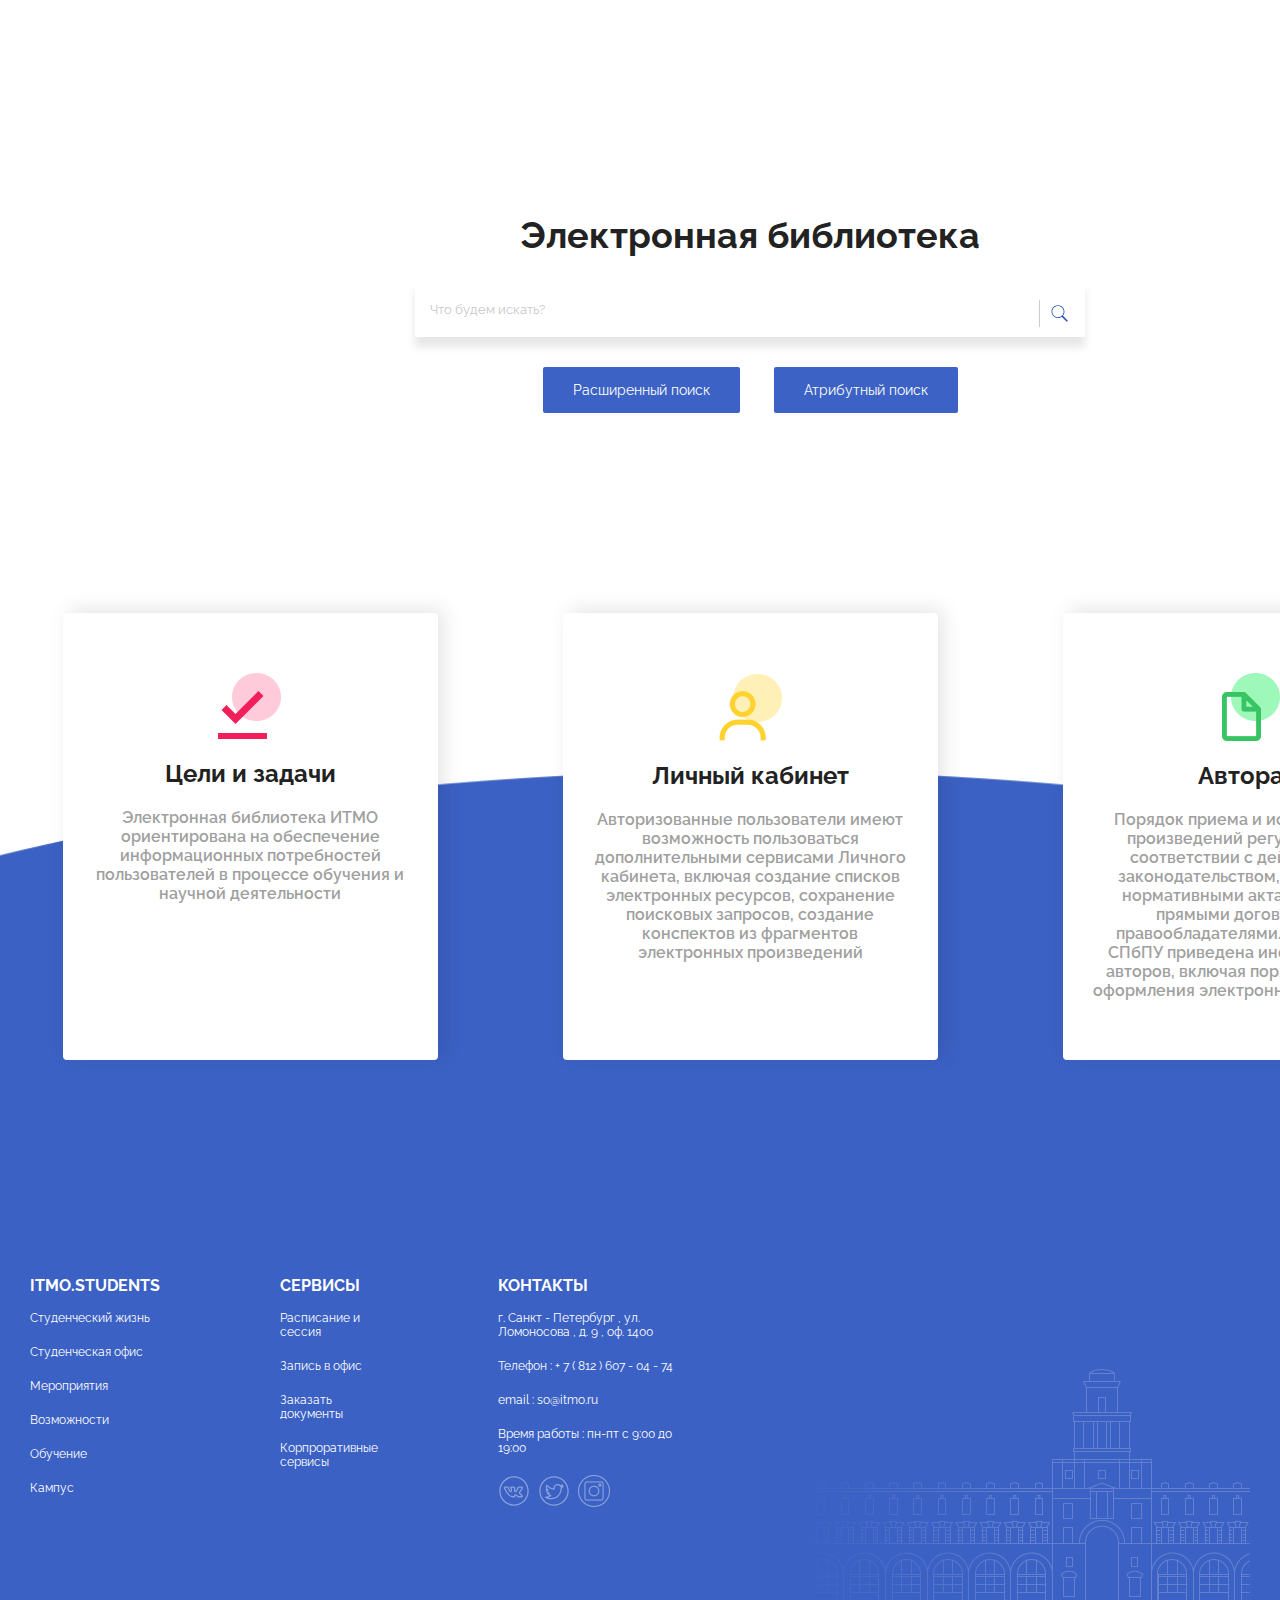
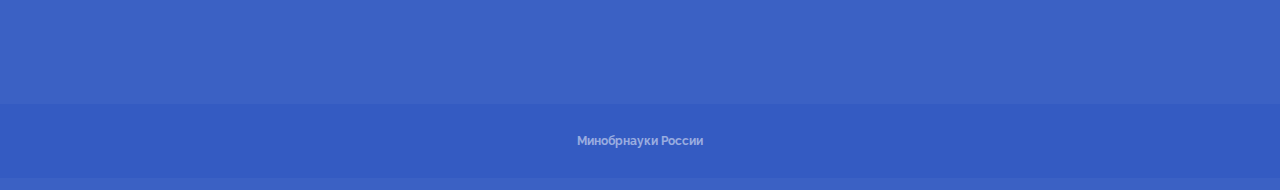
==== index.html @ 79553972 "Initial commit" ====
<!DOCTYPE html>
<html lang="ru">

<head>
    <link rel="stylesheet" href="style.css">
    <meta charset="utf-8">
    <title>Электронная библиотека ИТМО</title>
</head>

<body>
    <div class="container">
        <header class="header-main">
            <nav class="header-main__nav">
                <ul class="header-main__nav-links">
                    <li class="header-main__nav-link-item">
                        <select class="header-main__lang" name="lang">
                            <option class="header-main__lang-option">RU</option>
                            <option class="header-main__lang-option">EN</option>
                        </select>
                    </li>
                    <li class="header-main__nav-link-item">
                        <button class="header-main__login-button button">Войти</button>
                    </li>
                </ul>
            </nav>
        </header>
        <main>
            <section class="search-main">
                <h1 class="search-main__title">Электронная библиотека</h1>
                <form class="search-main__form">
                    <input class="search-main__input" type="search" placeholder="Что будем искать?">
                    <button class="search-main__button"><a href="/search.html"><img
                                src="assets/search.svg"></a></button>
                </form>
                <div class="search-main__buttons">
                    <button class="button">Расширенный поиск</button>
                    <button class="button">Атрибутный поиск</button>
                </div>
            </section>
            <section class="about">
                <article class="about__article">
                    <img class="article__img" src="assets/article-1.png">
                    <h2 class="article__title">Цели и задачи</h2>
                    <p class="article__decription">Электронная библиотека ИТМО ориентирована на обеспечение
                        информационных потребностей пользователей в процессе обучения и научной деятельности</p>
                </article>
                <article class="about__article">
                    <img class="article__img" src="assets/article-2.png">
                    <h2 class="article__title">Личный кабинет</h2>
                    <p class="article__decription">Авторизованные пользователи имеют возможность пользоваться
                        дополнительными сервисами Личного кабинета, включая создание списков электронных ресурсов,
                        сохранение поисковых запросов, создание конспектов из фрагментов электронных произведений</p>
                </article>
                <article class="about__article">
                    <img class="article__img" src="assets/article-3.png">
                    <h2 class="article__title">Авторам</h2>
                    <p class="article__decription">Порядок приема и использования произведений регулируются в
                        соответствии с действующим законодательством, локальными нормативными актами СПбПУ и прямыми
                        договорами с правообладателями. На сайте ФБ СПбПУ приведена информация для авторов, включая
                        порядок приема и оформления электронных документов.</p>
                </article>
            </section>
        </main>
    </div>
    <footer class="footer">
        <div class="footer__wrapper">
            <div class="footer__column">
                <h3>ITMO.STUDENTS</h3>
                <ul class="footer__links">
                    <li class="footer__link-item"><a href="#">Студенческий жизнь</a></li>
                    <li class="footer__link-item"><a href="#">Студенческая офис</a></li>
                    <li class="footer__link-item"><a href="#">Мероприятия</a></li>
                    <li class="footer__link-item"><a href="#">Возможности</a></li>
                    <li class="footer__link-item"><a href="#">Обучение</a></li>
                    <li class="footer__link-item"><a href="#">Кампус</a></li>
                </ul>
            </div>
            <div class="footer__column">
                <h3>СЕРВИСЫ</h3>
                <ul class="footer__links">
                    <li class="footer__link-item"><a href="#">Расписание и сессия</a></li>
                    <li class="footer__link-item"><a href="#">Запись в офис</a></li>
                    <li class="footer__link-item"><a href="#">Заказать документы</a></li>
                    <li class="footer__link-item"><a href="#">Корпроративные сервисы</a></li>
                </ul>
            </div>
            <div class="footer__column">
                <h3>КОНТАКТЫ</h3>
                <ul class="footer__links">
                    <li class="footer__link-item">г. Санкт - Петербург , ул. Ломоносова , д. 9 , оф. 1400</li>
                    <li class="footer__link-item">Телефон : + 7 ( 812 ) 607 - 04 - 74</li>
                    <li class="footer__link-item">email : so@itmo.ru </li>
                    <li class="footer__link-item">Время работы : пн-пт с 9:00 до 19:00</li>
                    <li class="footer__link-item">
                        <div class="footer__social">
                            <a class="footer__social-item"><img src="assets/vk.svg" alt="VK"></a>
                            <a class="footer__social-item"><img src="assets/twitter.svg" alt="Twitter"></a>
                            <a class="footer__social-item"><img src="assets/instagram.png" alt="Instagram"></a>
                        </div>
                    </li>
                </ul>
            </div>
            <div class="footer__column">
                <img src="assets/building.png">
            </div>
        </div>
    </footer>
    <div class="footer__banner">
        <span class="footer__banner-text">Минобрнауки России</span>
    </div>
    <div id="oval"></div>
</body>

</html>
---- style.css ----
/*--------------------------------index.html---------------------------------------*/

@import url('https://fonts.googleapis.com/css2?family=Raleway:ital,wght@0,100..900;1,100..900&display=swap');

* {
    font-family: "Raleway", serif;
    color: #222222;
}

body {
    margin: 0;
}

.container {
    width: 1500px;
    margin: auto
}

ul {
    list-style: none;
}

#oval {
    position: absolute;
    background: url('assets/ellipse.png');
    background-size: cover;
    width: 100%;
    height: 1020px;
    background-repeat: no-repeat;
    z-index: -1;
    top: 770px;
}

.button {
    color: #FFFFFF;
    font-size: 14px;
    font-weight: 400;
    padding: 15px 30px;
    background-color: rgba(25, 70, 186, 0.85);
    border: none;
    border-radius: 2px;

}

.button:hover,
.header__lang,
.search__button {
    cursor: pointer;
}

.header-main {
    height: 100px;
    margin-top: 40px;
}

.header-main__nav,
.header-main__nav-links {
    display: flex;
    flex-direction: row;
    justify-content: right;
}

.header-main__nav-links {
    align-items: center;
}

.header-main__nav-link-item:first-child {
    margin-right: 30px;
}

.header-main__lang {
    color: #9F9F9F;
    font-size: 14px;
    border: none;
}

.search-main {
    display: flex;
    flex-direction: column;
    align-items: center;
    margin-top: 50px;
}

.search-main__title {
    font-size: 36px;
}

.search-main__form {
    margin: 0 0 30px 0;
    position: relative;
}

.search-main__input {
    width: 670px;
    height: 57px;
    border: none;
    box-shadow: 0px 10px 9px 0px rgba(0, 0, 0, 0.10);
    padding: 0 15px;
    border-radius: 2px;
}

.search-main__input::placeholder {
    color: #C8C8C8;
}

.search-main__button {
    border: none;
    background-color: none;
    background-color: unset;
    position: absolute;
    right: 10px;
    top: 20px;
    border-left: 1px solid rgba(204, 204, 204, 1);
    padding-left: 10px;
}

.search-main__button>a>img {
    height: 19px;
    margin-top: 3px;
}

.search-main__buttons>button:first-child {
    margin-right: 30px;
}

.about {
    display: flex;
    flex-direction: row;
    justify-content: space-around;
    margin-top: 200px;
}

.about__article {
    width: 315px;
    box-shadow: 6px -4px 20px 0px rgba(0, 0, 0, 0.10);
    border-radius: 4px;
    padding: 60px 30px;
    display: flex;
    flex-direction: column;
    align-items: center;
    background-color: #FFFFFF;
}

.article__decription {
    font-weight: 600;
    text-align: center;
    color: rgba(159, 159, 159, 1);
    margin: 0;
}

main {
    margin-bottom: 100px;
}

footer {
    display: flex;
    flex-direction: column;
    justify-content: space-between;
    background-color: #3b61c4;
    padding: 100px 30px;
}

.footer__wrapper {
    display: flex;
    flex-direction: row;
    justify-content: space-between;
}

.footer__column {
    margin-right: 120px;
}

.footer__column>h3 {
    color: #FFFFFF;
    font-size: 16px;
}

.footer__column:last-child {
    padding: 90px 0 0 0;
    margin: 0;
}

.footer__links {
    padding: 0;
}

.footer__link-item,
.footer__link-item>a {
    color: #FFFFFF;
    text-decoration: none;
    font-size: 12px;
}

.footer__link-item {
    margin-bottom: 20px;
}

.footer__social-item>img {
    height: 32px;
    opacity: 0.4;
    margin-right: 5px;
}

.footer__banner {
    background-color: #345bc2;
    height: 74px;
    display: flex;
    flex-direction: row;
    align-items: center;
    justify-content: center;
}

.footer__banner-text {
    color: rgba(255, 255, 255, 0.5);
    font-size: 12px;
    font-weight: 700;
}

/*--------------------------------search.html---------------------------------------*/

.header {
    box-shadow: 0px 5px 10px 0px rgba(0, 0, 0, 0.10);
}

.header__nav,
.header__nav-links,
.header__profile,
.search__main,
.search__result-item,
.search__header,
.search__filter-header,
.search__filter-year-form,
.search__filter-year-title,
.search__filter-authors-title,
.search__filter-imprint-title {
    display: flex;
    flex-direction: row;
    align-items: center;
}

.search__main {
    align-items: flex-start;
}

.header__nav {
    justify-content: space-between;
    height: 50px;
}

.header__logo {
    height: 40px;
    margin-right: 40px;
}

.header__nav-links {
    justify-content: flex-start;
}

.search__form {
    position: relative;
    margin-right: 100px;
}

.search__input {
    width: 320px;
    height: 40px;
    border: 1px solid #D9D9D9;
    padding: 0 15px;
    border-radius: 2px;
}

.search__input::placeholder {
    color: #D9D9D9;
    font-weight: 700;
}

.search__button {
    border: none;
    background-color: unset;
    position: absolute;
    right: 7px;
    top: 7px;
    border-left: 1px solid #D9D9D9;
    padding-left: 10px;
}

.search__button>a>img {
    height: 19px;
    margin-top: 3px;
}

.header__lang {
    border: none;
    color: #494949;
    font-size: 14px;
    font-weight: 600;
}

.header__profile {
    margin-right: 100px;
}

.header__profile-img {
    height: 34px;
    border-radius: 34px;
    margin-right: 10px;
}

.header__profile-name {
    color: #494949;
    font-size: 14px;
    font-weight: 600;
    margin-right: 10px;
}

.header__profile-arrow {
    width: 15px;
}

.search__results {
    margin-top: 60px;
    width: 930px;
    box-shadow: 0px 9px 18px 0px rgba(0, 0, 0, 0.10);
    display: flex;
    flex-direction: column;
    padding: 60px 60px 60px 100px;
}

.search__header {
    justify-content: space-between;
    align-items: flex-end;
    margin-bottom: 30px;
}

.search__header-text {
    display: flex;
    flex-direction: column;
}

.search__header-number {
    color: #F21F5B;
    font-size: 14px;
}

.search__header-number>span {
    font-size: 14px;
    color: #F21F5B;
    font-weight: 700;
}

.search__header-title {
    font-size: 25px;
    font-weight: 700;
    margin-top: 10px;
}

.search__header-buttons>a>img {
    height: 20px;
    padding: 0 10px;
}

.search__header-buttons>a:last-child>img {
    border-left: 1px solid #C4C4C4;
    padding-right: 0;
}


.search__result-item {
    border-top: 1px solid #C4C4C4;
    border-bottom: 1px solid #C4C4C4;
    padding: 20px 0;
    justify-content: space-between;
    margin-top: -1px;
}

.search__result-img {
    height: 135px;
}

.search__result-description {
    display: flex;
    flex-direction: column;
    align-items: flex-start;
    width: 700px;
}

.search__result-title {
    font-size: 18px;
    font-weight: 700;
    margin-bottom: 10px;
}

.search__result-description-item {
    margin-bottom: 6px;
}

.search__result-description-item>span {
    font-weight: 700;
}

.search__result-arrow {
    width: 27px;
}

.search__button-more {
    border: none;
    border-radius: 4px;
    box-shadow: 0px 9px 18px 0px rgba(0, 0, 0, 0.10);
    margin-top: 50px;
    background-color: #FAF9F9;
    font-weight: 700;
    height: 42px;
}

.search__pagination {
    height: 42px;
    width: 100%;
    display: flex;
    flex-direction: row;
    align-items: center;
    justify-content: space-around;
    box-shadow: 0px 9px 18px 0px rgba(0, 0, 0, 0.10);
    margin-top: 20px;
    background-color: #FAF9F9;
}

.search__pagination-item-arrow>img {
    height: 10px;
    width: 10px;
}

.search__pagination-item-num {
    font-weight: 700;
    font-size: 12px;
}

.search__filters {
    margin-top: 60px;
    width: 230px;
    box-shadow: 0px 9px 18px 0px rgba(0, 0, 0, 0.10);
    display: flex;
    flex-direction: column;
    padding: 20px;
    margin-left: 30px;
}

.search__filter-header,
.search__filter-year-form,
.search__filter-year-title {
    justify-content: space-between;
}

.search__filter-header>span {
    font-weight: 700;
}

.search__filter-header>img {
    width: 18px;
}

.search__filter-year,
.search__filter-authors,
.search__filter-imprint {
    margin-top: 30px;
}

.search__filter-year-form>span {
    color: #C4C4C4;
}

.search__filter-year-title {
    align-items: flex-start;
}

.search__filter-year-title>span,
.search__filter-authors-title>span,
.search__filter-imprint-title>span {
    font-size: 14px;
    font-weight: 700;
    color: #F21F5B;
    margin-bottom: 10px;
}

.search__filter-authors-title>span,
.search__filter-imprint-title>span {
    color: #222222;
}

.search__filter-year-title>img,
.search__filter-authors-title>img,
.search__filter-imprint-title>img {
    height: 20px;
}

.search__filter-year-from>input,
.search__filter-year-to>input {
    width: 95px;
    height: 36px;
    border: 1px solid #C4C4C4;
    font-size: 14px;
    padding: 7px;
}

.search__filter-year-form>input::placeholder {
    color: #C4C4C4;
}

-from,
.search__filter-year-to {
    position: relative;
}

.search__filter-year-clean {
    position: absolute;
    z-index: 1;
    right: 7px;
    top: 10px;
}

.search__filter-year-clean>img {
    height: 16px;
}

.search__filter-authors-title,
.search__filter-imprint-title {
    justify-content: space-between;
    align-items: flex-start;
}

.search__filter-author-item,
.search__filter-imprint-item {
    margin-bottom: 10px;
    font-size: 14px;
}

.search__filter-author-item:last-of-type,
.search__filter-imprint-more:last-of-type {
    display: flex;
    flex-direction: row;
    justify-content: end;
}

.search__filter-authors-more,
.search__filter-imprint-more {
    text-decoration: underline;
    color: #345bc2;
    font-size: 12px;
}

.search__filter-imprint-item {
    display: flex;
    align-items: center;
}

.search__filter-imprint-item>input[type="checkbox"]:checked {
    border: 2px solid #F21F5B;
}

.search__filter-imprint-item>input[type="checkbox"] {
    border: 1px solid #C4C4C4;
    accent-color: white;
    appearance: none;
    height: 15px;
    width: 15px;
    position: relative;
}

.search__filter-imprint-item>input[type="checkbox"]:checked::after {
    content: "";
    background-image: url('assets/check.svg');
    background-repeat: no-repeat;
    position: absolute;
    top: -5px;
    left: 0px;
    width: 16px;
    height: 16px;
    color: #F21F5B;
}
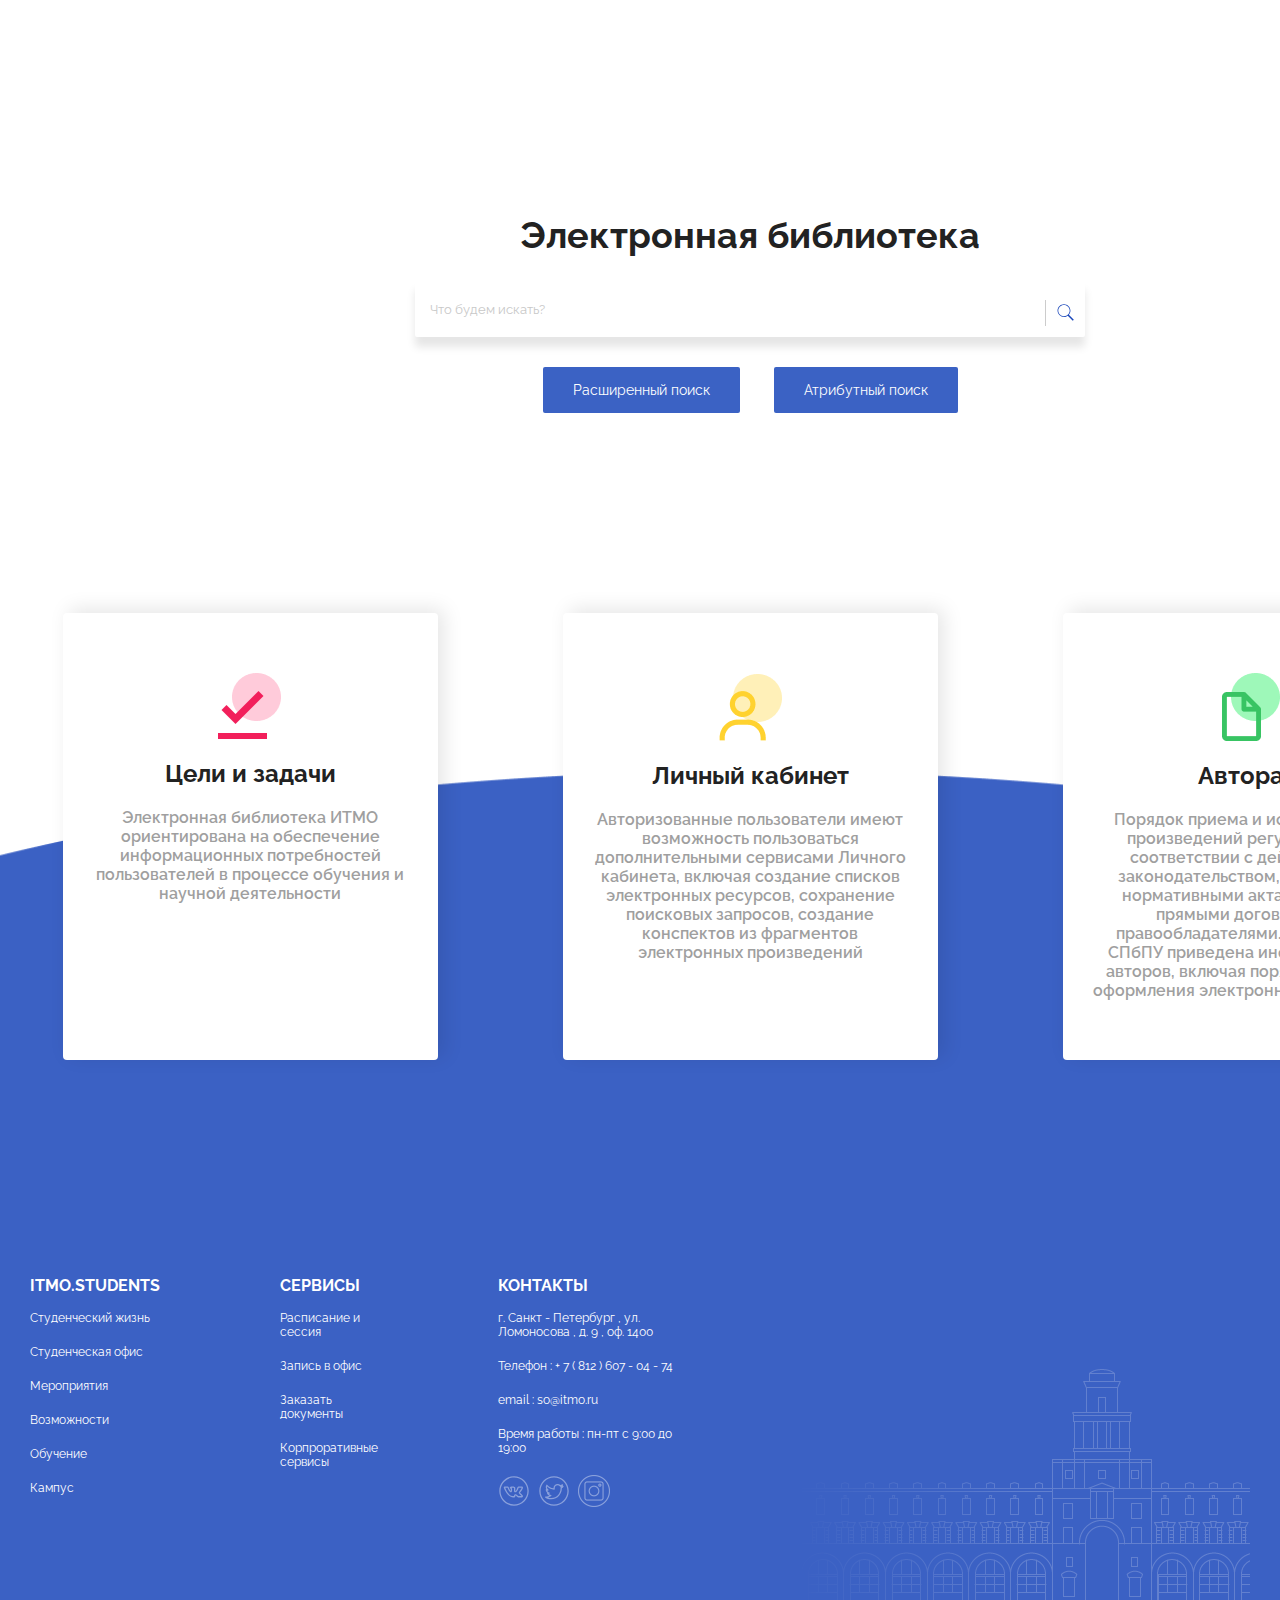
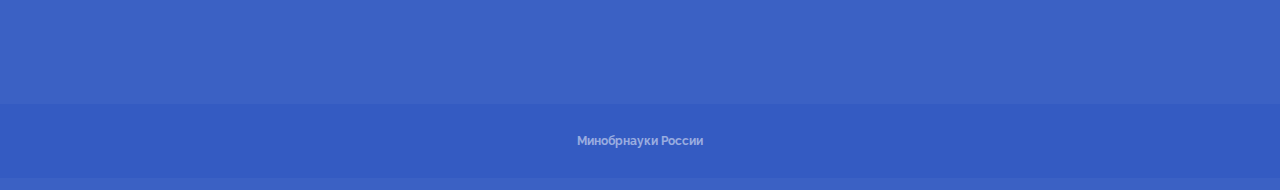
==== commit 866ac9bf: "fix search button" ====
--- a/index.html
+++ b/index.html
@@ -29,8 +29,9 @@
                 <h1 class="search-main__title">Электронная библиотека</h1>
                 <form class="search-main__form">
                     <input class="search-main__input" type="search" placeholder="Что будем искать?">
-                    <button class="search-main__button"><a href="/search.html"><img
-                                src="assets/search.svg"></a></button>
+                    <a class="search-main__button" href="search.html">
+                        <img src="assets/search.svg" alt="Search">
+                    </a>
                 </form>
                 <div class="search-main__buttons">
                     <button class="button">Расширенный поиск</button>
--- a/style.css
+++ b/style.css
@@ -114,7 +114,7 @@
     padding-left: 10px;
 }
 
-.search-main__button>a>img {
+.search-main__button>img {
     height: 19px;
     margin-top: 3px;
 }
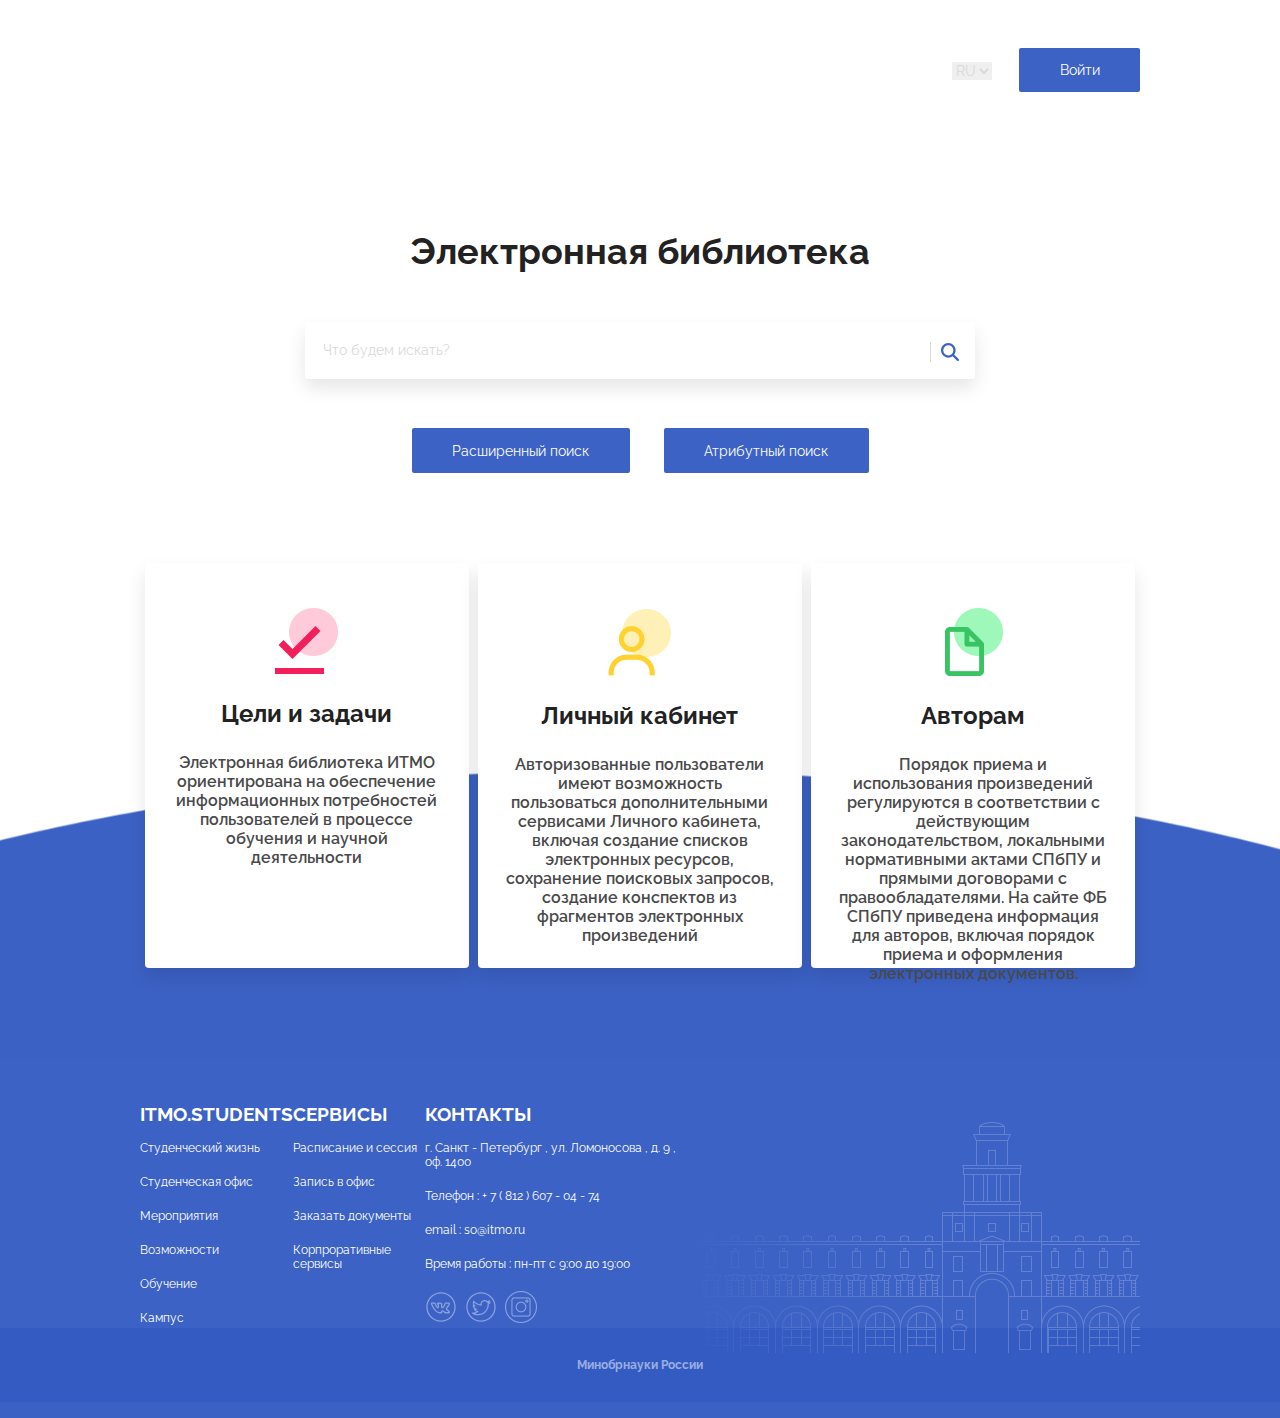
==== commit 7a7cfd18: "- refactor css to scss - added fontawesome - added responsiveness" ====
--- a/index.html
+++ b/index.html
@@ -2,108 +2,114 @@
 <html lang="ru">
 
 <head>
-    <link rel="stylesheet" href="style.css">
-    <meta charset="utf-8">
+    <meta charset="UTF-8">
+    <meta name="viewport"
+          content="width=device-width, user-scalable=no, initial-scale=1.0, maximum-scale=1.0, minimum-scale=1.0">
+    <meta http-equiv="X-UA-Compatible" content="ie=edge">
+    <link rel="stylesheet" href="style/style.css">
+    <script src="assets/fontawesome/js/all.js" defer></script>
     <title>Электронная библиотека ИТМО</title>
 </head>
 
 <body>
-    <div class="container">
-        <header class="header-main">
-            <nav class="header-main__nav">
-                <ul class="header-main__nav-links">
-                    <li class="header-main__nav-link-item">
-                        <select class="header-main__lang" name="lang">
-                            <option class="header-main__lang-option">RU</option>
-                            <option class="header-main__lang-option">EN</option>
-                        </select>
-                    </li>
-                    <li class="header-main__nav-link-item">
-                        <button class="header-main__login-button button">Войти</button>
-                    </li>
-                </ul>
-            </nav>
-        </header>
-        <main>
-            <section class="search-main">
-                <h1 class="search-main__title">Электронная библиотека</h1>
-                <form class="search-main__form">
-                    <input class="search-main__input" type="search" placeholder="Что будем искать?">
-                    <a class="search-main__button" href="search.html">
-                        <img src="assets/search.svg" alt="Search">
-                    </a>
-                </form>
-                <div class="search-main__buttons">
-                    <button class="button">Расширенный поиск</button>
-                    <button class="button">Атрибутный поиск</button>
-                </div>
-            </section>
-            <section class="about">
-                <article class="about__article">
-                    <img class="article__img" src="assets/article-1.png">
-                    <h2 class="article__title">Цели и задачи</h2>
-                    <p class="article__decription">Электронная библиотека ИТМО ориентирована на обеспечение
-                        информационных потребностей пользователей в процессе обучения и научной деятельности</p>
-                </article>
-                <article class="about__article">
-                    <img class="article__img" src="assets/article-2.png">
-                    <h2 class="article__title">Личный кабинет</h2>
-                    <p class="article__decription">Авторизованные пользователи имеют возможность пользоваться
-                        дополнительными сервисами Личного кабинета, включая создание списков электронных ресурсов,
-                        сохранение поисковых запросов, создание конспектов из фрагментов электронных произведений</p>
-                </article>
-                <article class="about__article">
-                    <img class="article__img" src="assets/article-3.png">
-                    <h2 class="article__title">Авторам</h2>
-                    <p class="article__decription">Порядок приема и использования произведений регулируются в
-                        соответствии с действующим законодательством, локальными нормативными актами СПбПУ и прямыми
-                        договорами с правообладателями. На сайте ФБ СПбПУ приведена информация для авторов, включая
-                        порядок приема и оформления электронных документов.</p>
-                </article>
-            </section>
-        </main>
-    </div>
+    <header class="header-main">
+        <nav class="header-main__nav">
+            <ul class="header-main__nav-links">
+                <li class="header-main__nav-link-item">
+                    <select class="header-main__lang" name="lang" tabindex="1">
+                        <option class="header-main__lang-option">RU</option>
+                        <option class="header-main__lang-option">EN</option>
+                    </select>
+                </li>
+                <li class="header-main__nav-link-item">
+                    <button class="header-main__login-button button" tabindex="2">Войти</button>
+                </li>
+            </ul>
+        </nav>
+    </header>
+    <div class="spacer"></div>
+    <main>
+        <section class="search-main">
+            <h1 class="search-main__title">Электронная библиотека</h1>
+            <form class="search-main__form">
+                <input class="search-main__input" name="search-line" type="search" placeholder="Что будем искать?"  tabindex="3">
+                <button class="search-main__button" href="search.html" type="submit" tabindex="4">
+                    <span class="fa-solid fa-magnifying-glass"></span>
+                </button>
+            </form>
+            <div class="search-main__buttons">
+                <button class="button" tabindex="5">Расширенный поиск</button>
+                <button class="button" tabindex="6">Атрибутный поиск</button>
+            </div>
+        </section>
+        <div class="spacer"></div>
+        <section class="about">
+            <article class="about__article">
+                <img class="article__img" src="assets/article-1.png">
+                <h2 class="article__title">Цели и задачи</h2>
+                <p class="article__decription">Электронная библиотека ИТМО ориентирована на обеспечение
+                    информационных потребностей пользователей в процессе обучения и научной деятельности</p>
+            </article>
+            <article class="about__article">
+                <img class="article__img" src="assets/article-2.png">
+                <h2 class="article__title">Личный кабинет</h2>
+                <p class="article__decription">Авторизованные пользователи имеют возможность пользоваться
+                    дополнительными сервисами Личного кабинета, включая создание списков электронных ресурсов,
+                    сохранение поисковых запросов, создание конспектов из фрагментов электронных произведений</p>
+            </article>
+            <article class="about__article">
+                <img class="article__img" src="assets/article-3.png">
+                <h2 class="article__title">Авторам</h2>
+                <p class="article__decription">Порядок приема и использования произведений регулируются в
+                    соответствии с действующим законодательством, локальными нормативными актами СПбПУ и прямыми
+                    договорами с правообладателями. На сайте ФБ СПбПУ приведена информация для авторов, включая
+                    порядок приема и оформления электронных документов.</p>
+            </article>
+        </section>
+    </main>
+    <div class="spacer"></div>
     <footer class="footer">
         <div class="footer__wrapper">
-            <div class="footer__column">
-                <h3>ITMO.STUDENTS</h3>
-                <ul class="footer__links">
-                    <li class="footer__link-item"><a href="#">Студенческий жизнь</a></li>
-                    <li class="footer__link-item"><a href="#">Студенческая офис</a></li>
-                    <li class="footer__link-item"><a href="#">Мероприятия</a></li>
-                    <li class="footer__link-item"><a href="#">Возможности</a></li>
-                    <li class="footer__link-item"><a href="#">Обучение</a></li>
-                    <li class="footer__link-item"><a href="#">Кампус</a></li>
-                </ul>
-            </div>
-            <div class="footer__column">
-                <h3>СЕРВИСЫ</h3>
-                <ul class="footer__links">
-                    <li class="footer__link-item"><a href="#">Расписание и сессия</a></li>
-                    <li class="footer__link-item"><a href="#">Запись в офис</a></li>
-                    <li class="footer__link-item"><a href="#">Заказать документы</a></li>
-                    <li class="footer__link-item"><a href="#">Корпроративные сервисы</a></li>
-                </ul>
-            </div>
-            <div class="footer__column">
-                <h3>КОНТАКТЫ</h3>
-                <ul class="footer__links">
-                    <li class="footer__link-item">г. Санкт - Петербург , ул. Ломоносова , д. 9 , оф. 1400</li>
-                    <li class="footer__link-item">Телефон : + 7 ( 812 ) 607 - 04 - 74</li>
-                    <li class="footer__link-item">email : so@itmo.ru </li>
-                    <li class="footer__link-item">Время работы : пн-пт с 9:00 до 19:00</li>
-                    <li class="footer__link-item">
-                        <div class="footer__social">
-                            <a class="footer__social-item"><img src="assets/vk.svg" alt="VK"></a>
-                            <a class="footer__social-item"><img src="assets/twitter.svg" alt="Twitter"></a>
-                            <a class="footer__social-item"><img src="assets/instagram.png" alt="Instagram"></a>
-                        </div>
-                    </li>
-                </ul>
-            </div>
-            <div class="footer__column">
-                <img src="assets/building.png">
-            </div>
+
+        <section class="footer__column">
+            <h3 class="footer__column-title">ITMO.STUDENTS</h3>
+            <ul class="footer__links">
+                <li class="footer__link-item"><a href="#">Студенческий жизнь</a></li>
+                <li class="footer__link-item"><a href="#">Студенческая офис</a></li>
+                <li class="footer__link-item"><a href="#">Мероприятия</a></li>
+                <li class="footer__link-item"><a href="#">Возможности</a></li>
+                <li class="footer__link-item"><a href="#">Обучение</a></li>
+                <li class="footer__link-item"><a href="#">Кампус</a></li>
+            </ul>
+        </section>
+        <section class="footer__column">
+            <h3 class="footer__column-title">СЕРВИСЫ</h3>
+            <ul class="footer__links">
+                <li class="footer__link-item"><a href="#">Расписание и сессия</a></li>
+                <li class="footer__link-item"><a href="#">Запись в офис</a></li>
+                <li class="footer__link-item"><a href="#">Заказать документы</a></li>
+                <li class="footer__link-item"><a href="#">Корпроративные сервисы</a></li>
+            </ul>
+        </section>
+        <section class="footer__column">
+            <h3 class="footer__column-title">КОНТАКТЫ</h3>
+            <ul class="footer__links">
+                <li class="footer__link-item">г. Санкт - Петербург , ул. Ломоносова , д. 9 , оф. 1400</li>
+                <li class="footer__link-item">Телефон : + 7 ( 812 ) 607 - 04 - 74</li>
+                <li class="footer__link-item">email : so@itmo.ru </li>
+                <li class="footer__link-item">Время работы : пн-пт с 9:00 до 19:00</li>
+                <li class="footer__link-item">
+                    <div class="footer__social">
+                        <a class="footer__social-item"><img src="assets/vk.svg" alt="VK"></a>
+                        <a class="footer__social-item"><img src="assets/twitter.svg" alt="Twitter"></a>
+                        <a class="footer__social-item"><img src="assets/instagram.png" alt="Instagram"></a>
+                    </div>
+                </li>
+            </ul>
+        </section>
+        <section class="footer__column">
+            <img src="assets/building.png">
+        </section>
         </div>
     </footer>
     <div class="footer__banner">
--- a/style/style.css
+++ b/style/style.css
@@ -0,0 +1,9111 @@
+@import url("https://fonts.googleapis.com/css2?family=Raleway:ital,wght@0,100..900;1,100..900&display=swap");
+/*!
+ * Font Awesome Free 6.7.2 by @fontawesome - https://fontawesome.com
+ * License - https://fontawesome.com/license/free (Icons: CC BY 4.0, Fonts: SIL OFL 1.1, Code: MIT License)
+ * Copyright 2024 Fonticons, Inc.
+ */
+.fa {
+  font-family: var(--fa-style-family, "Font Awesome 6 Free");
+  font-weight: var(--fa-style, 900);
+}
+
+.fas,
+.far,
+.fab,
+.fa-solid,
+.fa-regular,
+.fa-brands,
+.fa {
+  -moz-osx-font-smoothing: grayscale;
+  -webkit-font-smoothing: antialiased;
+  display: var(--fa-display, inline-block);
+  font-style: normal;
+  font-variant: normal;
+  line-height: 1;
+  text-rendering: auto;
+}
+
+.fas::before,
+.far::before,
+.fab::before,
+.fa-solid::before,
+.fa-regular::before,
+.fa-brands::before,
+.fa::before {
+  content: var(--fa);
+}
+
+.fa-classic,
+.fas,
+.fa-solid,
+.far,
+.fa-regular {
+  font-family: "Font Awesome 6 Free";
+}
+
+.fa-brands,
+.fab {
+  font-family: "Font Awesome 6 Brands";
+}
+
+.fa-1x {
+  font-size: 1em;
+}
+
+.fa-2x {
+  font-size: 2em;
+}
+
+.fa-3x {
+  font-size: 3em;
+}
+
+.fa-4x {
+  font-size: 4em;
+}
+
+.fa-5x {
+  font-size: 5em;
+}
+
+.fa-6x {
+  font-size: 6em;
+}
+
+.fa-7x {
+  font-size: 7em;
+}
+
+.fa-8x {
+  font-size: 8em;
+}
+
+.fa-9x {
+  font-size: 9em;
+}
+
+.fa-10x {
+  font-size: 10em;
+}
+
+.fa-2xs {
+  font-size: 0.625em;
+  line-height: 0.1em;
+  vertical-align: 0.225em;
+}
+
+.fa-xs {
+  font-size: 0.75em;
+  line-height: 0.0833333337em;
+  vertical-align: 0.125em;
+}
+
+.fa-sm {
+  font-size: 0.875em;
+  line-height: 0.0714285718em;
+  vertical-align: 0.0535714295em;
+}
+
+.fa-lg {
+  font-size: 1.25em;
+  line-height: 0.05em;
+  vertical-align: -0.075em;
+}
+
+.fa-xl {
+  font-size: 1.5em;
+  line-height: 0.0416666682em;
+  vertical-align: -0.125em;
+}
+
+.fa-2xl {
+  font-size: 2em;
+  line-height: 0.03125em;
+  vertical-align: -0.1875em;
+}
+
+.fa-fw {
+  text-align: center;
+  width: 1.25em;
+}
+
+.fa-ul {
+  list-style-type: none;
+  margin-left: var(--fa-li-margin, 2.5em);
+  padding-left: 0;
+}
+.fa-ul > li {
+  position: relative;
+}
+
+.fa-li {
+  left: calc(-1 * var(--fa-li-width, 2em));
+  position: absolute;
+  text-align: center;
+  width: var(--fa-li-width, 2em);
+  line-height: inherit;
+}
+
+.fa-border {
+  border-color: var(--fa-border-color, #eee);
+  border-radius: var(--fa-border-radius, 0.1em);
+  border-style: var(--fa-border-style, solid);
+  border-width: var(--fa-border-width, 0.08em);
+  padding: var(--fa-border-padding, 0.2em 0.25em 0.15em);
+}
+
+.fa-pull-left {
+  float: left;
+  margin-right: var(--fa-pull-margin, 0.3em);
+}
+
+.fa-pull-right {
+  float: right;
+  margin-left: var(--fa-pull-margin, 0.3em);
+}
+
+.fa-beat {
+  animation-name: fa-beat;
+  animation-delay: var(--fa-animation-delay, 0s);
+  animation-direction: var(--fa-animation-direction, normal);
+  animation-duration: var(--fa-animation-duration, 1s);
+  animation-iteration-count: var(--fa-animation-iteration-count, infinite);
+  animation-timing-function: var(--fa-animation-timing, ease-in-out);
+}
+
+.fa-bounce {
+  animation-name: fa-bounce;
+  animation-delay: var(--fa-animation-delay, 0s);
+  animation-direction: var(--fa-animation-direction, normal);
+  animation-duration: var(--fa-animation-duration, 1s);
+  animation-iteration-count: var(--fa-animation-iteration-count, infinite);
+  animation-timing-function: var(--fa-animation-timing, cubic-bezier(0.28, 0.84, 0.42, 1));
+}
+
+.fa-fade {
+  animation-name: fa-fade;
+  animation-delay: var(--fa-animation-delay, 0s);
+  animation-direction: var(--fa-animation-direction, normal);
+  animation-duration: var(--fa-animation-duration, 1s);
+  animation-iteration-count: var(--fa-animation-iteration-count, infinite);
+  animation-timing-function: var(--fa-animation-timing, cubic-bezier(0.4, 0, 0.6, 1));
+}
+
+.fa-beat-fade {
+  animation-name: fa-beat-fade;
+  animation-delay: var(--fa-animation-delay, 0s);
+  animation-direction: var(--fa-animation-direction, normal);
+  animation-duration: var(--fa-animation-duration, 1s);
+  animation-iteration-count: var(--fa-animation-iteration-count, infinite);
+  animation-timing-function: var(--fa-animation-timing, cubic-bezier(0.4, 0, 0.6, 1));
+}
+
+.fa-flip {
+  animation-name: fa-flip;
+  animation-delay: var(--fa-animation-delay, 0s);
+  animation-direction: var(--fa-animation-direction, normal);
+  animation-duration: var(--fa-animation-duration, 1s);
+  animation-iteration-count: var(--fa-animation-iteration-count, infinite);
+  animation-timing-function: var(--fa-animation-timing, ease-in-out);
+}
+
+.fa-shake {
+  animation-name: fa-shake;
+  animation-delay: var(--fa-animation-delay, 0s);
+  animation-direction: var(--fa-animation-direction, normal);
+  animation-duration: var(--fa-animation-duration, 1s);
+  animation-iteration-count: var(--fa-animation-iteration-count, infinite);
+  animation-timing-function: var(--fa-animation-timing, linear);
+}
+
+.fa-spin {
+  animation-name: fa-spin;
+  animation-delay: var(--fa-animation-delay, 0s);
+  animation-direction: var(--fa-animation-direction, normal);
+  animation-duration: var(--fa-animation-duration, 2s);
+  animation-iteration-count: var(--fa-animation-iteration-count, infinite);
+  animation-timing-function: var(--fa-animation-timing, linear);
+}
+
+.fa-spin-reverse {
+  --fa-animation-direction: reverse;
+}
+
+.fa-pulse,
+.fa-spin-pulse {
+  animation-name: fa-spin;
+  animation-direction: var(--fa-animation-direction, normal);
+  animation-duration: var(--fa-animation-duration, 1s);
+  animation-iteration-count: var(--fa-animation-iteration-count, infinite);
+  animation-timing-function: var(--fa-animation-timing, steps(8));
+}
+
+@media (prefers-reduced-motion: reduce) {
+  .fa-beat,
+  .fa-bounce,
+  .fa-fade,
+  .fa-beat-fade,
+  .fa-flip,
+  .fa-pulse,
+  .fa-shake,
+  .fa-spin,
+  .fa-spin-pulse {
+    animation-delay: -1ms;
+    animation-duration: 1ms;
+    animation-iteration-count: 1;
+    transition-delay: 0s;
+    transition-duration: 0s;
+  }
+}
+@keyframes fa-beat {
+  0%, 90% {
+    transform: scale(1);
+  }
+  45% {
+    transform: scale(var(--fa-beat-scale, 1.25));
+  }
+}
+@keyframes fa-bounce {
+  0% {
+    transform: scale(1, 1) translateY(0);
+  }
+  10% {
+    transform: scale(var(--fa-bounce-start-scale-x, 1.1), var(--fa-bounce-start-scale-y, 0.9)) translateY(0);
+  }
+  30% {
+    transform: scale(var(--fa-bounce-jump-scale-x, 0.9), var(--fa-bounce-jump-scale-y, 1.1)) translateY(var(--fa-bounce-height, -0.5em));
+  }
+  50% {
+    transform: scale(var(--fa-bounce-land-scale-x, 1.05), var(--fa-bounce-land-scale-y, 0.95)) translateY(0);
+  }
+  57% {
+    transform: scale(1, 1) translateY(var(--fa-bounce-rebound, -0.125em));
+  }
+  64% {
+    transform: scale(1, 1) translateY(0);
+  }
+  100% {
+    transform: scale(1, 1) translateY(0);
+  }
+}
+@keyframes fa-fade {
+  50% {
+    opacity: var(--fa-fade-opacity, 0.4);
+  }
+}
+@keyframes fa-beat-fade {
+  0%, 100% {
+    opacity: var(--fa-beat-fade-opacity, 0.4);
+    transform: scale(1);
+  }
+  50% {
+    opacity: 1;
+    transform: scale(var(--fa-beat-fade-scale, 1.125));
+  }
+}
+@keyframes fa-flip {
+  50% {
+    transform: rotate3d(var(--fa-flip-x, 0), var(--fa-flip-y, 1), var(--fa-flip-z, 0), var(--fa-flip-angle, -180deg));
+  }
+}
+@keyframes fa-shake {
+  0% {
+    transform: rotate(-15deg);
+  }
+  4% {
+    transform: rotate(15deg);
+  }
+  8%, 24% {
+    transform: rotate(-18deg);
+  }
+  12%, 28% {
+    transform: rotate(18deg);
+  }
+  16% {
+    transform: rotate(-22deg);
+  }
+  20% {
+    transform: rotate(22deg);
+  }
+  32% {
+    transform: rotate(-12deg);
+  }
+  36% {
+    transform: rotate(12deg);
+  }
+  40%, 100% {
+    transform: rotate(0deg);
+  }
+}
+@keyframes fa-spin {
+  0% {
+    transform: rotate(0deg);
+  }
+  100% {
+    transform: rotate(360deg);
+  }
+}
+.fa-rotate-90 {
+  transform: rotate(90deg);
+}
+
+.fa-rotate-180 {
+  transform: rotate(180deg);
+}
+
+.fa-rotate-270 {
+  transform: rotate(270deg);
+}
+
+.fa-flip-horizontal {
+  transform: scale(-1, 1);
+}
+
+.fa-flip-vertical {
+  transform: scale(1, -1);
+}
+
+.fa-flip-both,
+.fa-flip-horizontal.fa-flip-vertical {
+  transform: scale(-1, -1);
+}
+
+.fa-rotate-by {
+  transform: rotate(var(--fa-rotate-angle, 0));
+}
+
+.fa-stack {
+  display: inline-block;
+  height: 2em;
+  line-height: 2em;
+  position: relative;
+  vertical-align: middle;
+  width: 2.5em;
+}
+
+.fa-stack-1x,
+.fa-stack-2x {
+  left: 0;
+  position: absolute;
+  text-align: center;
+  width: 100%;
+  z-index: var(--fa-stack-z-index, auto);
+}
+
+.fa-stack-1x {
+  line-height: inherit;
+}
+
+.fa-stack-2x {
+  font-size: 2em;
+}
+
+.fa-inverse {
+  color: var(--fa-inverse, #fff);
+}
+
+/* Font Awesome uses the Unicode Private Use Area (PUA) to ensure screen
+readers do not read off random characters that represent icons */
+.fa-0 {
+  --fa: "\30 ";
+}
+
+.fa-1 {
+  --fa: "\31 ";
+}
+
+.fa-2 {
+  --fa: "\32 ";
+}
+
+.fa-3 {
+  --fa: "\33 ";
+}
+
+.fa-4 {
+  --fa: "\34 ";
+}
+
+.fa-5 {
+  --fa: "\35 ";
+}
+
+.fa-6 {
+  --fa: "\36 ";
+}
+
+.fa-7 {
+  --fa: "\37 ";
+}
+
+.fa-8 {
+  --fa: "\38 ";
+}
+
+.fa-9 {
+  --fa: "\39 ";
+}
+
+.fa-fill-drip {
+  --fa: "\f576";
+}
+
+.fa-arrows-to-circle {
+  --fa: "\e4bd";
+}
+
+.fa-circle-chevron-right {
+  --fa: "\f138";
+}
+
+.fa-chevron-circle-right {
+  --fa: "\f138";
+}
+
+.fa-at {
+  --fa: "\@";
+}
+
+.fa-trash-can {
+  --fa: "\f2ed";
+}
+
+.fa-trash-alt {
+  --fa: "\f2ed";
+}
+
+.fa-text-height {
+  --fa: "\f034";
+}
+
+.fa-user-xmark {
+  --fa: "\f235";
+}
+
+.fa-user-times {
+  --fa: "\f235";
+}
+
+.fa-stethoscope {
+  --fa: "\f0f1";
+}
+
+.fa-message {
+  --fa: "\f27a";
+}
+
+.fa-comment-alt {
+  --fa: "\f27a";
+}
+
+.fa-info {
+  --fa: "\f129";
+}
+
+.fa-down-left-and-up-right-to-center {
+  --fa: "\f422";
+}
+
+.fa-compress-alt {
+  --fa: "\f422";
+}
+
+.fa-explosion {
+  --fa: "\e4e9";
+}
+
+.fa-file-lines {
+  --fa: "\f15c";
+}
+
+.fa-file-alt {
+  --fa: "\f15c";
+}
+
+.fa-file-text {
+  --fa: "\f15c";
+}
+
+.fa-wave-square {
+  --fa: "\f83e";
+}
+
+.fa-ring {
+  --fa: "\f70b";
+}
+
+.fa-building-un {
+  --fa: "\e4d9";
+}
+
+.fa-dice-three {
+  --fa: "\f527";
+}
+
+.fa-calendar-days {
+  --fa: "\f073";
+}
+
+.fa-calendar-alt {
+  --fa: "\f073";
+}
+
+.fa-anchor-circle-check {
+  --fa: "\e4aa";
+}
+
+.fa-building-circle-arrow-right {
+  --fa: "\e4d1";
+}
+
+.fa-volleyball {
+  --fa: "\f45f";
+}
+
+.fa-volleyball-ball {
+  --fa: "\f45f";
+}
+
+.fa-arrows-up-to-line {
+  --fa: "\e4c2";
+}
+
+.fa-sort-down {
+  --fa: "\f0dd";
+}
+
+.fa-sort-desc {
+  --fa: "\f0dd";
+}
+
+.fa-circle-minus {
+  --fa: "\f056";
+}
+
+.fa-minus-circle {
+  --fa: "\f056";
+}
+
+.fa-door-open {
+  --fa: "\f52b";
+}
+
+.fa-right-from-bracket {
+  --fa: "\f2f5";
+}
+
+.fa-sign-out-alt {
+  --fa: "\f2f5";
+}
+
+.fa-atom {
+  --fa: "\f5d2";
+}
+
+.fa-soap {
+  --fa: "\e06e";
+}
+
+.fa-icons {
+  --fa: "\f86d";
+}
+
+.fa-heart-music-camera-bolt {
+  --fa: "\f86d";
+}
+
+.fa-microphone-lines-slash {
+  --fa: "\f539";
+}
+
+.fa-microphone-alt-slash {
+  --fa: "\f539";
+}
+
+.fa-bridge-circle-check {
+  --fa: "\e4c9";
+}
+
+.fa-pump-medical {
+  --fa: "\e06a";
+}
+
+.fa-fingerprint {
+  --fa: "\f577";
+}
+
+.fa-hand-point-right {
+  --fa: "\f0a4";
+}
+
+.fa-magnifying-glass-location {
+  --fa: "\f689";
+}
+
+.fa-search-location {
+  --fa: "\f689";
+}
+
+.fa-forward-step {
+  --fa: "\f051";
+}
+
+.fa-step-forward {
+  --fa: "\f051";
+}
+
+.fa-face-smile-beam {
+  --fa: "\f5b8";
+}
+
+.fa-smile-beam {
+  --fa: "\f5b8";
+}
+
+.fa-flag-checkered {
+  --fa: "\f11e";
+}
+
+.fa-football {
+  --fa: "\f44e";
+}
+
+.fa-football-ball {
+  --fa: "\f44e";
+}
+
+.fa-school-circle-exclamation {
+  --fa: "\e56c";
+}
+
+.fa-crop {
+  --fa: "\f125";
+}
+
+.fa-angles-down {
+  --fa: "\f103";
+}
+
+.fa-angle-double-down {
+  --fa: "\f103";
+}
+
+.fa-users-rectangle {
+  --fa: "\e594";
+}
+
+.fa-people-roof {
+  --fa: "\e537";
+}
+
+.fa-people-line {
+  --fa: "\e534";
+}
+
+.fa-beer-mug-empty {
+  --fa: "\f0fc";
+}
+
+.fa-beer {
+  --fa: "\f0fc";
+}
+
+.fa-diagram-predecessor {
+  --fa: "\e477";
+}
+
+.fa-arrow-up-long {
+  --fa: "\f176";
+}
+
+.fa-long-arrow-up {
+  --fa: "\f176";
+}
+
+.fa-fire-flame-simple {
+  --fa: "\f46a";
+}
+
+.fa-burn {
+  --fa: "\f46a";
+}
+
+.fa-person {
+  --fa: "\f183";
+}
+
+.fa-male {
+  --fa: "\f183";
+}
+
+.fa-laptop {
+  --fa: "\f109";
+}
+
+.fa-file-csv {
+  --fa: "\f6dd";
+}
+
+.fa-menorah {
+  --fa: "\f676";
+}
+
+.fa-truck-plane {
+  --fa: "\e58f";
+}
+
+.fa-record-vinyl {
+  --fa: "\f8d9";
+}
+
+.fa-face-grin-stars {
+  --fa: "\f587";
+}
+
+.fa-grin-stars {
+  --fa: "\f587";
+}
+
+.fa-bong {
+  --fa: "\f55c";
+}
+
+.fa-spaghetti-monster-flying {
+  --fa: "\f67b";
+}
+
+.fa-pastafarianism {
+  --fa: "\f67b";
+}
+
+.fa-arrow-down-up-across-line {
+  --fa: "\e4af";
+}
+
+.fa-spoon {
+  --fa: "\f2e5";
+}
+
+.fa-utensil-spoon {
+  --fa: "\f2e5";
+}
+
+.fa-jar-wheat {
+  --fa: "\e517";
+}
+
+.fa-envelopes-bulk {
+  --fa: "\f674";
+}
+
+.fa-mail-bulk {
+  --fa: "\f674";
+}
+
+.fa-file-circle-exclamation {
+  --fa: "\e4eb";
+}
+
+.fa-circle-h {
+  --fa: "\f47e";
+}
+
+.fa-hospital-symbol {
+  --fa: "\f47e";
+}
+
+.fa-pager {
+  --fa: "\f815";
+}
+
+.fa-address-book {
+  --fa: "\f2b9";
+}
+
+.fa-contact-book {
+  --fa: "\f2b9";
+}
+
+.fa-strikethrough {
+  --fa: "\f0cc";
+}
+
+.fa-k {
+  --fa: "K";
+}
+
+.fa-landmark-flag {
+  --fa: "\e51c";
+}
+
+.fa-pencil {
+  --fa: "\f303";
+}
+
+.fa-pencil-alt {
+  --fa: "\f303";
+}
+
+.fa-backward {
+  --fa: "\f04a";
+}
+
+.fa-caret-right {
+  --fa: "\f0da";
+}
+
+.fa-comments {
+  --fa: "\f086";
+}
+
+.fa-paste {
+  --fa: "\f0ea";
+}
+
+.fa-file-clipboard {
+  --fa: "\f0ea";
+}
+
+.fa-code-pull-request {
+  --fa: "\e13c";
+}
+
+.fa-clipboard-list {
+  --fa: "\f46d";
+}
+
+.fa-truck-ramp-box {
+  --fa: "\f4de";
+}
+
+.fa-truck-loading {
+  --fa: "\f4de";
+}
+
+.fa-user-check {
+  --fa: "\f4fc";
+}
+
+.fa-vial-virus {
+  --fa: "\e597";
+}
+
+.fa-sheet-plastic {
+  --fa: "\e571";
+}
+
+.fa-blog {
+  --fa: "\f781";
+}
+
+.fa-user-ninja {
+  --fa: "\f504";
+}
+
+.fa-person-arrow-up-from-line {
+  --fa: "\e539";
+}
+
+.fa-scroll-torah {
+  --fa: "\f6a0";
+}
+
+.fa-torah {
+  --fa: "\f6a0";
+}
+
+.fa-broom-ball {
+  --fa: "\f458";
+}
+
+.fa-quidditch {
+  --fa: "\f458";
+}
+
+.fa-quidditch-broom-ball {
+  --fa: "\f458";
+}
+
+.fa-toggle-off {
+  --fa: "\f204";
+}
+
+.fa-box-archive {
+  --fa: "\f187";
+}
+
+.fa-archive {
+  --fa: "\f187";
+}
+
+.fa-person-drowning {
+  --fa: "\e545";
+}
+
+.fa-arrow-down-9-1 {
+  --fa: "\f886";
+}
+
+.fa-sort-numeric-desc {
+  --fa: "\f886";
+}
+
+.fa-sort-numeric-down-alt {
+  --fa: "\f886";
+}
+
+.fa-face-grin-tongue-squint {
+  --fa: "\f58a";
+}
+
+.fa-grin-tongue-squint {
+  --fa: "\f58a";
+}
+
+.fa-spray-can {
+  --fa: "\f5bd";
+}
+
+.fa-truck-monster {
+  --fa: "\f63b";
+}
+
+.fa-w {
+  --fa: "W";
+}
+
+.fa-earth-africa {
+  --fa: "\f57c";
+}
+
+.fa-globe-africa {
+  --fa: "\f57c";
+}
+
+.fa-rainbow {
+  --fa: "\f75b";
+}
+
+.fa-circle-notch {
+  --fa: "\f1ce";
+}
+
+.fa-tablet-screen-button {
+  --fa: "\f3fa";
+}
+
+.fa-tablet-alt {
+  --fa: "\f3fa";
+}
+
+.fa-paw {
+  --fa: "\f1b0";
+}
+
+.fa-cloud {
+  --fa: "\f0c2";
+}
+
+.fa-trowel-bricks {
+  --fa: "\e58a";
+}
+
+.fa-face-flushed {
+  --fa: "\f579";
+}
+
+.fa-flushed {
+  --fa: "\f579";
+}
+
+.fa-hospital-user {
+  --fa: "\f80d";
+}
+
+.fa-tent-arrow-left-right {
+  --fa: "\e57f";
+}
+
+.fa-gavel {
+  --fa: "\f0e3";
+}
+
+.fa-legal {
+  --fa: "\f0e3";
+}
+
+.fa-binoculars {
+  --fa: "\f1e5";
+}
+
+.fa-microphone-slash {
+  --fa: "\f131";
+}
+
+.fa-box-tissue {
+  --fa: "\e05b";
+}
+
+.fa-motorcycle {
+  --fa: "\f21c";
+}
+
+.fa-bell-concierge {
+  --fa: "\f562";
+}
+
+.fa-concierge-bell {
+  --fa: "\f562";
+}
+
+.fa-pen-ruler {
+  --fa: "\f5ae";
+}
+
+.fa-pencil-ruler {
+  --fa: "\f5ae";
+}
+
+.fa-people-arrows {
+  --fa: "\e068";
+}
+
+.fa-people-arrows-left-right {
+  --fa: "\e068";
+}
+
+.fa-mars-and-venus-burst {
+  --fa: "\e523";
+}
+
+.fa-square-caret-right {
+  --fa: "\f152";
+}
+
+.fa-caret-square-right {
+  --fa: "\f152";
+}
+
+.fa-scissors {
+  --fa: "\f0c4";
+}
+
+.fa-cut {
+  --fa: "\f0c4";
+}
+
+.fa-sun-plant-wilt {
+  --fa: "\e57a";
+}
+
+.fa-toilets-portable {
+  --fa: "\e584";
+}
+
+.fa-hockey-puck {
+  --fa: "\f453";
+}
+
+.fa-table {
+  --fa: "\f0ce";
+}
+
+.fa-magnifying-glass-arrow-right {
+  --fa: "\e521";
+}
+
+.fa-tachograph-digital {
+  --fa: "\f566";
+}
+
+.fa-digital-tachograph {
+  --fa: "\f566";
+}
+
+.fa-users-slash {
+  --fa: "\e073";
+}
+
+.fa-clover {
+  --fa: "\e139";
+}
+
+.fa-reply {
+  --fa: "\f3e5";
+}
+
+.fa-mail-reply {
+  --fa: "\f3e5";
+}
+
+.fa-star-and-crescent {
+  --fa: "\f699";
+}
+
+.fa-house-fire {
+  --fa: "\e50c";
+}
+
+.fa-square-minus {
+  --fa: "\f146";
+}
+
+.fa-minus-square {
+  --fa: "\f146";
+}
+
+.fa-helicopter {
+  --fa: "\f533";
+}
+
+.fa-compass {
+  --fa: "\f14e";
+}
+
+.fa-square-caret-down {
+  --fa: "\f150";
+}
+
+.fa-caret-square-down {
+  --fa: "\f150";
+}
+
+.fa-file-circle-question {
+  --fa: "\e4ef";
+}
+
+.fa-laptop-code {
+  --fa: "\f5fc";
+}
+
+.fa-swatchbook {
+  --fa: "\f5c3";
+}
+
+.fa-prescription-bottle {
+  --fa: "\f485";
+}
+
+.fa-bars {
+  --fa: "\f0c9";
+}
+
+.fa-navicon {
+  --fa: "\f0c9";
+}
+
+.fa-people-group {
+  --fa: "\e533";
+}
+
+.fa-hourglass-end {
+  --fa: "\f253";
+}
+
+.fa-hourglass-3 {
+  --fa: "\f253";
+}
+
+.fa-heart-crack {
+  --fa: "\f7a9";
+}
+
+.fa-heart-broken {
+  --fa: "\f7a9";
+}
+
+.fa-square-up-right {
+  --fa: "\f360";
+}
+
+.fa-external-link-square-alt {
+  --fa: "\f360";
+}
+
+.fa-face-kiss-beam {
+  --fa: "\f597";
+}
+
+.fa-kiss-beam {
+  --fa: "\f597";
+}
+
+.fa-film {
+  --fa: "\f008";
+}
+
+.fa-ruler-horizontal {
+  --fa: "\f547";
+}
+
+.fa-people-robbery {
+  --fa: "\e536";
+}
+
+.fa-lightbulb {
+  --fa: "\f0eb";
+}
+
+.fa-caret-left {
+  --fa: "\f0d9";
+}
+
+.fa-circle-exclamation {
+  --fa: "\f06a";
+}
+
+.fa-exclamation-circle {
+  --fa: "\f06a";
+}
+
+.fa-school-circle-xmark {
+  --fa: "\e56d";
+}
+
+.fa-arrow-right-from-bracket {
+  --fa: "\f08b";
+}
+
+.fa-sign-out {
+  --fa: "\f08b";
+}
+
+.fa-circle-chevron-down {
+  --fa: "\f13a";
+}
+
+.fa-chevron-circle-down {
+  --fa: "\f13a";
+}
+
+.fa-unlock-keyhole {
+  --fa: "\f13e";
+}
+
+.fa-unlock-alt {
+  --fa: "\f13e";
+}
+
+.fa-cloud-showers-heavy {
+  --fa: "\f740";
+}
+
+.fa-headphones-simple {
+  --fa: "\f58f";
+}
+
+.fa-headphones-alt {
+  --fa: "\f58f";
+}
+
+.fa-sitemap {
+  --fa: "\f0e8";
+}
+
+.fa-circle-dollar-to-slot {
+  --fa: "\f4b9";
+}
+
+.fa-donate {
+  --fa: "\f4b9";
+}
+
+.fa-memory {
+  --fa: "\f538";
+}
+
+.fa-road-spikes {
+  --fa: "\e568";
+}
+
+.fa-fire-burner {
+  --fa: "\e4f1";
+}
+
+.fa-flag {
+  --fa: "\f024";
+}
+
+.fa-hanukiah {
+  --fa: "\f6e6";
+}
+
+.fa-feather {
+  --fa: "\f52d";
+}
+
+.fa-volume-low {
+  --fa: "\f027";
+}
+
+.fa-volume-down {
+  --fa: "\f027";
+}
+
+.fa-comment-slash {
+  --fa: "\f4b3";
+}
+
+.fa-cloud-sun-rain {
+  --fa: "\f743";
+}
+
+.fa-compress {
+  --fa: "\f066";
+}
+
+.fa-wheat-awn {
+  --fa: "\e2cd";
+}
+
+.fa-wheat-alt {
+  --fa: "\e2cd";
+}
+
+.fa-ankh {
+  --fa: "\f644";
+}
+
+.fa-hands-holding-child {
+  --fa: "\e4fa";
+}
+
+.fa-asterisk {
+  --fa: "\*";
+}
+
+.fa-square-check {
+  --fa: "\f14a";
+}
+
+.fa-check-square {
+  --fa: "\f14a";
+}
+
+.fa-peseta-sign {
+  --fa: "\e221";
+}
+
+.fa-heading {
+  --fa: "\f1dc";
+}
+
+.fa-header {
+  --fa: "\f1dc";
+}
+
+.fa-ghost {
+  --fa: "\f6e2";
+}
+
+.fa-list {
+  --fa: "\f03a";
+}
+
+.fa-list-squares {
+  --fa: "\f03a";
+}
+
+.fa-square-phone-flip {
+  --fa: "\f87b";
+}
+
+.fa-phone-square-alt {
+  --fa: "\f87b";
+}
+
+.fa-cart-plus {
+  --fa: "\f217";
+}
+
+.fa-gamepad {
+  --fa: "\f11b";
+}
+
+.fa-circle-dot {
+  --fa: "\f192";
+}
+
+.fa-dot-circle {
+  --fa: "\f192";
+}
+
+.fa-face-dizzy {
+  --fa: "\f567";
+}
+
+.fa-dizzy {
+  --fa: "\f567";
+}
+
+.fa-egg {
+  --fa: "\f7fb";
+}
+
+.fa-house-medical-circle-xmark {
+  --fa: "\e513";
+}
+
+.fa-campground {
+  --fa: "\f6bb";
+}
+
+.fa-folder-plus {
+  --fa: "\f65e";
+}
+
+.fa-futbol {
+  --fa: "\f1e3";
+}
+
+.fa-futbol-ball {
+  --fa: "\f1e3";
+}
+
+.fa-soccer-ball {
+  --fa: "\f1e3";
+}
+
+.fa-paintbrush {
+  --fa: "\f1fc";
+}
+
+.fa-paint-brush {
+  --fa: "\f1fc";
+}
+
+.fa-lock {
+  --fa: "\f023";
+}
+
+.fa-gas-pump {
+  --fa: "\f52f";
+}
+
+.fa-hot-tub-person {
+  --fa: "\f593";
+}
+
+.fa-hot-tub {
+  --fa: "\f593";
+}
+
+.fa-map-location {
+  --fa: "\f59f";
+}
+
+.fa-map-marked {
+  --fa: "\f59f";
+}
+
+.fa-house-flood-water {
+  --fa: "\e50e";
+}
+
+.fa-tree {
+  --fa: "\f1bb";
+}
+
+.fa-bridge-lock {
+  --fa: "\e4cc";
+}
+
+.fa-sack-dollar {
+  --fa: "\f81d";
+}
+
+.fa-pen-to-square {
+  --fa: "\f044";
+}
+
+.fa-edit {
+  --fa: "\f044";
+}
+
+.fa-car-side {
+  --fa: "\f5e4";
+}
+
+.fa-share-nodes {
+  --fa: "\f1e0";
+}
+
+.fa-share-alt {
+  --fa: "\f1e0";
+}
+
+.fa-heart-circle-minus {
+  --fa: "\e4ff";
+}
+
+.fa-hourglass-half {
+  --fa: "\f252";
+}
+
+.fa-hourglass-2 {
+  --fa: "\f252";
+}
+
+.fa-microscope {
+  --fa: "\f610";
+}
+
+.fa-sink {
+  --fa: "\e06d";
+}
+
+.fa-bag-shopping {
+  --fa: "\f290";
+}
+
+.fa-shopping-bag {
+  --fa: "\f290";
+}
+
+.fa-arrow-down-z-a {
+  --fa: "\f881";
+}
+
+.fa-sort-alpha-desc {
+  --fa: "\f881";
+}
+
+.fa-sort-alpha-down-alt {
+  --fa: "\f881";
+}
+
+.fa-mitten {
+  --fa: "\f7b5";
+}
+
+.fa-person-rays {
+  --fa: "\e54d";
+}
+
+.fa-users {
+  --fa: "\f0c0";
+}
+
+.fa-eye-slash {
+  --fa: "\f070";
+}
+
+.fa-flask-vial {
+  --fa: "\e4f3";
+}
+
+.fa-hand {
+  --fa: "\f256";
+}
+
+.fa-hand-paper {
+  --fa: "\f256";
+}
+
+.fa-om {
+  --fa: "\f679";
+}
+
+.fa-worm {
+  --fa: "\e599";
+}
+
+.fa-house-circle-xmark {
+  --fa: "\e50b";
+}
+
+.fa-plug {
+  --fa: "\f1e6";
+}
+
+.fa-chevron-up {
+  --fa: "\f077";
+}
+
+.fa-hand-spock {
+  --fa: "\f259";
+}
+
+.fa-stopwatch {
+  --fa: "\f2f2";
+}
+
+.fa-face-kiss {
+  --fa: "\f596";
+}
+
+.fa-kiss {
+  --fa: "\f596";
+}
+
+.fa-bridge-circle-xmark {
+  --fa: "\e4cb";
+}
+
+.fa-face-grin-tongue {
+  --fa: "\f589";
+}
+
+.fa-grin-tongue {
+  --fa: "\f589";
+}
+
+.fa-chess-bishop {
+  --fa: "\f43a";
+}
+
+.fa-face-grin-wink {
+  --fa: "\f58c";
+}
+
+.fa-grin-wink {
+  --fa: "\f58c";
+}
+
+.fa-ear-deaf {
+  --fa: "\f2a4";
+}
+
+.fa-deaf {
+  --fa: "\f2a4";
+}
+
+.fa-deafness {
+  --fa: "\f2a4";
+}
+
+.fa-hard-of-hearing {
+  --fa: "\f2a4";
+}
+
+.fa-road-circle-check {
+  --fa: "\e564";
+}
+
+.fa-dice-five {
+  --fa: "\f523";
+}
+
+.fa-square-rss {
+  --fa: "\f143";
+}
+
+.fa-rss-square {
+  --fa: "\f143";
+}
+
+.fa-land-mine-on {
+  --fa: "\e51b";
+}
+
+.fa-i-cursor {
+  --fa: "\f246";
+}
+
+.fa-stamp {
+  --fa: "\f5bf";
+}
+
+.fa-stairs {
+  --fa: "\e289";
+}
+
+.fa-i {
+  --fa: "I";
+}
+
+.fa-hryvnia-sign {
+  --fa: "\f6f2";
+}
+
+.fa-hryvnia {
+  --fa: "\f6f2";
+}
+
+.fa-pills {
+  --fa: "\f484";
+}
+
+.fa-face-grin-wide {
+  --fa: "\f581";
+}
+
+.fa-grin-alt {
+  --fa: "\f581";
+}
+
+.fa-tooth {
+  --fa: "\f5c9";
+}
+
+.fa-v {
+  --fa: "V";
+}
+
+.fa-bangladeshi-taka-sign {
+  --fa: "\e2e6";
+}
+
+.fa-bicycle {
+  --fa: "\f206";
+}
+
+.fa-staff-snake {
+  --fa: "\e579";
+}
+
+.fa-rod-asclepius {
+  --fa: "\e579";
+}
+
+.fa-rod-snake {
+  --fa: "\e579";
+}
+
+.fa-staff-aesculapius {
+  --fa: "\e579";
+}
+
+.fa-head-side-cough-slash {
+  --fa: "\e062";
+}
+
+.fa-truck-medical {
+  --fa: "\f0f9";
+}
+
+.fa-ambulance {
+  --fa: "\f0f9";
+}
+
+.fa-wheat-awn-circle-exclamation {
+  --fa: "\e598";
+}
+
+.fa-snowman {
+  --fa: "\f7d0";
+}
+
+.fa-mortar-pestle {
+  --fa: "\f5a7";
+}
+
+.fa-road-barrier {
+  --fa: "\e562";
+}
+
+.fa-school {
+  --fa: "\f549";
+}
+
+.fa-igloo {
+  --fa: "\f7ae";
+}
+
+.fa-joint {
+  --fa: "\f595";
+}
+
+.fa-angle-right {
+  --fa: "\f105";
+}
+
+.fa-horse {
+  --fa: "\f6f0";
+}
+
+.fa-q {
+  --fa: "Q";
+}
+
+.fa-g {
+  --fa: "G";
+}
+
+.fa-notes-medical {
+  --fa: "\f481";
+}
+
+.fa-temperature-half {
+  --fa: "\f2c9";
+}
+
+.fa-temperature-2 {
+  --fa: "\f2c9";
+}
+
+.fa-thermometer-2 {
+  --fa: "\f2c9";
+}
+
+.fa-thermometer-half {
+  --fa: "\f2c9";
+}
+
+.fa-dong-sign {
+  --fa: "\e169";
+}
+
+.fa-capsules {
+  --fa: "\f46b";
+}
+
+.fa-poo-storm {
+  --fa: "\f75a";
+}
+
+.fa-poo-bolt {
+  --fa: "\f75a";
+}
+
+.fa-face-frown-open {
+  --fa: "\f57a";
+}
+
+.fa-frown-open {
+  --fa: "\f57a";
+}
+
+.fa-hand-point-up {
+  --fa: "\f0a6";
+}
+
+.fa-money-bill {
+  --fa: "\f0d6";
+}
+
+.fa-bookmark {
+  --fa: "\f02e";
+}
+
+.fa-align-justify {
+  --fa: "\f039";
+}
+
+.fa-umbrella-beach {
+  --fa: "\f5ca";
+}
+
+.fa-helmet-un {
+  --fa: "\e503";
+}
+
+.fa-bullseye {
+  --fa: "\f140";
+}
+
+.fa-bacon {
+  --fa: "\f7e5";
+}
+
+.fa-hand-point-down {
+  --fa: "\f0a7";
+}
+
+.fa-arrow-up-from-bracket {
+  --fa: "\e09a";
+}
+
+.fa-folder {
+  --fa: "\f07b";
+}
+
+.fa-folder-blank {
+  --fa: "\f07b";
+}
+
+.fa-file-waveform {
+  --fa: "\f478";
+}
+
+.fa-file-medical-alt {
+  --fa: "\f478";
+}
+
+.fa-radiation {
+  --fa: "\f7b9";
+}
+
+.fa-chart-simple {
+  --fa: "\e473";
+}
+
+.fa-mars-stroke {
+  --fa: "\f229";
+}
+
+.fa-vial {
+  --fa: "\f492";
+}
+
+.fa-gauge {
+  --fa: "\f624";
+}
+
+.fa-dashboard {
+  --fa: "\f624";
+}
+
+.fa-gauge-med {
+  --fa: "\f624";
+}
+
+.fa-tachometer-alt-average {
+  --fa: "\f624";
+}
+
+.fa-wand-magic-sparkles {
+  --fa: "\e2ca";
+}
+
+.fa-magic-wand-sparkles {
+  --fa: "\e2ca";
+}
+
+.fa-e {
+  --fa: "E";
+}
+
+.fa-pen-clip {
+  --fa: "\f305";
+}
+
+.fa-pen-alt {
+  --fa: "\f305";
+}
+
+.fa-bridge-circle-exclamation {
+  --fa: "\e4ca";
+}
+
+.fa-user {
+  --fa: "\f007";
+}
+
+.fa-school-circle-check {
+  --fa: "\e56b";
+}
+
+.fa-dumpster {
+  --fa: "\f793";
+}
+
+.fa-van-shuttle {
+  --fa: "\f5b6";
+}
+
+.fa-shuttle-van {
+  --fa: "\f5b6";
+}
+
+.fa-building-user {
+  --fa: "\e4da";
+}
+
+.fa-square-caret-left {
+  --fa: "\f191";
+}
+
+.fa-caret-square-left {
+  --fa: "\f191";
+}
+
+.fa-highlighter {
+  --fa: "\f591";
+}
+
+.fa-key {
+  --fa: "\f084";
+}
+
+.fa-bullhorn {
+  --fa: "\f0a1";
+}
+
+.fa-globe {
+  --fa: "\f0ac";
+}
+
+.fa-synagogue {
+  --fa: "\f69b";
+}
+
+.fa-person-half-dress {
+  --fa: "\e548";
+}
+
+.fa-road-bridge {
+  --fa: "\e563";
+}
+
+.fa-location-arrow {
+  --fa: "\f124";
+}
+
+.fa-c {
+  --fa: "C";
+}
+
+.fa-tablet-button {
+  --fa: "\f10a";
+}
+
+.fa-building-lock {
+  --fa: "\e4d6";
+}
+
+.fa-pizza-slice {
+  --fa: "\f818";
+}
+
+.fa-money-bill-wave {
+  --fa: "\f53a";
+}
+
+.fa-chart-area {
+  --fa: "\f1fe";
+}
+
+.fa-area-chart {
+  --fa: "\f1fe";
+}
+
+.fa-house-flag {
+  --fa: "\e50d";
+}
+
+.fa-person-circle-minus {
+  --fa: "\e540";
+}
+
+.fa-ban {
+  --fa: "\f05e";
+}
+
+.fa-cancel {
+  --fa: "\f05e";
+}
+
+.fa-camera-rotate {
+  --fa: "\e0d8";
+}
+
+.fa-spray-can-sparkles {
+  --fa: "\f5d0";
+}
+
+.fa-air-freshener {
+  --fa: "\f5d0";
+}
+
+.fa-star {
+  --fa: "\f005";
+}
+
+.fa-repeat {
+  --fa: "\f363";
+}
+
+.fa-cross {
+  --fa: "\f654";
+}
+
+.fa-box {
+  --fa: "\f466";
+}
+
+.fa-venus-mars {
+  --fa: "\f228";
+}
+
+.fa-arrow-pointer {
+  --fa: "\f245";
+}
+
+.fa-mouse-pointer {
+  --fa: "\f245";
+}
+
+.fa-maximize {
+  --fa: "\f31e";
+}
+
+.fa-expand-arrows-alt {
+  --fa: "\f31e";
+}
+
+.fa-charging-station {
+  --fa: "\f5e7";
+}
+
+.fa-shapes {
+  --fa: "\f61f";
+}
+
+.fa-triangle-circle-square {
+  --fa: "\f61f";
+}
+
+.fa-shuffle {
+  --fa: "\f074";
+}
+
+.fa-random {
+  --fa: "\f074";
+}
+
+.fa-person-running {
+  --fa: "\f70c";
+}
+
+.fa-running {
+  --fa: "\f70c";
+}
+
+.fa-mobile-retro {
+  --fa: "\e527";
+}
+
+.fa-grip-lines-vertical {
+  --fa: "\f7a5";
+}
+
+.fa-spider {
+  --fa: "\f717";
+}
+
+.fa-hands-bound {
+  --fa: "\e4f9";
+}
+
+.fa-file-invoice-dollar {
+  --fa: "\f571";
+}
+
+.fa-plane-circle-exclamation {
+  --fa: "\e556";
+}
+
+.fa-x-ray {
+  --fa: "\f497";
+}
+
+.fa-spell-check {
+  --fa: "\f891";
+}
+
+.fa-slash {
+  --fa: "\f715";
+}
+
+.fa-computer-mouse {
+  --fa: "\f8cc";
+}
+
+.fa-mouse {
+  --fa: "\f8cc";
+}
+
+.fa-arrow-right-to-bracket {
+  --fa: "\f090";
+}
+
+.fa-sign-in {
+  --fa: "\f090";
+}
+
+.fa-shop-slash {
+  --fa: "\e070";
+}
+
+.fa-store-alt-slash {
+  --fa: "\e070";
+}
+
+.fa-server {
+  --fa: "\f233";
+}
+
+.fa-virus-covid-slash {
+  --fa: "\e4a9";
+}
+
+.fa-shop-lock {
+  --fa: "\e4a5";
+}
+
+.fa-hourglass-start {
+  --fa: "\f251";
+}
+
+.fa-hourglass-1 {
+  --fa: "\f251";
+}
+
+.fa-blender-phone {
+  --fa: "\f6b6";
+}
+
+.fa-building-wheat {
+  --fa: "\e4db";
+}
+
+.fa-person-breastfeeding {
+  --fa: "\e53a";
+}
+
+.fa-right-to-bracket {
+  --fa: "\f2f6";
+}
+
+.fa-sign-in-alt {
+  --fa: "\f2f6";
+}
+
+.fa-venus {
+  --fa: "\f221";
+}
+
+.fa-passport {
+  --fa: "\f5ab";
+}
+
+.fa-thumbtack-slash {
+  --fa: "\e68f";
+}
+
+.fa-thumb-tack-slash {
+  --fa: "\e68f";
+}
+
+.fa-heart-pulse {
+  --fa: "\f21e";
+}
+
+.fa-heartbeat {
+  --fa: "\f21e";
+}
+
+.fa-people-carry-box {
+  --fa: "\f4ce";
+}
+
+.fa-people-carry {
+  --fa: "\f4ce";
+}
+
+.fa-temperature-high {
+  --fa: "\f769";
+}
+
+.fa-microchip {
+  --fa: "\f2db";
+}
+
+.fa-crown {
+  --fa: "\f521";
+}
+
+.fa-weight-hanging {
+  --fa: "\f5cd";
+}
+
+.fa-xmarks-lines {
+  --fa: "\e59a";
+}
+
+.fa-file-prescription {
+  --fa: "\f572";
+}
+
+.fa-weight-scale {
+  --fa: "\f496";
+}
+
+.fa-weight {
+  --fa: "\f496";
+}
+
+.fa-user-group {
+  --fa: "\f500";
+}
+
+.fa-user-friends {
+  --fa: "\f500";
+}
+
+.fa-arrow-up-a-z {
+  --fa: "\f15e";
+}
+
+.fa-sort-alpha-up {
+  --fa: "\f15e";
+}
+
+.fa-chess-knight {
+  --fa: "\f441";
+}
+
+.fa-face-laugh-squint {
+  --fa: "\f59b";
+}
+
+.fa-laugh-squint {
+  --fa: "\f59b";
+}
+
+.fa-wheelchair {
+  --fa: "\f193";
+}
+
+.fa-circle-arrow-up {
+  --fa: "\f0aa";
+}
+
+.fa-arrow-circle-up {
+  --fa: "\f0aa";
+}
+
+.fa-toggle-on {
+  --fa: "\f205";
+}
+
+.fa-person-walking {
+  --fa: "\f554";
+}
+
+.fa-walking {
+  --fa: "\f554";
+}
+
+.fa-l {
+  --fa: "L";
+}
+
+.fa-fire {
+  --fa: "\f06d";
+}
+
+.fa-bed-pulse {
+  --fa: "\f487";
+}
+
+.fa-procedures {
+  --fa: "\f487";
+}
+
+.fa-shuttle-space {
+  --fa: "\f197";
+}
+
+.fa-space-shuttle {
+  --fa: "\f197";
+}
+
+.fa-face-laugh {
+  --fa: "\f599";
+}
+
+.fa-laugh {
+  --fa: "\f599";
+}
+
+.fa-folder-open {
+  --fa: "\f07c";
+}
+
+.fa-heart-circle-plus {
+  --fa: "\e500";
+}
+
+.fa-code-fork {
+  --fa: "\e13b";
+}
+
+.fa-city {
+  --fa: "\f64f";
+}
+
+.fa-microphone-lines {
+  --fa: "\f3c9";
+}
+
+.fa-microphone-alt {
+  --fa: "\f3c9";
+}
+
+.fa-pepper-hot {
+  --fa: "\f816";
+}
+
+.fa-unlock {
+  --fa: "\f09c";
+}
+
+.fa-colon-sign {
+  --fa: "\e140";
+}
+
+.fa-headset {
+  --fa: "\f590";
+}
+
+.fa-store-slash {
+  --fa: "\e071";
+}
+
+.fa-road-circle-xmark {
+  --fa: "\e566";
+}
+
+.fa-user-minus {
+  --fa: "\f503";
+}
+
+.fa-mars-stroke-up {
+  --fa: "\f22a";
+}
+
+.fa-mars-stroke-v {
+  --fa: "\f22a";
+}
+
+.fa-champagne-glasses {
+  --fa: "\f79f";
+}
+
+.fa-glass-cheers {
+  --fa: "\f79f";
+}
+
+.fa-clipboard {
+  --fa: "\f328";
+}
+
+.fa-house-circle-exclamation {
+  --fa: "\e50a";
+}
+
+.fa-file-arrow-up {
+  --fa: "\f574";
+}
+
+.fa-file-upload {
+  --fa: "\f574";
+}
+
+.fa-wifi {
+  --fa: "\f1eb";
+}
+
+.fa-wifi-3 {
+  --fa: "\f1eb";
+}
+
+.fa-wifi-strong {
+  --fa: "\f1eb";
+}
+
+.fa-bath {
+  --fa: "\f2cd";
+}
+
+.fa-bathtub {
+  --fa: "\f2cd";
+}
+
+.fa-underline {
+  --fa: "\f0cd";
+}
+
+.fa-user-pen {
+  --fa: "\f4ff";
+}
+
+.fa-user-edit {
+  --fa: "\f4ff";
+}
+
+.fa-signature {
+  --fa: "\f5b7";
+}
+
+.fa-stroopwafel {
+  --fa: "\f551";
+}
+
+.fa-bold {
+  --fa: "\f032";
+}
+
+.fa-anchor-lock {
+  --fa: "\e4ad";
+}
+
+.fa-building-ngo {
+  --fa: "\e4d7";
+}
+
+.fa-manat-sign {
+  --fa: "\e1d5";
+}
+
+.fa-not-equal {
+  --fa: "\f53e";
+}
+
+.fa-border-top-left {
+  --fa: "\f853";
+}
+
+.fa-border-style {
+  --fa: "\f853";
+}
+
+.fa-map-location-dot {
+  --fa: "\f5a0";
+}
+
+.fa-map-marked-alt {
+  --fa: "\f5a0";
+}
+
+.fa-jedi {
+  --fa: "\f669";
+}
+
+.fa-square-poll-vertical {
+  --fa: "\f681";
+}
+
+.fa-poll {
+  --fa: "\f681";
+}
+
+.fa-mug-hot {
+  --fa: "\f7b6";
+}
+
+.fa-car-battery {
+  --fa: "\f5df";
+}
+
+.fa-battery-car {
+  --fa: "\f5df";
+}
+
+.fa-gift {
+  --fa: "\f06b";
+}
+
+.fa-dice-two {
+  --fa: "\f528";
+}
+
+.fa-chess-queen {
+  --fa: "\f445";
+}
+
+.fa-glasses {
+  --fa: "\f530";
+}
+
+.fa-chess-board {
+  --fa: "\f43c";
+}
+
+.fa-building-circle-check {
+  --fa: "\e4d2";
+}
+
+.fa-person-chalkboard {
+  --fa: "\e53d";
+}
+
+.fa-mars-stroke-right {
+  --fa: "\f22b";
+}
+
+.fa-mars-stroke-h {
+  --fa: "\f22b";
+}
+
+.fa-hand-back-fist {
+  --fa: "\f255";
+}
+
+.fa-hand-rock {
+  --fa: "\f255";
+}
+
+.fa-square-caret-up {
+  --fa: "\f151";
+}
+
+.fa-caret-square-up {
+  --fa: "\f151";
+}
+
+.fa-cloud-showers-water {
+  --fa: "\e4e4";
+}
+
+.fa-chart-bar {
+  --fa: "\f080";
+}
+
+.fa-bar-chart {
+  --fa: "\f080";
+}
+
+.fa-hands-bubbles {
+  --fa: "\e05e";
+}
+
+.fa-hands-wash {
+  --fa: "\e05e";
+}
+
+.fa-less-than-equal {
+  --fa: "\f537";
+}
+
+.fa-train {
+  --fa: "\f238";
+}
+
+.fa-eye-low-vision {
+  --fa: "\f2a8";
+}
+
+.fa-low-vision {
+  --fa: "\f2a8";
+}
+
+.fa-crow {
+  --fa: "\f520";
+}
+
+.fa-sailboat {
+  --fa: "\e445";
+}
+
+.fa-window-restore {
+  --fa: "\f2d2";
+}
+
+.fa-square-plus {
+  --fa: "\f0fe";
+}
+
+.fa-plus-square {
+  --fa: "\f0fe";
+}
+
+.fa-torii-gate {
+  --fa: "\f6a1";
+}
+
+.fa-frog {
+  --fa: "\f52e";
+}
+
+.fa-bucket {
+  --fa: "\e4cf";
+}
+
+.fa-image {
+  --fa: "\f03e";
+}
+
+.fa-microphone {
+  --fa: "\f130";
+}
+
+.fa-cow {
+  --fa: "\f6c8";
+}
+
+.fa-caret-up {
+  --fa: "\f0d8";
+}
+
+.fa-screwdriver {
+  --fa: "\f54a";
+}
+
+.fa-folder-closed {
+  --fa: "\e185";
+}
+
+.fa-house-tsunami {
+  --fa: "\e515";
+}
+
+.fa-square-nfi {
+  --fa: "\e576";
+}
+
+.fa-arrow-up-from-ground-water {
+  --fa: "\e4b5";
+}
+
+.fa-martini-glass {
+  --fa: "\f57b";
+}
+
+.fa-glass-martini-alt {
+  --fa: "\f57b";
+}
+
+.fa-square-binary {
+  --fa: "\e69b";
+}
+
+.fa-rotate-left {
+  --fa: "\f2ea";
+}
+
+.fa-rotate-back {
+  --fa: "\f2ea";
+}
+
+.fa-rotate-backward {
+  --fa: "\f2ea";
+}
+
+.fa-undo-alt {
+  --fa: "\f2ea";
+}
+
+.fa-table-columns {
+  --fa: "\f0db";
+}
+
+.fa-columns {
+  --fa: "\f0db";
+}
+
+.fa-lemon {
+  --fa: "\f094";
+}
+
+.fa-head-side-mask {
+  --fa: "\e063";
+}
+
+.fa-handshake {
+  --fa: "\f2b5";
+}
+
+.fa-gem {
+  --fa: "\f3a5";
+}
+
+.fa-dolly {
+  --fa: "\f472";
+}
+
+.fa-dolly-box {
+  --fa: "\f472";
+}
+
+.fa-smoking {
+  --fa: "\f48d";
+}
+
+.fa-minimize {
+  --fa: "\f78c";
+}
+
+.fa-compress-arrows-alt {
+  --fa: "\f78c";
+}
+
+.fa-monument {
+  --fa: "\f5a6";
+}
+
+.fa-snowplow {
+  --fa: "\f7d2";
+}
+
+.fa-angles-right {
+  --fa: "\f101";
+}
+
+.fa-angle-double-right {
+  --fa: "\f101";
+}
+
+.fa-cannabis {
+  --fa: "\f55f";
+}
+
+.fa-circle-play {
+  --fa: "\f144";
+}
+
+.fa-play-circle {
+  --fa: "\f144";
+}
+
+.fa-tablets {
+  --fa: "\f490";
+}
+
+.fa-ethernet {
+  --fa: "\f796";
+}
+
+.fa-euro-sign {
+  --fa: "\f153";
+}
+
+.fa-eur {
+  --fa: "\f153";
+}
+
+.fa-euro {
+  --fa: "\f153";
+}
+
+.fa-chair {
+  --fa: "\f6c0";
+}
+
+.fa-circle-check {
+  --fa: "\f058";
+}
+
+.fa-check-circle {
+  --fa: "\f058";
+}
+
+.fa-circle-stop {
+  --fa: "\f28d";
+}
+
+.fa-stop-circle {
+  --fa: "\f28d";
+}
+
+.fa-compass-drafting {
+  --fa: "\f568";
+}
+
+.fa-drafting-compass {
+  --fa: "\f568";
+}
+
+.fa-plate-wheat {
+  --fa: "\e55a";
+}
+
+.fa-icicles {
+  --fa: "\f7ad";
+}
+
+.fa-person-shelter {
+  --fa: "\e54f";
+}
+
+.fa-neuter {
+  --fa: "\f22c";
+}
+
+.fa-id-badge {
+  --fa: "\f2c1";
+}
+
+.fa-marker {
+  --fa: "\f5a1";
+}
+
+.fa-face-laugh-beam {
+  --fa: "\f59a";
+}
+
+.fa-laugh-beam {
+  --fa: "\f59a";
+}
+
+.fa-helicopter-symbol {
+  --fa: "\e502";
+}
+
+.fa-universal-access {
+  --fa: "\f29a";
+}
+
+.fa-circle-chevron-up {
+  --fa: "\f139";
+}
+
+.fa-chevron-circle-up {
+  --fa: "\f139";
+}
+
+.fa-lari-sign {
+  --fa: "\e1c8";
+}
+
+.fa-volcano {
+  --fa: "\f770";
+}
+
+.fa-person-walking-dashed-line-arrow-right {
+  --fa: "\e553";
+}
+
+.fa-sterling-sign {
+  --fa: "\f154";
+}
+
+.fa-gbp {
+  --fa: "\f154";
+}
+
+.fa-pound-sign {
+  --fa: "\f154";
+}
+
+.fa-viruses {
+  --fa: "\e076";
+}
+
+.fa-square-person-confined {
+  --fa: "\e577";
+}
+
+.fa-user-tie {
+  --fa: "\f508";
+}
+
+.fa-arrow-down-long {
+  --fa: "\f175";
+}
+
+.fa-long-arrow-down {
+  --fa: "\f175";
+}
+
+.fa-tent-arrow-down-to-line {
+  --fa: "\e57e";
+}
+
+.fa-certificate {
+  --fa: "\f0a3";
+}
+
+.fa-reply-all {
+  --fa: "\f122";
+}
+
+.fa-mail-reply-all {
+  --fa: "\f122";
+}
+
+.fa-suitcase {
+  --fa: "\f0f2";
+}
+
+.fa-person-skating {
+  --fa: "\f7c5";
+}
+
+.fa-skating {
+  --fa: "\f7c5";
+}
+
+.fa-filter-circle-dollar {
+  --fa: "\f662";
+}
+
+.fa-funnel-dollar {
+  --fa: "\f662";
+}
+
+.fa-camera-retro {
+  --fa: "\f083";
+}
+
+.fa-circle-arrow-down {
+  --fa: "\f0ab";
+}
+
+.fa-arrow-circle-down {
+  --fa: "\f0ab";
+}
+
+.fa-file-import {
+  --fa: "\f56f";
+}
+
+.fa-arrow-right-to-file {
+  --fa: "\f56f";
+}
+
+.fa-square-arrow-up-right {
+  --fa: "\f14c";
+}
+
+.fa-external-link-square {
+  --fa: "\f14c";
+}
+
+.fa-box-open {
+  --fa: "\f49e";
+}
+
+.fa-scroll {
+  --fa: "\f70e";
+}
+
+.fa-spa {
+  --fa: "\f5bb";
+}
+
+.fa-location-pin-lock {
+  --fa: "\e51f";
+}
+
+.fa-pause {
+  --fa: "\f04c";
+}
+
+.fa-hill-avalanche {
+  --fa: "\e507";
+}
+
+.fa-temperature-empty {
+  --fa: "\f2cb";
+}
+
+.fa-temperature-0 {
+  --fa: "\f2cb";
+}
+
+.fa-thermometer-0 {
+  --fa: "\f2cb";
+}
+
+.fa-thermometer-empty {
+  --fa: "\f2cb";
+}
+
+.fa-bomb {
+  --fa: "\f1e2";
+}
+
+.fa-registered {
+  --fa: "\f25d";
+}
+
+.fa-address-card {
+  --fa: "\f2bb";
+}
+
+.fa-contact-card {
+  --fa: "\f2bb";
+}
+
+.fa-vcard {
+  --fa: "\f2bb";
+}
+
+.fa-scale-unbalanced-flip {
+  --fa: "\f516";
+}
+
+.fa-balance-scale-right {
+  --fa: "\f516";
+}
+
+.fa-subscript {
+  --fa: "\f12c";
+}
+
+.fa-diamond-turn-right {
+  --fa: "\f5eb";
+}
+
+.fa-directions {
+  --fa: "\f5eb";
+}
+
+.fa-burst {
+  --fa: "\e4dc";
+}
+
+.fa-house-laptop {
+  --fa: "\e066";
+}
+
+.fa-laptop-house {
+  --fa: "\e066";
+}
+
+.fa-face-tired {
+  --fa: "\f5c8";
+}
+
+.fa-tired {
+  --fa: "\f5c8";
+}
+
+.fa-money-bills {
+  --fa: "\e1f3";
+}
+
+.fa-smog {
+  --fa: "\f75f";
+}
+
+.fa-crutch {
+  --fa: "\f7f7";
+}
+
+.fa-cloud-arrow-up {
+  --fa: "\f0ee";
+}
+
+.fa-cloud-upload {
+  --fa: "\f0ee";
+}
+
+.fa-cloud-upload-alt {
+  --fa: "\f0ee";
+}
+
+.fa-palette {
+  --fa: "\f53f";
+}
+
+.fa-arrows-turn-right {
+  --fa: "\e4c0";
+}
+
+.fa-vest {
+  --fa: "\e085";
+}
+
+.fa-ferry {
+  --fa: "\e4ea";
+}
+
+.fa-arrows-down-to-people {
+  --fa: "\e4b9";
+}
+
+.fa-seedling {
+  --fa: "\f4d8";
+}
+
+.fa-sprout {
+  --fa: "\f4d8";
+}
+
+.fa-left-right {
+  --fa: "\f337";
+}
+
+.fa-arrows-alt-h {
+  --fa: "\f337";
+}
+
+.fa-boxes-packing {
+  --fa: "\e4c7";
+}
+
+.fa-circle-arrow-left {
+  --fa: "\f0a8";
+}
+
+.fa-arrow-circle-left {
+  --fa: "\f0a8";
+}
+
+.fa-group-arrows-rotate {
+  --fa: "\e4f6";
+}
+
+.fa-bowl-food {
+  --fa: "\e4c6";
+}
+
+.fa-candy-cane {
+  --fa: "\f786";
+}
+
+.fa-arrow-down-wide-short {
+  --fa: "\f160";
+}
+
+.fa-sort-amount-asc {
+  --fa: "\f160";
+}
+
+.fa-sort-amount-down {
+  --fa: "\f160";
+}
+
+.fa-cloud-bolt {
+  --fa: "\f76c";
+}
+
+.fa-thunderstorm {
+  --fa: "\f76c";
+}
+
+.fa-text-slash {
+  --fa: "\f87d";
+}
+
+.fa-remove-format {
+  --fa: "\f87d";
+}
+
+.fa-face-smile-wink {
+  --fa: "\f4da";
+}
+
+.fa-smile-wink {
+  --fa: "\f4da";
+}
+
+.fa-file-word {
+  --fa: "\f1c2";
+}
+
+.fa-file-powerpoint {
+  --fa: "\f1c4";
+}
+
+.fa-arrows-left-right {
+  --fa: "\f07e";
+}
+
+.fa-arrows-h {
+  --fa: "\f07e";
+}
+
+.fa-house-lock {
+  --fa: "\e510";
+}
+
+.fa-cloud-arrow-down {
+  --fa: "\f0ed";
+}
+
+.fa-cloud-download {
+  --fa: "\f0ed";
+}
+
+.fa-cloud-download-alt {
+  --fa: "\f0ed";
+}
+
+.fa-children {
+  --fa: "\e4e1";
+}
+
+.fa-chalkboard {
+  --fa: "\f51b";
+}
+
+.fa-blackboard {
+  --fa: "\f51b";
+}
+
+.fa-user-large-slash {
+  --fa: "\f4fa";
+}
+
+.fa-user-alt-slash {
+  --fa: "\f4fa";
+}
+
+.fa-envelope-open {
+  --fa: "\f2b6";
+}
+
+.fa-handshake-simple-slash {
+  --fa: "\e05f";
+}
+
+.fa-handshake-alt-slash {
+  --fa: "\e05f";
+}
+
+.fa-mattress-pillow {
+  --fa: "\e525";
+}
+
+.fa-guarani-sign {
+  --fa: "\e19a";
+}
+
+.fa-arrows-rotate {
+  --fa: "\f021";
+}
+
+.fa-refresh {
+  --fa: "\f021";
+}
+
+.fa-sync {
+  --fa: "\f021";
+}
+
+.fa-fire-extinguisher {
+  --fa: "\f134";
+}
+
+.fa-cruzeiro-sign {
+  --fa: "\e152";
+}
+
+.fa-greater-than-equal {
+  --fa: "\f532";
+}
+
+.fa-shield-halved {
+  --fa: "\f3ed";
+}
+
+.fa-shield-alt {
+  --fa: "\f3ed";
+}
+
+.fa-book-atlas {
+  --fa: "\f558";
+}
+
+.fa-atlas {
+  --fa: "\f558";
+}
+
+.fa-virus {
+  --fa: "\e074";
+}
+
+.fa-envelope-circle-check {
+  --fa: "\e4e8";
+}
+
+.fa-layer-group {
+  --fa: "\f5fd";
+}
+
+.fa-arrows-to-dot {
+  --fa: "\e4be";
+}
+
+.fa-archway {
+  --fa: "\f557";
+}
+
+.fa-heart-circle-check {
+  --fa: "\e4fd";
+}
+
+.fa-house-chimney-crack {
+  --fa: "\f6f1";
+}
+
+.fa-house-damage {
+  --fa: "\f6f1";
+}
+
+.fa-file-zipper {
+  --fa: "\f1c6";
+}
+
+.fa-file-archive {
+  --fa: "\f1c6";
+}
+
+.fa-square {
+  --fa: "\f0c8";
+}
+
+.fa-martini-glass-empty {
+  --fa: "\f000";
+}
+
+.fa-glass-martini {
+  --fa: "\f000";
+}
+
+.fa-couch {
+  --fa: "\f4b8";
+}
+
+.fa-cedi-sign {
+  --fa: "\e0df";
+}
+
+.fa-italic {
+  --fa: "\f033";
+}
+
+.fa-table-cells-column-lock {
+  --fa: "\e678";
+}
+
+.fa-church {
+  --fa: "\f51d";
+}
+
+.fa-comments-dollar {
+  --fa: "\f653";
+}
+
+.fa-democrat {
+  --fa: "\f747";
+}
+
+.fa-z {
+  --fa: "Z";
+}
+
+.fa-person-skiing {
+  --fa: "\f7c9";
+}
+
+.fa-skiing {
+  --fa: "\f7c9";
+}
+
+.fa-road-lock {
+  --fa: "\e567";
+}
+
+.fa-a {
+  --fa: "A";
+}
+
+.fa-temperature-arrow-down {
+  --fa: "\e03f";
+}
+
+.fa-temperature-down {
+  --fa: "\e03f";
+}
+
+.fa-feather-pointed {
+  --fa: "\f56b";
+}
+
+.fa-feather-alt {
+  --fa: "\f56b";
+}
+
+.fa-p {
+  --fa: "P";
+}
+
+.fa-snowflake {
+  --fa: "\f2dc";
+}
+
+.fa-newspaper {
+  --fa: "\f1ea";
+}
+
+.fa-rectangle-ad {
+  --fa: "\f641";
+}
+
+.fa-ad {
+  --fa: "\f641";
+}
+
+.fa-circle-arrow-right {
+  --fa: "\f0a9";
+}
+
+.fa-arrow-circle-right {
+  --fa: "\f0a9";
+}
+
+.fa-filter-circle-xmark {
+  --fa: "\e17b";
+}
+
+.fa-locust {
+  --fa: "\e520";
+}
+
+.fa-sort {
+  --fa: "\f0dc";
+}
+
+.fa-unsorted {
+  --fa: "\f0dc";
+}
+
+.fa-list-ol {
+  --fa: "\f0cb";
+}
+
+.fa-list-1-2 {
+  --fa: "\f0cb";
+}
+
+.fa-list-numeric {
+  --fa: "\f0cb";
+}
+
+.fa-person-dress-burst {
+  --fa: "\e544";
+}
+
+.fa-money-check-dollar {
+  --fa: "\f53d";
+}
+
+.fa-money-check-alt {
+  --fa: "\f53d";
+}
+
+.fa-vector-square {
+  --fa: "\f5cb";
+}
+
+.fa-bread-slice {
+  --fa: "\f7ec";
+}
+
+.fa-language {
+  --fa: "\f1ab";
+}
+
+.fa-face-kiss-wink-heart {
+  --fa: "\f598";
+}
+
+.fa-kiss-wink-heart {
+  --fa: "\f598";
+}
+
+.fa-filter {
+  --fa: "\f0b0";
+}
+
+.fa-question {
+  --fa: "\?";
+}
+
+.fa-file-signature {
+  --fa: "\f573";
+}
+
+.fa-up-down-left-right {
+  --fa: "\f0b2";
+}
+
+.fa-arrows-alt {
+  --fa: "\f0b2";
+}
+
+.fa-house-chimney-user {
+  --fa: "\e065";
+}
+
+.fa-hand-holding-heart {
+  --fa: "\f4be";
+}
+
+.fa-puzzle-piece {
+  --fa: "\f12e";
+}
+
+.fa-money-check {
+  --fa: "\f53c";
+}
+
+.fa-star-half-stroke {
+  --fa: "\f5c0";
+}
+
+.fa-star-half-alt {
+  --fa: "\f5c0";
+}
+
+.fa-code {
+  --fa: "\f121";
+}
+
+.fa-whiskey-glass {
+  --fa: "\f7a0";
+}
+
+.fa-glass-whiskey {
+  --fa: "\f7a0";
+}
+
+.fa-building-circle-exclamation {
+  --fa: "\e4d3";
+}
+
+.fa-magnifying-glass-chart {
+  --fa: "\e522";
+}
+
+.fa-arrow-up-right-from-square {
+  --fa: "\f08e";
+}
+
+.fa-external-link {
+  --fa: "\f08e";
+}
+
+.fa-cubes-stacked {
+  --fa: "\e4e6";
+}
+
+.fa-won-sign {
+  --fa: "\f159";
+}
+
+.fa-krw {
+  --fa: "\f159";
+}
+
+.fa-won {
+  --fa: "\f159";
+}
+
+.fa-virus-covid {
+  --fa: "\e4a8";
+}
+
+.fa-austral-sign {
+  --fa: "\e0a9";
+}
+
+.fa-f {
+  --fa: "F";
+}
+
+.fa-leaf {
+  --fa: "\f06c";
+}
+
+.fa-road {
+  --fa: "\f018";
+}
+
+.fa-taxi {
+  --fa: "\f1ba";
+}
+
+.fa-cab {
+  --fa: "\f1ba";
+}
+
+.fa-person-circle-plus {
+  --fa: "\e541";
+}
+
+.fa-chart-pie {
+  --fa: "\f200";
+}
+
+.fa-pie-chart {
+  --fa: "\f200";
+}
+
+.fa-bolt-lightning {
+  --fa: "\e0b7";
+}
+
+.fa-sack-xmark {
+  --fa: "\e56a";
+}
+
+.fa-file-excel {
+  --fa: "\f1c3";
+}
+
+.fa-file-contract {
+  --fa: "\f56c";
+}
+
+.fa-fish-fins {
+  --fa: "\e4f2";
+}
+
+.fa-building-flag {
+  --fa: "\e4d5";
+}
+
+.fa-face-grin-beam {
+  --fa: "\f582";
+}
+
+.fa-grin-beam {
+  --fa: "\f582";
+}
+
+.fa-object-ungroup {
+  --fa: "\f248";
+}
+
+.fa-poop {
+  --fa: "\f619";
+}
+
+.fa-location-pin {
+  --fa: "\f041";
+}
+
+.fa-map-marker {
+  --fa: "\f041";
+}
+
+.fa-kaaba {
+  --fa: "\f66b";
+}
+
+.fa-toilet-paper {
+  --fa: "\f71e";
+}
+
+.fa-helmet-safety {
+  --fa: "\f807";
+}
+
+.fa-hard-hat {
+  --fa: "\f807";
+}
+
+.fa-hat-hard {
+  --fa: "\f807";
+}
+
+.fa-eject {
+  --fa: "\f052";
+}
+
+.fa-circle-right {
+  --fa: "\f35a";
+}
+
+.fa-arrow-alt-circle-right {
+  --fa: "\f35a";
+}
+
+.fa-plane-circle-check {
+  --fa: "\e555";
+}
+
+.fa-face-rolling-eyes {
+  --fa: "\f5a5";
+}
+
+.fa-meh-rolling-eyes {
+  --fa: "\f5a5";
+}
+
+.fa-object-group {
+  --fa: "\f247";
+}
+
+.fa-chart-line {
+  --fa: "\f201";
+}
+
+.fa-line-chart {
+  --fa: "\f201";
+}
+
+.fa-mask-ventilator {
+  --fa: "\e524";
+}
+
+.fa-arrow-right {
+  --fa: "\f061";
+}
+
+.fa-signs-post {
+  --fa: "\f277";
+}
+
+.fa-map-signs {
+  --fa: "\f277";
+}
+
+.fa-cash-register {
+  --fa: "\f788";
+}
+
+.fa-person-circle-question {
+  --fa: "\e542";
+}
+
+.fa-h {
+  --fa: "H";
+}
+
+.fa-tarp {
+  --fa: "\e57b";
+}
+
+.fa-screwdriver-wrench {
+  --fa: "\f7d9";
+}
+
+.fa-tools {
+  --fa: "\f7d9";
+}
+
+.fa-arrows-to-eye {
+  --fa: "\e4bf";
+}
+
+.fa-plug-circle-bolt {
+  --fa: "\e55b";
+}
+
+.fa-heart {
+  --fa: "\f004";
+}
+
+.fa-mars-and-venus {
+  --fa: "\f224";
+}
+
+.fa-house-user {
+  --fa: "\e1b0";
+}
+
+.fa-home-user {
+  --fa: "\e1b0";
+}
+
+.fa-dumpster-fire {
+  --fa: "\f794";
+}
+
+.fa-house-crack {
+  --fa: "\e3b1";
+}
+
+.fa-martini-glass-citrus {
+  --fa: "\f561";
+}
+
+.fa-cocktail {
+  --fa: "\f561";
+}
+
+.fa-face-surprise {
+  --fa: "\f5c2";
+}
+
+.fa-surprise {
+  --fa: "\f5c2";
+}
+
+.fa-bottle-water {
+  --fa: "\e4c5";
+}
+
+.fa-circle-pause {
+  --fa: "\f28b";
+}
+
+.fa-pause-circle {
+  --fa: "\f28b";
+}
+
+.fa-toilet-paper-slash {
+  --fa: "\e072";
+}
+
+.fa-apple-whole {
+  --fa: "\f5d1";
+}
+
+.fa-apple-alt {
+  --fa: "\f5d1";
+}
+
+.fa-kitchen-set {
+  --fa: "\e51a";
+}
+
+.fa-r {
+  --fa: "R";
+}
+
+.fa-temperature-quarter {
+  --fa: "\f2ca";
+}
+
+.fa-temperature-1 {
+  --fa: "\f2ca";
+}
+
+.fa-thermometer-1 {
+  --fa: "\f2ca";
+}
+
+.fa-thermometer-quarter {
+  --fa: "\f2ca";
+}
+
+.fa-cube {
+  --fa: "\f1b2";
+}
+
+.fa-bitcoin-sign {
+  --fa: "\e0b4";
+}
+
+.fa-shield-dog {
+  --fa: "\e573";
+}
+
+.fa-solar-panel {
+  --fa: "\f5ba";
+}
+
+.fa-lock-open {
+  --fa: "\f3c1";
+}
+
+.fa-elevator {
+  --fa: "\e16d";
+}
+
+.fa-money-bill-transfer {
+  --fa: "\e528";
+}
+
+.fa-money-bill-trend-up {
+  --fa: "\e529";
+}
+
+.fa-house-flood-water-circle-arrow-right {
+  --fa: "\e50f";
+}
+
+.fa-square-poll-horizontal {
+  --fa: "\f682";
+}
+
+.fa-poll-h {
+  --fa: "\f682";
+}
+
+.fa-circle {
+  --fa: "\f111";
+}
+
+.fa-backward-fast {
+  --fa: "\f049";
+}
+
+.fa-fast-backward {
+  --fa: "\f049";
+}
+
+.fa-recycle {
+  --fa: "\f1b8";
+}
+
+.fa-user-astronaut {
+  --fa: "\f4fb";
+}
+
+.fa-plane-slash {
+  --fa: "\e069";
+}
+
+.fa-trademark {
+  --fa: "\f25c";
+}
+
+.fa-basketball {
+  --fa: "\f434";
+}
+
+.fa-basketball-ball {
+  --fa: "\f434";
+}
+
+.fa-satellite-dish {
+  --fa: "\f7c0";
+}
+
+.fa-circle-up {
+  --fa: "\f35b";
+}
+
+.fa-arrow-alt-circle-up {
+  --fa: "\f35b";
+}
+
+.fa-mobile-screen-button {
+  --fa: "\f3cd";
+}
+
+.fa-mobile-alt {
+  --fa: "\f3cd";
+}
+
+.fa-volume-high {
+  --fa: "\f028";
+}
+
+.fa-volume-up {
+  --fa: "\f028";
+}
+
+.fa-users-rays {
+  --fa: "\e593";
+}
+
+.fa-wallet {
+  --fa: "\f555";
+}
+
+.fa-clipboard-check {
+  --fa: "\f46c";
+}
+
+.fa-file-audio {
+  --fa: "\f1c7";
+}
+
+.fa-burger {
+  --fa: "\f805";
+}
+
+.fa-hamburger {
+  --fa: "\f805";
+}
+
+.fa-wrench {
+  --fa: "\f0ad";
+}
+
+.fa-bugs {
+  --fa: "\e4d0";
+}
+
+.fa-rupee-sign {
+  --fa: "\f156";
+}
+
+.fa-rupee {
+  --fa: "\f156";
+}
+
+.fa-file-image {
+  --fa: "\f1c5";
+}
+
+.fa-circle-question {
+  --fa: "\f059";
+}
+
+.fa-question-circle {
+  --fa: "\f059";
+}
+
+.fa-plane-departure {
+  --fa: "\f5b0";
+}
+
+.fa-handshake-slash {
+  --fa: "\e060";
+}
+
+.fa-book-bookmark {
+  --fa: "\e0bb";
+}
+
+.fa-code-branch {
+  --fa: "\f126";
+}
+
+.fa-hat-cowboy {
+  --fa: "\f8c0";
+}
+
+.fa-bridge {
+  --fa: "\e4c8";
+}
+
+.fa-phone-flip {
+  --fa: "\f879";
+}
+
+.fa-phone-alt {
+  --fa: "\f879";
+}
+
+.fa-truck-front {
+  --fa: "\e2b7";
+}
+
+.fa-cat {
+  --fa: "\f6be";
+}
+
+.fa-anchor-circle-exclamation {
+  --fa: "\e4ab";
+}
+
+.fa-truck-field {
+  --fa: "\e58d";
+}
+
+.fa-route {
+  --fa: "\f4d7";
+}
+
+.fa-clipboard-question {
+  --fa: "\e4e3";
+}
+
+.fa-panorama {
+  --fa: "\e209";
+}
+
+.fa-comment-medical {
+  --fa: "\f7f5";
+}
+
+.fa-teeth-open {
+  --fa: "\f62f";
+}
+
+.fa-file-circle-minus {
+  --fa: "\e4ed";
+}
+
+.fa-tags {
+  --fa: "\f02c";
+}
+
+.fa-wine-glass {
+  --fa: "\f4e3";
+}
+
+.fa-forward-fast {
+  --fa: "\f050";
+}
+
+.fa-fast-forward {
+  --fa: "\f050";
+}
+
+.fa-face-meh-blank {
+  --fa: "\f5a4";
+}
+
+.fa-meh-blank {
+  --fa: "\f5a4";
+}
+
+.fa-square-parking {
+  --fa: "\f540";
+}
+
+.fa-parking {
+  --fa: "\f540";
+}
+
+.fa-house-signal {
+  --fa: "\e012";
+}
+
+.fa-bars-progress {
+  --fa: "\f828";
+}
+
+.fa-tasks-alt {
+  --fa: "\f828";
+}
+
+.fa-faucet-drip {
+  --fa: "\e006";
+}
+
+.fa-cart-flatbed {
+  --fa: "\f474";
+}
+
+.fa-dolly-flatbed {
+  --fa: "\f474";
+}
+
+.fa-ban-smoking {
+  --fa: "\f54d";
+}
+
+.fa-smoking-ban {
+  --fa: "\f54d";
+}
+
+.fa-terminal {
+  --fa: "\f120";
+}
+
+.fa-mobile-button {
+  --fa: "\f10b";
+}
+
+.fa-house-medical-flag {
+  --fa: "\e514";
+}
+
+.fa-basket-shopping {
+  --fa: "\f291";
+}
+
+.fa-shopping-basket {
+  --fa: "\f291";
+}
+
+.fa-tape {
+  --fa: "\f4db";
+}
+
+.fa-bus-simple {
+  --fa: "\f55e";
+}
+
+.fa-bus-alt {
+  --fa: "\f55e";
+}
+
+.fa-eye {
+  --fa: "\f06e";
+}
+
+.fa-face-sad-cry {
+  --fa: "\f5b3";
+}
+
+.fa-sad-cry {
+  --fa: "\f5b3";
+}
+
+.fa-audio-description {
+  --fa: "\f29e";
+}
+
+.fa-person-military-to-person {
+  --fa: "\e54c";
+}
+
+.fa-file-shield {
+  --fa: "\e4f0";
+}
+
+.fa-user-slash {
+  --fa: "\f506";
+}
+
+.fa-pen {
+  --fa: "\f304";
+}
+
+.fa-tower-observation {
+  --fa: "\e586";
+}
+
+.fa-file-code {
+  --fa: "\f1c9";
+}
+
+.fa-signal {
+  --fa: "\f012";
+}
+
+.fa-signal-5 {
+  --fa: "\f012";
+}
+
+.fa-signal-perfect {
+  --fa: "\f012";
+}
+
+.fa-bus {
+  --fa: "\f207";
+}
+
+.fa-heart-circle-xmark {
+  --fa: "\e501";
+}
+
+.fa-house-chimney {
+  --fa: "\e3af";
+}
+
+.fa-home-lg {
+  --fa: "\e3af";
+}
+
+.fa-window-maximize {
+  --fa: "\f2d0";
+}
+
+.fa-face-frown {
+  --fa: "\f119";
+}
+
+.fa-frown {
+  --fa: "\f119";
+}
+
+.fa-prescription {
+  --fa: "\f5b1";
+}
+
+.fa-shop {
+  --fa: "\f54f";
+}
+
+.fa-store-alt {
+  --fa: "\f54f";
+}
+
+.fa-floppy-disk {
+  --fa: "\f0c7";
+}
+
+.fa-save {
+  --fa: "\f0c7";
+}
+
+.fa-vihara {
+  --fa: "\f6a7";
+}
+
+.fa-scale-unbalanced {
+  --fa: "\f515";
+}
+
+.fa-balance-scale-left {
+  --fa: "\f515";
+}
+
+.fa-sort-up {
+  --fa: "\f0de";
+}
+
+.fa-sort-asc {
+  --fa: "\f0de";
+}
+
+.fa-comment-dots {
+  --fa: "\f4ad";
+}
+
+.fa-commenting {
+  --fa: "\f4ad";
+}
+
+.fa-plant-wilt {
+  --fa: "\e5aa";
+}
+
+.fa-diamond {
+  --fa: "\f219";
+}
+
+.fa-face-grin-squint {
+  --fa: "\f585";
+}
+
+.fa-grin-squint {
+  --fa: "\f585";
+}
+
+.fa-hand-holding-dollar {
+  --fa: "\f4c0";
+}
+
+.fa-hand-holding-usd {
+  --fa: "\f4c0";
+}
+
+.fa-chart-diagram {
+  --fa: "\e695";
+}
+
+.fa-bacterium {
+  --fa: "\e05a";
+}
+
+.fa-hand-pointer {
+  --fa: "\f25a";
+}
+
+.fa-drum-steelpan {
+  --fa: "\f56a";
+}
+
+.fa-hand-scissors {
+  --fa: "\f257";
+}
+
+.fa-hands-praying {
+  --fa: "\f684";
+}
+
+.fa-praying-hands {
+  --fa: "\f684";
+}
+
+.fa-arrow-rotate-right {
+  --fa: "\f01e";
+}
+
+.fa-arrow-right-rotate {
+  --fa: "\f01e";
+}
+
+.fa-arrow-rotate-forward {
+  --fa: "\f01e";
+}
+
+.fa-redo {
+  --fa: "\f01e";
+}
+
+.fa-biohazard {
+  --fa: "\f780";
+}
+
+.fa-location-crosshairs {
+  --fa: "\f601";
+}
+
+.fa-location {
+  --fa: "\f601";
+}
+
+.fa-mars-double {
+  --fa: "\f227";
+}
+
+.fa-child-dress {
+  --fa: "\e59c";
+}
+
+.fa-users-between-lines {
+  --fa: "\e591";
+}
+
+.fa-lungs-virus {
+  --fa: "\e067";
+}
+
+.fa-face-grin-tears {
+  --fa: "\f588";
+}
+
+.fa-grin-tears {
+  --fa: "\f588";
+}
+
+.fa-phone {
+  --fa: "\f095";
+}
+
+.fa-calendar-xmark {
+  --fa: "\f273";
+}
+
+.fa-calendar-times {
+  --fa: "\f273";
+}
+
+.fa-child-reaching {
+  --fa: "\e59d";
+}
+
+.fa-head-side-virus {
+  --fa: "\e064";
+}
+
+.fa-user-gear {
+  --fa: "\f4fe";
+}
+
+.fa-user-cog {
+  --fa: "\f4fe";
+}
+
+.fa-arrow-up-1-9 {
+  --fa: "\f163";
+}
+
+.fa-sort-numeric-up {
+  --fa: "\f163";
+}
+
+.fa-door-closed {
+  --fa: "\f52a";
+}
+
+.fa-shield-virus {
+  --fa: "\e06c";
+}
+
+.fa-dice-six {
+  --fa: "\f526";
+}
+
+.fa-mosquito-net {
+  --fa: "\e52c";
+}
+
+.fa-file-fragment {
+  --fa: "\e697";
+}
+
+.fa-bridge-water {
+  --fa: "\e4ce";
+}
+
+.fa-person-booth {
+  --fa: "\f756";
+}
+
+.fa-text-width {
+  --fa: "\f035";
+}
+
+.fa-hat-wizard {
+  --fa: "\f6e8";
+}
+
+.fa-pen-fancy {
+  --fa: "\f5ac";
+}
+
+.fa-person-digging {
+  --fa: "\f85e";
+}
+
+.fa-digging {
+  --fa: "\f85e";
+}
+
+.fa-trash {
+  --fa: "\f1f8";
+}
+
+.fa-gauge-simple {
+  --fa: "\f629";
+}
+
+.fa-gauge-simple-med {
+  --fa: "\f629";
+}
+
+.fa-tachometer-average {
+  --fa: "\f629";
+}
+
+.fa-book-medical {
+  --fa: "\f7e6";
+}
+
+.fa-poo {
+  --fa: "\f2fe";
+}
+
+.fa-quote-right {
+  --fa: "\f10e";
+}
+
+.fa-quote-right-alt {
+  --fa: "\f10e";
+}
+
+.fa-shirt {
+  --fa: "\f553";
+}
+
+.fa-t-shirt {
+  --fa: "\f553";
+}
+
+.fa-tshirt {
+  --fa: "\f553";
+}
+
+.fa-cubes {
+  --fa: "\f1b3";
+}
+
+.fa-divide {
+  --fa: "\f529";
+}
+
+.fa-tenge-sign {
+  --fa: "\f7d7";
+}
+
+.fa-tenge {
+  --fa: "\f7d7";
+}
+
+.fa-headphones {
+  --fa: "\f025";
+}
+
+.fa-hands-holding {
+  --fa: "\f4c2";
+}
+
+.fa-hands-clapping {
+  --fa: "\e1a8";
+}
+
+.fa-republican {
+  --fa: "\f75e";
+}
+
+.fa-arrow-left {
+  --fa: "\f060";
+}
+
+.fa-person-circle-xmark {
+  --fa: "\e543";
+}
+
+.fa-ruler {
+  --fa: "\f545";
+}
+
+.fa-align-left {
+  --fa: "\f036";
+}
+
+.fa-dice-d6 {
+  --fa: "\f6d1";
+}
+
+.fa-restroom {
+  --fa: "\f7bd";
+}
+
+.fa-j {
+  --fa: "J";
+}
+
+.fa-users-viewfinder {
+  --fa: "\e595";
+}
+
+.fa-file-video {
+  --fa: "\f1c8";
+}
+
+.fa-up-right-from-square {
+  --fa: "\f35d";
+}
+
+.fa-external-link-alt {
+  --fa: "\f35d";
+}
+
+.fa-table-cells {
+  --fa: "\f00a";
+}
+
+.fa-th {
+  --fa: "\f00a";
+}
+
+.fa-file-pdf {
+  --fa: "\f1c1";
+}
+
+.fa-book-bible {
+  --fa: "\f647";
+}
+
+.fa-bible {
+  --fa: "\f647";
+}
+
+.fa-o {
+  --fa: "O";
+}
+
+.fa-suitcase-medical {
+  --fa: "\f0fa";
+}
+
+.fa-medkit {
+  --fa: "\f0fa";
+}
+
+.fa-user-secret {
+  --fa: "\f21b";
+}
+
+.fa-otter {
+  --fa: "\f700";
+}
+
+.fa-person-dress {
+  --fa: "\f182";
+}
+
+.fa-female {
+  --fa: "\f182";
+}
+
+.fa-comment-dollar {
+  --fa: "\f651";
+}
+
+.fa-business-time {
+  --fa: "\f64a";
+}
+
+.fa-briefcase-clock {
+  --fa: "\f64a";
+}
+
+.fa-table-cells-large {
+  --fa: "\f009";
+}
+
+.fa-th-large {
+  --fa: "\f009";
+}
+
+.fa-book-tanakh {
+  --fa: "\f827";
+}
+
+.fa-tanakh {
+  --fa: "\f827";
+}
+
+.fa-phone-volume {
+  --fa: "\f2a0";
+}
+
+.fa-volume-control-phone {
+  --fa: "\f2a0";
+}
+
+.fa-hat-cowboy-side {
+  --fa: "\f8c1";
+}
+
+.fa-clipboard-user {
+  --fa: "\f7f3";
+}
+
+.fa-child {
+  --fa: "\f1ae";
+}
+
+.fa-lira-sign {
+  --fa: "\f195";
+}
+
+.fa-satellite {
+  --fa: "\f7bf";
+}
+
+.fa-plane-lock {
+  --fa: "\e558";
+}
+
+.fa-tag {
+  --fa: "\f02b";
+}
+
+.fa-comment {
+  --fa: "\f075";
+}
+
+.fa-cake-candles {
+  --fa: "\f1fd";
+}
+
+.fa-birthday-cake {
+  --fa: "\f1fd";
+}
+
+.fa-cake {
+  --fa: "\f1fd";
+}
+
+.fa-envelope {
+  --fa: "\f0e0";
+}
+
+.fa-angles-up {
+  --fa: "\f102";
+}
+
+.fa-angle-double-up {
+  --fa: "\f102";
+}
+
+.fa-paperclip {
+  --fa: "\f0c6";
+}
+
+.fa-arrow-right-to-city {
+  --fa: "\e4b3";
+}
+
+.fa-ribbon {
+  --fa: "\f4d6";
+}
+
+.fa-lungs {
+  --fa: "\f604";
+}
+
+.fa-arrow-up-9-1 {
+  --fa: "\f887";
+}
+
+.fa-sort-numeric-up-alt {
+  --fa: "\f887";
+}
+
+.fa-litecoin-sign {
+  --fa: "\e1d3";
+}
+
+.fa-border-none {
+  --fa: "\f850";
+}
+
+.fa-circle-nodes {
+  --fa: "\e4e2";
+}
+
+.fa-parachute-box {
+  --fa: "\f4cd";
+}
+
+.fa-indent {
+  --fa: "\f03c";
+}
+
+.fa-truck-field-un {
+  --fa: "\e58e";
+}
+
+.fa-hourglass {
+  --fa: "\f254";
+}
+
+.fa-hourglass-empty {
+  --fa: "\f254";
+}
+
+.fa-mountain {
+  --fa: "\f6fc";
+}
+
+.fa-user-doctor {
+  --fa: "\f0f0";
+}
+
+.fa-user-md {
+  --fa: "\f0f0";
+}
+
+.fa-circle-info {
+  --fa: "\f05a";
+}
+
+.fa-info-circle {
+  --fa: "\f05a";
+}
+
+.fa-cloud-meatball {
+  --fa: "\f73b";
+}
+
+.fa-camera {
+  --fa: "\f030";
+}
+
+.fa-camera-alt {
+  --fa: "\f030";
+}
+
+.fa-square-virus {
+  --fa: "\e578";
+}
+
+.fa-meteor {
+  --fa: "\f753";
+}
+
+.fa-car-on {
+  --fa: "\e4dd";
+}
+
+.fa-sleigh {
+  --fa: "\f7cc";
+}
+
+.fa-arrow-down-1-9 {
+  --fa: "\f162";
+}
+
+.fa-sort-numeric-asc {
+  --fa: "\f162";
+}
+
+.fa-sort-numeric-down {
+  --fa: "\f162";
+}
+
+.fa-hand-holding-droplet {
+  --fa: "\f4c1";
+}
+
+.fa-hand-holding-water {
+  --fa: "\f4c1";
+}
+
+.fa-water {
+  --fa: "\f773";
+}
+
+.fa-calendar-check {
+  --fa: "\f274";
+}
+
+.fa-braille {
+  --fa: "\f2a1";
+}
+
+.fa-prescription-bottle-medical {
+  --fa: "\f486";
+}
+
+.fa-prescription-bottle-alt {
+  --fa: "\f486";
+}
+
+.fa-landmark {
+  --fa: "\f66f";
+}
+
+.fa-truck {
+  --fa: "\f0d1";
+}
+
+.fa-crosshairs {
+  --fa: "\f05b";
+}
+
+.fa-person-cane {
+  --fa: "\e53c";
+}
+
+.fa-tent {
+  --fa: "\e57d";
+}
+
+.fa-vest-patches {
+  --fa: "\e086";
+}
+
+.fa-check-double {
+  --fa: "\f560";
+}
+
+.fa-arrow-down-a-z {
+  --fa: "\f15d";
+}
+
+.fa-sort-alpha-asc {
+  --fa: "\f15d";
+}
+
+.fa-sort-alpha-down {
+  --fa: "\f15d";
+}
+
+.fa-money-bill-wheat {
+  --fa: "\e52a";
+}
+
+.fa-cookie {
+  --fa: "\f563";
+}
+
+.fa-arrow-rotate-left {
+  --fa: "\f0e2";
+}
+
+.fa-arrow-left-rotate {
+  --fa: "\f0e2";
+}
+
+.fa-arrow-rotate-back {
+  --fa: "\f0e2";
+}
+
+.fa-arrow-rotate-backward {
+  --fa: "\f0e2";
+}
+
+.fa-undo {
+  --fa: "\f0e2";
+}
+
+.fa-hard-drive {
+  --fa: "\f0a0";
+}
+
+.fa-hdd {
+  --fa: "\f0a0";
+}
+
+.fa-face-grin-squint-tears {
+  --fa: "\f586";
+}
+
+.fa-grin-squint-tears {
+  --fa: "\f586";
+}
+
+.fa-dumbbell {
+  --fa: "\f44b";
+}
+
+.fa-rectangle-list {
+  --fa: "\f022";
+}
+
+.fa-list-alt {
+  --fa: "\f022";
+}
+
+.fa-tarp-droplet {
+  --fa: "\e57c";
+}
+
+.fa-house-medical-circle-check {
+  --fa: "\e511";
+}
+
+.fa-person-skiing-nordic {
+  --fa: "\f7ca";
+}
+
+.fa-skiing-nordic {
+  --fa: "\f7ca";
+}
+
+.fa-calendar-plus {
+  --fa: "\f271";
+}
+
+.fa-plane-arrival {
+  --fa: "\f5af";
+}
+
+.fa-circle-left {
+  --fa: "\f359";
+}
+
+.fa-arrow-alt-circle-left {
+  --fa: "\f359";
+}
+
+.fa-train-subway {
+  --fa: "\f239";
+}
+
+.fa-subway {
+  --fa: "\f239";
+}
+
+.fa-chart-gantt {
+  --fa: "\e0e4";
+}
+
+.fa-indian-rupee-sign {
+  --fa: "\e1bc";
+}
+
+.fa-indian-rupee {
+  --fa: "\e1bc";
+}
+
+.fa-inr {
+  --fa: "\e1bc";
+}
+
+.fa-crop-simple {
+  --fa: "\f565";
+}
+
+.fa-crop-alt {
+  --fa: "\f565";
+}
+
+.fa-money-bill-1 {
+  --fa: "\f3d1";
+}
+
+.fa-money-bill-alt {
+  --fa: "\f3d1";
+}
+
+.fa-left-long {
+  --fa: "\f30a";
+}
+
+.fa-long-arrow-alt-left {
+  --fa: "\f30a";
+}
+
+.fa-dna {
+  --fa: "\f471";
+}
+
+.fa-virus-slash {
+  --fa: "\e075";
+}
+
+.fa-minus {
+  --fa: "\f068";
+}
+
+.fa-subtract {
+  --fa: "\f068";
+}
+
+.fa-chess {
+  --fa: "\f439";
+}
+
+.fa-arrow-left-long {
+  --fa: "\f177";
+}
+
+.fa-long-arrow-left {
+  --fa: "\f177";
+}
+
+.fa-plug-circle-check {
+  --fa: "\e55c";
+}
+
+.fa-street-view {
+  --fa: "\f21d";
+}
+
+.fa-franc-sign {
+  --fa: "\e18f";
+}
+
+.fa-volume-off {
+  --fa: "\f026";
+}
+
+.fa-hands-asl-interpreting {
+  --fa: "\f2a3";
+}
+
+.fa-american-sign-language-interpreting {
+  --fa: "\f2a3";
+}
+
+.fa-asl-interpreting {
+  --fa: "\f2a3";
+}
+
+.fa-hands-american-sign-language-interpreting {
+  --fa: "\f2a3";
+}
+
+.fa-gear {
+  --fa: "\f013";
+}
+
+.fa-cog {
+  --fa: "\f013";
+}
+
+.fa-droplet-slash {
+  --fa: "\f5c7";
+}
+
+.fa-tint-slash {
+  --fa: "\f5c7";
+}
+
+.fa-mosque {
+  --fa: "\f678";
+}
+
+.fa-mosquito {
+  --fa: "\e52b";
+}
+
+.fa-star-of-david {
+  --fa: "\f69a";
+}
+
+.fa-person-military-rifle {
+  --fa: "\e54b";
+}
+
+.fa-cart-shopping {
+  --fa: "\f07a";
+}
+
+.fa-shopping-cart {
+  --fa: "\f07a";
+}
+
+.fa-vials {
+  --fa: "\f493";
+}
+
+.fa-plug-circle-plus {
+  --fa: "\e55f";
+}
+
+.fa-place-of-worship {
+  --fa: "\f67f";
+}
+
+.fa-grip-vertical {
+  --fa: "\f58e";
+}
+
+.fa-hexagon-nodes {
+  --fa: "\e699";
+}
+
+.fa-arrow-turn-up {
+  --fa: "\f148";
+}
+
+.fa-level-up {
+  --fa: "\f148";
+}
+
+.fa-u {
+  --fa: "U";
+}
+
+.fa-square-root-variable {
+  --fa: "\f698";
+}
+
+.fa-square-root-alt {
+  --fa: "\f698";
+}
+
+.fa-clock {
+  --fa: "\f017";
+}
+
+.fa-clock-four {
+  --fa: "\f017";
+}
+
+.fa-backward-step {
+  --fa: "\f048";
+}
+
+.fa-step-backward {
+  --fa: "\f048";
+}
+
+.fa-pallet {
+  --fa: "\f482";
+}
+
+.fa-faucet {
+  --fa: "\e005";
+}
+
+.fa-baseball-bat-ball {
+  --fa: "\f432";
+}
+
+.fa-s {
+  --fa: "S";
+}
+
+.fa-timeline {
+  --fa: "\e29c";
+}
+
+.fa-keyboard {
+  --fa: "\f11c";
+}
+
+.fa-caret-down {
+  --fa: "\f0d7";
+}
+
+.fa-house-chimney-medical {
+  --fa: "\f7f2";
+}
+
+.fa-clinic-medical {
+  --fa: "\f7f2";
+}
+
+.fa-temperature-three-quarters {
+  --fa: "\f2c8";
+}
+
+.fa-temperature-3 {
+  --fa: "\f2c8";
+}
+
+.fa-thermometer-3 {
+  --fa: "\f2c8";
+}
+
+.fa-thermometer-three-quarters {
+  --fa: "\f2c8";
+}
+
+.fa-mobile-screen {
+  --fa: "\f3cf";
+}
+
+.fa-mobile-android-alt {
+  --fa: "\f3cf";
+}
+
+.fa-plane-up {
+  --fa: "\e22d";
+}
+
+.fa-piggy-bank {
+  --fa: "\f4d3";
+}
+
+.fa-battery-half {
+  --fa: "\f242";
+}
+
+.fa-battery-3 {
+  --fa: "\f242";
+}
+
+.fa-mountain-city {
+  --fa: "\e52e";
+}
+
+.fa-coins {
+  --fa: "\f51e";
+}
+
+.fa-khanda {
+  --fa: "\f66d";
+}
+
+.fa-sliders {
+  --fa: "\f1de";
+}
+
+.fa-sliders-h {
+  --fa: "\f1de";
+}
+
+.fa-folder-tree {
+  --fa: "\f802";
+}
+
+.fa-network-wired {
+  --fa: "\f6ff";
+}
+
+.fa-map-pin {
+  --fa: "\f276";
+}
+
+.fa-hamsa {
+  --fa: "\f665";
+}
+
+.fa-cent-sign {
+  --fa: "\e3f5";
+}
+
+.fa-flask {
+  --fa: "\f0c3";
+}
+
+.fa-person-pregnant {
+  --fa: "\e31e";
+}
+
+.fa-wand-sparkles {
+  --fa: "\f72b";
+}
+
+.fa-ellipsis-vertical {
+  --fa: "\f142";
+}
+
+.fa-ellipsis-v {
+  --fa: "\f142";
+}
+
+.fa-ticket {
+  --fa: "\f145";
+}
+
+.fa-power-off {
+  --fa: "\f011";
+}
+
+.fa-right-long {
+  --fa: "\f30b";
+}
+
+.fa-long-arrow-alt-right {
+  --fa: "\f30b";
+}
+
+.fa-flag-usa {
+  --fa: "\f74d";
+}
+
+.fa-laptop-file {
+  --fa: "\e51d";
+}
+
+.fa-tty {
+  --fa: "\f1e4";
+}
+
+.fa-teletype {
+  --fa: "\f1e4";
+}
+
+.fa-diagram-next {
+  --fa: "\e476";
+}
+
+.fa-person-rifle {
+  --fa: "\e54e";
+}
+
+.fa-house-medical-circle-exclamation {
+  --fa: "\e512";
+}
+
+.fa-closed-captioning {
+  --fa: "\f20a";
+}
+
+.fa-person-hiking {
+  --fa: "\f6ec";
+}
+
+.fa-hiking {
+  --fa: "\f6ec";
+}
+
+.fa-venus-double {
+  --fa: "\f226";
+}
+
+.fa-images {
+  --fa: "\f302";
+}
+
+.fa-calculator {
+  --fa: "\f1ec";
+}
+
+.fa-people-pulling {
+  --fa: "\e535";
+}
+
+.fa-n {
+  --fa: "N";
+}
+
+.fa-cable-car {
+  --fa: "\f7da";
+}
+
+.fa-tram {
+  --fa: "\f7da";
+}
+
+.fa-cloud-rain {
+  --fa: "\f73d";
+}
+
+.fa-building-circle-xmark {
+  --fa: "\e4d4";
+}
+
+.fa-ship {
+  --fa: "\f21a";
+}
+
+.fa-arrows-down-to-line {
+  --fa: "\e4b8";
+}
+
+.fa-download {
+  --fa: "\f019";
+}
+
+.fa-face-grin {
+  --fa: "\f580";
+}
+
+.fa-grin {
+  --fa: "\f580";
+}
+
+.fa-delete-left {
+  --fa: "\f55a";
+}
+
+.fa-backspace {
+  --fa: "\f55a";
+}
+
+.fa-eye-dropper {
+  --fa: "\f1fb";
+}
+
+.fa-eye-dropper-empty {
+  --fa: "\f1fb";
+}
+
+.fa-eyedropper {
+  --fa: "\f1fb";
+}
+
+.fa-file-circle-check {
+  --fa: "\e5a0";
+}
+
+.fa-forward {
+  --fa: "\f04e";
+}
+
+.fa-mobile {
+  --fa: "\f3ce";
+}
+
+.fa-mobile-android {
+  --fa: "\f3ce";
+}
+
+.fa-mobile-phone {
+  --fa: "\f3ce";
+}
+
+.fa-face-meh {
+  --fa: "\f11a";
+}
+
+.fa-meh {
+  --fa: "\f11a";
+}
+
+.fa-align-center {
+  --fa: "\f037";
+}
+
+.fa-book-skull {
+  --fa: "\f6b7";
+}
+
+.fa-book-dead {
+  --fa: "\f6b7";
+}
+
+.fa-id-card {
+  --fa: "\f2c2";
+}
+
+.fa-drivers-license {
+  --fa: "\f2c2";
+}
+
+.fa-outdent {
+  --fa: "\f03b";
+}
+
+.fa-dedent {
+  --fa: "\f03b";
+}
+
+.fa-heart-circle-exclamation {
+  --fa: "\e4fe";
+}
+
+.fa-house {
+  --fa: "\f015";
+}
+
+.fa-home {
+  --fa: "\f015";
+}
+
+.fa-home-alt {
+  --fa: "\f015";
+}
+
+.fa-home-lg-alt {
+  --fa: "\f015";
+}
+
+.fa-calendar-week {
+  --fa: "\f784";
+}
+
+.fa-laptop-medical {
+  --fa: "\f812";
+}
+
+.fa-b {
+  --fa: "B";
+}
+
+.fa-file-medical {
+  --fa: "\f477";
+}
+
+.fa-dice-one {
+  --fa: "\f525";
+}
+
+.fa-kiwi-bird {
+  --fa: "\f535";
+}
+
+.fa-arrow-right-arrow-left {
+  --fa: "\f0ec";
+}
+
+.fa-exchange {
+  --fa: "\f0ec";
+}
+
+.fa-rotate-right {
+  --fa: "\f2f9";
+}
+
+.fa-redo-alt {
+  --fa: "\f2f9";
+}
+
+.fa-rotate-forward {
+  --fa: "\f2f9";
+}
+
+.fa-utensils {
+  --fa: "\f2e7";
+}
+
+.fa-cutlery {
+  --fa: "\f2e7";
+}
+
+.fa-arrow-up-wide-short {
+  --fa: "\f161";
+}
+
+.fa-sort-amount-up {
+  --fa: "\f161";
+}
+
+.fa-mill-sign {
+  --fa: "\e1ed";
+}
+
+.fa-bowl-rice {
+  --fa: "\e2eb";
+}
+
+.fa-skull {
+  --fa: "\f54c";
+}
+
+.fa-tower-broadcast {
+  --fa: "\f519";
+}
+
+.fa-broadcast-tower {
+  --fa: "\f519";
+}
+
+.fa-truck-pickup {
+  --fa: "\f63c";
+}
+
+.fa-up-long {
+  --fa: "\f30c";
+}
+
+.fa-long-arrow-alt-up {
+  --fa: "\f30c";
+}
+
+.fa-stop {
+  --fa: "\f04d";
+}
+
+.fa-code-merge {
+  --fa: "\f387";
+}
+
+.fa-upload {
+  --fa: "\f093";
+}
+
+.fa-hurricane {
+  --fa: "\f751";
+}
+
+.fa-mound {
+  --fa: "\e52d";
+}
+
+.fa-toilet-portable {
+  --fa: "\e583";
+}
+
+.fa-compact-disc {
+  --fa: "\f51f";
+}
+
+.fa-file-arrow-down {
+  --fa: "\f56d";
+}
+
+.fa-file-download {
+  --fa: "\f56d";
+}
+
+.fa-caravan {
+  --fa: "\f8ff";
+}
+
+.fa-shield-cat {
+  --fa: "\e572";
+}
+
+.fa-bolt {
+  --fa: "\f0e7";
+}
+
+.fa-zap {
+  --fa: "\f0e7";
+}
+
+.fa-glass-water {
+  --fa: "\e4f4";
+}
+
+.fa-oil-well {
+  --fa: "\e532";
+}
+
+.fa-vault {
+  --fa: "\e2c5";
+}
+
+.fa-mars {
+  --fa: "\f222";
+}
+
+.fa-toilet {
+  --fa: "\f7d8";
+}
+
+.fa-plane-circle-xmark {
+  --fa: "\e557";
+}
+
+.fa-yen-sign {
+  --fa: "\f157";
+}
+
+.fa-cny {
+  --fa: "\f157";
+}
+
+.fa-jpy {
+  --fa: "\f157";
+}
+
+.fa-rmb {
+  --fa: "\f157";
+}
+
+.fa-yen {
+  --fa: "\f157";
+}
+
+.fa-ruble-sign {
+  --fa: "\f158";
+}
+
+.fa-rouble {
+  --fa: "\f158";
+}
+
+.fa-rub {
+  --fa: "\f158";
+}
+
+.fa-ruble {
+  --fa: "\f158";
+}
+
+.fa-sun {
+  --fa: "\f185";
+}
+
+.fa-guitar {
+  --fa: "\f7a6";
+}
+
+.fa-face-laugh-wink {
+  --fa: "\f59c";
+}
+
+.fa-laugh-wink {
+  --fa: "\f59c";
+}
+
+.fa-horse-head {
+  --fa: "\f7ab";
+}
+
+.fa-bore-hole {
+  --fa: "\e4c3";
+}
+
+.fa-industry {
+  --fa: "\f275";
+}
+
+.fa-circle-down {
+  --fa: "\f358";
+}
+
+.fa-arrow-alt-circle-down {
+  --fa: "\f358";
+}
+
+.fa-arrows-turn-to-dots {
+  --fa: "\e4c1";
+}
+
+.fa-florin-sign {
+  --fa: "\e184";
+}
+
+.fa-arrow-down-short-wide {
+  --fa: "\f884";
+}
+
+.fa-sort-amount-desc {
+  --fa: "\f884";
+}
+
+.fa-sort-amount-down-alt {
+  --fa: "\f884";
+}
+
+.fa-less-than {
+  --fa: "\<";
+}
+
+.fa-angle-down {
+  --fa: "\f107";
+}
+
+.fa-car-tunnel {
+  --fa: "\e4de";
+}
+
+.fa-head-side-cough {
+  --fa: "\e061";
+}
+
+.fa-grip-lines {
+  --fa: "\f7a4";
+}
+
+.fa-thumbs-down {
+  --fa: "\f165";
+}
+
+.fa-user-lock {
+  --fa: "\f502";
+}
+
+.fa-arrow-right-long {
+  --fa: "\f178";
+}
+
+.fa-long-arrow-right {
+  --fa: "\f178";
+}
+
+.fa-anchor-circle-xmark {
+  --fa: "\e4ac";
+}
+
+.fa-ellipsis {
+  --fa: "\f141";
+}
+
+.fa-ellipsis-h {
+  --fa: "\f141";
+}
+
+.fa-chess-pawn {
+  --fa: "\f443";
+}
+
+.fa-kit-medical {
+  --fa: "\f479";
+}
+
+.fa-first-aid {
+  --fa: "\f479";
+}
+
+.fa-person-through-window {
+  --fa: "\e5a9";
+}
+
+.fa-toolbox {
+  --fa: "\f552";
+}
+
+.fa-hands-holding-circle {
+  --fa: "\e4fb";
+}
+
+.fa-bug {
+  --fa: "\f188";
+}
+
+.fa-credit-card {
+  --fa: "\f09d";
+}
+
+.fa-credit-card-alt {
+  --fa: "\f09d";
+}
+
+.fa-car {
+  --fa: "\f1b9";
+}
+
+.fa-automobile {
+  --fa: "\f1b9";
+}
+
+.fa-hand-holding-hand {
+  --fa: "\e4f7";
+}
+
+.fa-book-open-reader {
+  --fa: "\f5da";
+}
+
+.fa-book-reader {
+  --fa: "\f5da";
+}
+
+.fa-mountain-sun {
+  --fa: "\e52f";
+}
+
+.fa-arrows-left-right-to-line {
+  --fa: "\e4ba";
+}
+
+.fa-dice-d20 {
+  --fa: "\f6cf";
+}
+
+.fa-truck-droplet {
+  --fa: "\e58c";
+}
+
+.fa-file-circle-xmark {
+  --fa: "\e5a1";
+}
+
+.fa-temperature-arrow-up {
+  --fa: "\e040";
+}
+
+.fa-temperature-up {
+  --fa: "\e040";
+}
+
+.fa-medal {
+  --fa: "\f5a2";
+}
+
+.fa-bed {
+  --fa: "\f236";
+}
+
+.fa-square-h {
+  --fa: "\f0fd";
+}
+
+.fa-h-square {
+  --fa: "\f0fd";
+}
+
+.fa-podcast {
+  --fa: "\f2ce";
+}
+
+.fa-temperature-full {
+  --fa: "\f2c7";
+}
+
+.fa-temperature-4 {
+  --fa: "\f2c7";
+}
+
+.fa-thermometer-4 {
+  --fa: "\f2c7";
+}
+
+.fa-thermometer-full {
+  --fa: "\f2c7";
+}
+
+.fa-bell {
+  --fa: "\f0f3";
+}
+
+.fa-superscript {
+  --fa: "\f12b";
+}
+
+.fa-plug-circle-xmark {
+  --fa: "\e560";
+}
+
+.fa-star-of-life {
+  --fa: "\f621";
+}
+
+.fa-phone-slash {
+  --fa: "\f3dd";
+}
+
+.fa-paint-roller {
+  --fa: "\f5aa";
+}
+
+.fa-handshake-angle {
+  --fa: "\f4c4";
+}
+
+.fa-hands-helping {
+  --fa: "\f4c4";
+}
+
+.fa-location-dot {
+  --fa: "\f3c5";
+}
+
+.fa-map-marker-alt {
+  --fa: "\f3c5";
+}
+
+.fa-file {
+  --fa: "\f15b";
+}
+
+.fa-greater-than {
+  --fa: "\>";
+}
+
+.fa-person-swimming {
+  --fa: "\f5c4";
+}
+
+.fa-swimmer {
+  --fa: "\f5c4";
+}
+
+.fa-arrow-down {
+  --fa: "\f063";
+}
+
+.fa-droplet {
+  --fa: "\f043";
+}
+
+.fa-tint {
+  --fa: "\f043";
+}
+
+.fa-eraser {
+  --fa: "\f12d";
+}
+
+.fa-earth-americas {
+  --fa: "\f57d";
+}
+
+.fa-earth {
+  --fa: "\f57d";
+}
+
+.fa-earth-america {
+  --fa: "\f57d";
+}
+
+.fa-globe-americas {
+  --fa: "\f57d";
+}
+
+.fa-person-burst {
+  --fa: "\e53b";
+}
+
+.fa-dove {
+  --fa: "\f4ba";
+}
+
+.fa-battery-empty {
+  --fa: "\f244";
+}
+
+.fa-battery-0 {
+  --fa: "\f244";
+}
+
+.fa-socks {
+  --fa: "\f696";
+}
+
+.fa-inbox {
+  --fa: "\f01c";
+}
+
+.fa-section {
+  --fa: "\e447";
+}
+
+.fa-gauge-high {
+  --fa: "\f625";
+}
+
+.fa-tachometer-alt {
+  --fa: "\f625";
+}
+
+.fa-tachometer-alt-fast {
+  --fa: "\f625";
+}
+
+.fa-envelope-open-text {
+  --fa: "\f658";
+}
+
+.fa-hospital {
+  --fa: "\f0f8";
+}
+
+.fa-hospital-alt {
+  --fa: "\f0f8";
+}
+
+.fa-hospital-wide {
+  --fa: "\f0f8";
+}
+
+.fa-wine-bottle {
+  --fa: "\f72f";
+}
+
+.fa-chess-rook {
+  --fa: "\f447";
+}
+
+.fa-bars-staggered {
+  --fa: "\f550";
+}
+
+.fa-reorder {
+  --fa: "\f550";
+}
+
+.fa-stream {
+  --fa: "\f550";
+}
+
+.fa-dharmachakra {
+  --fa: "\f655";
+}
+
+.fa-hotdog {
+  --fa: "\f80f";
+}
+
+.fa-person-walking-with-cane {
+  --fa: "\f29d";
+}
+
+.fa-blind {
+  --fa: "\f29d";
+}
+
+.fa-drum {
+  --fa: "\f569";
+}
+
+.fa-ice-cream {
+  --fa: "\f810";
+}
+
+.fa-heart-circle-bolt {
+  --fa: "\e4fc";
+}
+
+.fa-fax {
+  --fa: "\f1ac";
+}
+
+.fa-paragraph {
+  --fa: "\f1dd";
+}
+
+.fa-check-to-slot {
+  --fa: "\f772";
+}
+
+.fa-vote-yea {
+  --fa: "\f772";
+}
+
+.fa-star-half {
+  --fa: "\f089";
+}
+
+.fa-boxes-stacked {
+  --fa: "\f468";
+}
+
+.fa-boxes {
+  --fa: "\f468";
+}
+
+.fa-boxes-alt {
+  --fa: "\f468";
+}
+
+.fa-link {
+  --fa: "\f0c1";
+}
+
+.fa-chain {
+  --fa: "\f0c1";
+}
+
+.fa-ear-listen {
+  --fa: "\f2a2";
+}
+
+.fa-assistive-listening-systems {
+  --fa: "\f2a2";
+}
+
+.fa-tree-city {
+  --fa: "\e587";
+}
+
+.fa-play {
+  --fa: "\f04b";
+}
+
+.fa-font {
+  --fa: "\f031";
+}
+
+.fa-table-cells-row-lock {
+  --fa: "\e67a";
+}
+
+.fa-rupiah-sign {
+  --fa: "\e23d";
+}
+
+.fa-magnifying-glass {
+  --fa: "\f002";
+}
+
+.fa-search {
+  --fa: "\f002";
+}
+
+.fa-table-tennis-paddle-ball {
+  --fa: "\f45d";
+}
+
+.fa-ping-pong-paddle-ball {
+  --fa: "\f45d";
+}
+
+.fa-table-tennis {
+  --fa: "\f45d";
+}
+
+.fa-person-dots-from-line {
+  --fa: "\f470";
+}
+
+.fa-diagnoses {
+  --fa: "\f470";
+}
+
+.fa-trash-can-arrow-up {
+  --fa: "\f82a";
+}
+
+.fa-trash-restore-alt {
+  --fa: "\f82a";
+}
+
+.fa-naira-sign {
+  --fa: "\e1f6";
+}
+
+.fa-cart-arrow-down {
+  --fa: "\f218";
+}
+
+.fa-walkie-talkie {
+  --fa: "\f8ef";
+}
+
+.fa-file-pen {
+  --fa: "\f31c";
+}
+
+.fa-file-edit {
+  --fa: "\f31c";
+}
+
+.fa-receipt {
+  --fa: "\f543";
+}
+
+.fa-square-pen {
+  --fa: "\f14b";
+}
+
+.fa-pen-square {
+  --fa: "\f14b";
+}
+
+.fa-pencil-square {
+  --fa: "\f14b";
+}
+
+.fa-suitcase-rolling {
+  --fa: "\f5c1";
+}
+
+.fa-person-circle-exclamation {
+  --fa: "\e53f";
+}
+
+.fa-chevron-down {
+  --fa: "\f078";
+}
+
+.fa-battery-full {
+  --fa: "\f240";
+}
+
+.fa-battery {
+  --fa: "\f240";
+}
+
+.fa-battery-5 {
+  --fa: "\f240";
+}
+
+.fa-skull-crossbones {
+  --fa: "\f714";
+}
+
+.fa-code-compare {
+  --fa: "\e13a";
+}
+
+.fa-list-ul {
+  --fa: "\f0ca";
+}
+
+.fa-list-dots {
+  --fa: "\f0ca";
+}
+
+.fa-school-lock {
+  --fa: "\e56f";
+}
+
+.fa-tower-cell {
+  --fa: "\e585";
+}
+
+.fa-down-long {
+  --fa: "\f309";
+}
+
+.fa-long-arrow-alt-down {
+  --fa: "\f309";
+}
+
+.fa-ranking-star {
+  --fa: "\e561";
+}
+
+.fa-chess-king {
+  --fa: "\f43f";
+}
+
+.fa-person-harassing {
+  --fa: "\e549";
+}
+
+.fa-brazilian-real-sign {
+  --fa: "\e46c";
+}
+
+.fa-landmark-dome {
+  --fa: "\f752";
+}
+
+.fa-landmark-alt {
+  --fa: "\f752";
+}
+
+.fa-arrow-up {
+  --fa: "\f062";
+}
+
+.fa-tv {
+  --fa: "\f26c";
+}
+
+.fa-television {
+  --fa: "\f26c";
+}
+
+.fa-tv-alt {
+  --fa: "\f26c";
+}
+
+.fa-shrimp {
+  --fa: "\e448";
+}
+
+.fa-list-check {
+  --fa: "\f0ae";
+}
+
+.fa-tasks {
+  --fa: "\f0ae";
+}
+
+.fa-jug-detergent {
+  --fa: "\e519";
+}
+
+.fa-circle-user {
+  --fa: "\f2bd";
+}
+
+.fa-user-circle {
+  --fa: "\f2bd";
+}
+
+.fa-user-shield {
+  --fa: "\f505";
+}
+
+.fa-wind {
+  --fa: "\f72e";
+}
+
+.fa-car-burst {
+  --fa: "\f5e1";
+}
+
+.fa-car-crash {
+  --fa: "\f5e1";
+}
+
+.fa-y {
+  --fa: "Y";
+}
+
+.fa-person-snowboarding {
+  --fa: "\f7ce";
+}
+
+.fa-snowboarding {
+  --fa: "\f7ce";
+}
+
+.fa-truck-fast {
+  --fa: "\f48b";
+}
+
+.fa-shipping-fast {
+  --fa: "\f48b";
+}
+
+.fa-fish {
+  --fa: "\f578";
+}
+
+.fa-user-graduate {
+  --fa: "\f501";
+}
+
+.fa-circle-half-stroke {
+  --fa: "\f042";
+}
+
+.fa-adjust {
+  --fa: "\f042";
+}
+
+.fa-clapperboard {
+  --fa: "\e131";
+}
+
+.fa-circle-radiation {
+  --fa: "\f7ba";
+}
+
+.fa-radiation-alt {
+  --fa: "\f7ba";
+}
+
+.fa-baseball {
+  --fa: "\f433";
+}
+
+.fa-baseball-ball {
+  --fa: "\f433";
+}
+
+.fa-jet-fighter-up {
+  --fa: "\e518";
+}
+
+.fa-diagram-project {
+  --fa: "\f542";
+}
+
+.fa-project-diagram {
+  --fa: "\f542";
+}
+
+.fa-copy {
+  --fa: "\f0c5";
+}
+
+.fa-volume-xmark {
+  --fa: "\f6a9";
+}
+
+.fa-volume-mute {
+  --fa: "\f6a9";
+}
+
+.fa-volume-times {
+  --fa: "\f6a9";
+}
+
+.fa-hand-sparkles {
+  --fa: "\e05d";
+}
+
+.fa-grip {
+  --fa: "\f58d";
+}
+
+.fa-grip-horizontal {
+  --fa: "\f58d";
+}
+
+.fa-share-from-square {
+  --fa: "\f14d";
+}
+
+.fa-share-square {
+  --fa: "\f14d";
+}
+
+.fa-child-combatant {
+  --fa: "\e4e0";
+}
+
+.fa-child-rifle {
+  --fa: "\e4e0";
+}
+
+.fa-gun {
+  --fa: "\e19b";
+}
+
+.fa-square-phone {
+  --fa: "\f098";
+}
+
+.fa-phone-square {
+  --fa: "\f098";
+}
+
+.fa-plus {
+  --fa: "\+";
+}
+
+.fa-add {
+  --fa: "\+";
+}
+
+.fa-expand {
+  --fa: "\f065";
+}
+
+.fa-computer {
+  --fa: "\e4e5";
+}
+
+.fa-xmark {
+  --fa: "\f00d";
+}
+
+.fa-close {
+  --fa: "\f00d";
+}
+
+.fa-multiply {
+  --fa: "\f00d";
+}
+
+.fa-remove {
+  --fa: "\f00d";
+}
+
+.fa-times {
+  --fa: "\f00d";
+}
+
+.fa-arrows-up-down-left-right {
+  --fa: "\f047";
+}
+
+.fa-arrows {
+  --fa: "\f047";
+}
+
+.fa-chalkboard-user {
+  --fa: "\f51c";
+}
+
+.fa-chalkboard-teacher {
+  --fa: "\f51c";
+}
+
+.fa-peso-sign {
+  --fa: "\e222";
+}
+
+.fa-building-shield {
+  --fa: "\e4d8";
+}
+
+.fa-baby {
+  --fa: "\f77c";
+}
+
+.fa-users-line {
+  --fa: "\e592";
+}
+
+.fa-quote-left {
+  --fa: "\f10d";
+}
+
+.fa-quote-left-alt {
+  --fa: "\f10d";
+}
+
+.fa-tractor {
+  --fa: "\f722";
+}
+
+.fa-trash-arrow-up {
+  --fa: "\f829";
+}
+
+.fa-trash-restore {
+  --fa: "\f829";
+}
+
+.fa-arrow-down-up-lock {
+  --fa: "\e4b0";
+}
+
+.fa-lines-leaning {
+  --fa: "\e51e";
+}
+
+.fa-ruler-combined {
+  --fa: "\f546";
+}
+
+.fa-copyright {
+  --fa: "\f1f9";
+}
+
+.fa-equals {
+  --fa: "\=";
+}
+
+.fa-blender {
+  --fa: "\f517";
+}
+
+.fa-teeth {
+  --fa: "\f62e";
+}
+
+.fa-shekel-sign {
+  --fa: "\f20b";
+}
+
+.fa-ils {
+  --fa: "\f20b";
+}
+
+.fa-shekel {
+  --fa: "\f20b";
+}
+
+.fa-sheqel {
+  --fa: "\f20b";
+}
+
+.fa-sheqel-sign {
+  --fa: "\f20b";
+}
+
+.fa-map {
+  --fa: "\f279";
+}
+
+.fa-rocket {
+  --fa: "\f135";
+}
+
+.fa-photo-film {
+  --fa: "\f87c";
+}
+
+.fa-photo-video {
+  --fa: "\f87c";
+}
+
+.fa-folder-minus {
+  --fa: "\f65d";
+}
+
+.fa-hexagon-nodes-bolt {
+  --fa: "\e69a";
+}
+
+.fa-store {
+  --fa: "\f54e";
+}
+
+.fa-arrow-trend-up {
+  --fa: "\e098";
+}
+
+.fa-plug-circle-minus {
+  --fa: "\e55e";
+}
+
+.fa-sign-hanging {
+  --fa: "\f4d9";
+}
+
+.fa-sign {
+  --fa: "\f4d9";
+}
+
+.fa-bezier-curve {
+  --fa: "\f55b";
+}
+
+.fa-bell-slash {
+  --fa: "\f1f6";
+}
+
+.fa-tablet {
+  --fa: "\f3fb";
+}
+
+.fa-tablet-android {
+  --fa: "\f3fb";
+}
+
+.fa-school-flag {
+  --fa: "\e56e";
+}
+
+.fa-fill {
+  --fa: "\f575";
+}
+
+.fa-angle-up {
+  --fa: "\f106";
+}
+
+.fa-drumstick-bite {
+  --fa: "\f6d7";
+}
+
+.fa-holly-berry {
+  --fa: "\f7aa";
+}
+
+.fa-chevron-left {
+  --fa: "\f053";
+}
+
+.fa-bacteria {
+  --fa: "\e059";
+}
+
+.fa-hand-lizard {
+  --fa: "\f258";
+}
+
+.fa-notdef {
+  --fa: "\e1fe";
+}
+
+.fa-disease {
+  --fa: "\f7fa";
+}
+
+.fa-briefcase-medical {
+  --fa: "\f469";
+}
+
+.fa-genderless {
+  --fa: "\f22d";
+}
+
+.fa-chevron-right {
+  --fa: "\f054";
+}
+
+.fa-retweet {
+  --fa: "\f079";
+}
+
+.fa-car-rear {
+  --fa: "\f5de";
+}
+
+.fa-car-alt {
+  --fa: "\f5de";
+}
+
+.fa-pump-soap {
+  --fa: "\e06b";
+}
+
+.fa-video-slash {
+  --fa: "\f4e2";
+}
+
+.fa-battery-quarter {
+  --fa: "\f243";
+}
+
+.fa-battery-2 {
+  --fa: "\f243";
+}
+
+.fa-radio {
+  --fa: "\f8d7";
+}
+
+.fa-baby-carriage {
+  --fa: "\f77d";
+}
+
+.fa-carriage-baby {
+  --fa: "\f77d";
+}
+
+.fa-traffic-light {
+  --fa: "\f637";
+}
+
+.fa-thermometer {
+  --fa: "\f491";
+}
+
+.fa-vr-cardboard {
+  --fa: "\f729";
+}
+
+.fa-hand-middle-finger {
+  --fa: "\f806";
+}
+
+.fa-percent {
+  --fa: "\%";
+}
+
+.fa-percentage {
+  --fa: "\%";
+}
+
+.fa-truck-moving {
+  --fa: "\f4df";
+}
+
+.fa-glass-water-droplet {
+  --fa: "\e4f5";
+}
+
+.fa-display {
+  --fa: "\e163";
+}
+
+.fa-face-smile {
+  --fa: "\f118";
+}
+
+.fa-smile {
+  --fa: "\f118";
+}
+
+.fa-thumbtack {
+  --fa: "\f08d";
+}
+
+.fa-thumb-tack {
+  --fa: "\f08d";
+}
+
+.fa-trophy {
+  --fa: "\f091";
+}
+
+.fa-person-praying {
+  --fa: "\f683";
+}
+
+.fa-pray {
+  --fa: "\f683";
+}
+
+.fa-hammer {
+  --fa: "\f6e3";
+}
+
+.fa-hand-peace {
+  --fa: "\f25b";
+}
+
+.fa-rotate {
+  --fa: "\f2f1";
+}
+
+.fa-sync-alt {
+  --fa: "\f2f1";
+}
+
+.fa-spinner {
+  --fa: "\f110";
+}
+
+.fa-robot {
+  --fa: "\f544";
+}
+
+.fa-peace {
+  --fa: "\f67c";
+}
+
+.fa-gears {
+  --fa: "\f085";
+}
+
+.fa-cogs {
+  --fa: "\f085";
+}
+
+.fa-warehouse {
+  --fa: "\f494";
+}
+
+.fa-arrow-up-right-dots {
+  --fa: "\e4b7";
+}
+
+.fa-splotch {
+  --fa: "\f5bc";
+}
+
+.fa-face-grin-hearts {
+  --fa: "\f584";
+}
+
+.fa-grin-hearts {
+  --fa: "\f584";
+}
+
+.fa-dice-four {
+  --fa: "\f524";
+}
+
+.fa-sim-card {
+  --fa: "\f7c4";
+}
+
+.fa-transgender {
+  --fa: "\f225";
+}
+
+.fa-transgender-alt {
+  --fa: "\f225";
+}
+
+.fa-mercury {
+  --fa: "\f223";
+}
+
+.fa-arrow-turn-down {
+  --fa: "\f149";
+}
+
+.fa-level-down {
+  --fa: "\f149";
+}
+
+.fa-person-falling-burst {
+  --fa: "\e547";
+}
+
+.fa-award {
+  --fa: "\f559";
+}
+
+.fa-ticket-simple {
+  --fa: "\f3ff";
+}
+
+.fa-ticket-alt {
+  --fa: "\f3ff";
+}
+
+.fa-building {
+  --fa: "\f1ad";
+}
+
+.fa-angles-left {
+  --fa: "\f100";
+}
+
+.fa-angle-double-left {
+  --fa: "\f100";
+}
+
+.fa-qrcode {
+  --fa: "\f029";
+}
+
+.fa-clock-rotate-left {
+  --fa: "\f1da";
+}
+
+.fa-history {
+  --fa: "\f1da";
+}
+
+.fa-face-grin-beam-sweat {
+  --fa: "\f583";
+}
+
+.fa-grin-beam-sweat {
+  --fa: "\f583";
+}
+
+.fa-file-export {
+  --fa: "\f56e";
+}
+
+.fa-arrow-right-from-file {
+  --fa: "\f56e";
+}
+
+.fa-shield {
+  --fa: "\f132";
+}
+
+.fa-shield-blank {
+  --fa: "\f132";
+}
+
+.fa-arrow-up-short-wide {
+  --fa: "\f885";
+}
+
+.fa-sort-amount-up-alt {
+  --fa: "\f885";
+}
+
+.fa-comment-nodes {
+  --fa: "\e696";
+}
+
+.fa-house-medical {
+  --fa: "\e3b2";
+}
+
+.fa-golf-ball-tee {
+  --fa: "\f450";
+}
+
+.fa-golf-ball {
+  --fa: "\f450";
+}
+
+.fa-circle-chevron-left {
+  --fa: "\f137";
+}
+
+.fa-chevron-circle-left {
+  --fa: "\f137";
+}
+
+.fa-house-chimney-window {
+  --fa: "\e00d";
+}
+
+.fa-pen-nib {
+  --fa: "\f5ad";
+}
+
+.fa-tent-arrow-turn-left {
+  --fa: "\e580";
+}
+
+.fa-tents {
+  --fa: "\e582";
+}
+
+.fa-wand-magic {
+  --fa: "\f0d0";
+}
+
+.fa-magic {
+  --fa: "\f0d0";
+}
+
+.fa-dog {
+  --fa: "\f6d3";
+}
+
+.fa-carrot {
+  --fa: "\f787";
+}
+
+.fa-moon {
+  --fa: "\f186";
+}
+
+.fa-wine-glass-empty {
+  --fa: "\f5ce";
+}
+
+.fa-wine-glass-alt {
+  --fa: "\f5ce";
+}
+
+.fa-cheese {
+  --fa: "\f7ef";
+}
+
+.fa-yin-yang {
+  --fa: "\f6ad";
+}
+
+.fa-music {
+  --fa: "\f001";
+}
+
+.fa-code-commit {
+  --fa: "\f386";
+}
+
+.fa-temperature-low {
+  --fa: "\f76b";
+}
+
+.fa-person-biking {
+  --fa: "\f84a";
+}
+
+.fa-biking {
+  --fa: "\f84a";
+}
+
+.fa-broom {
+  --fa: "\f51a";
+}
+
+.fa-shield-heart {
+  --fa: "\e574";
+}
+
+.fa-gopuram {
+  --fa: "\f664";
+}
+
+.fa-earth-oceania {
+  --fa: "\e47b";
+}
+
+.fa-globe-oceania {
+  --fa: "\e47b";
+}
+
+.fa-square-xmark {
+  --fa: "\f2d3";
+}
+
+.fa-times-square {
+  --fa: "\f2d3";
+}
+
+.fa-xmark-square {
+  --fa: "\f2d3";
+}
+
+.fa-hashtag {
+  --fa: "\#";
+}
+
+.fa-up-right-and-down-left-from-center {
+  --fa: "\f424";
+}
+
+.fa-expand-alt {
+  --fa: "\f424";
+}
+
+.fa-oil-can {
+  --fa: "\f613";
+}
+
+.fa-t {
+  --fa: "T";
+}
+
+.fa-hippo {
+  --fa: "\f6ed";
+}
+
+.fa-chart-column {
+  --fa: "\e0e3";
+}
+
+.fa-infinity {
+  --fa: "\f534";
+}
+
+.fa-vial-circle-check {
+  --fa: "\e596";
+}
+
+.fa-person-arrow-down-to-line {
+  --fa: "\e538";
+}
+
+.fa-voicemail {
+  --fa: "\f897";
+}
+
+.fa-fan {
+  --fa: "\f863";
+}
+
+.fa-person-walking-luggage {
+  --fa: "\e554";
+}
+
+.fa-up-down {
+  --fa: "\f338";
+}
+
+.fa-arrows-alt-v {
+  --fa: "\f338";
+}
+
+.fa-cloud-moon-rain {
+  --fa: "\f73c";
+}
+
+.fa-calendar {
+  --fa: "\f133";
+}
+
+.fa-trailer {
+  --fa: "\e041";
+}
+
+.fa-bahai {
+  --fa: "\f666";
+}
+
+.fa-haykal {
+  --fa: "\f666";
+}
+
+.fa-sd-card {
+  --fa: "\f7c2";
+}
+
+.fa-dragon {
+  --fa: "\f6d5";
+}
+
+.fa-shoe-prints {
+  --fa: "\f54b";
+}
+
+.fa-circle-plus {
+  --fa: "\f055";
+}
+
+.fa-plus-circle {
+  --fa: "\f055";
+}
+
+.fa-face-grin-tongue-wink {
+  --fa: "\f58b";
+}
+
+.fa-grin-tongue-wink {
+  --fa: "\f58b";
+}
+
+.fa-hand-holding {
+  --fa: "\f4bd";
+}
+
+.fa-plug-circle-exclamation {
+  --fa: "\e55d";
+}
+
+.fa-link-slash {
+  --fa: "\f127";
+}
+
+.fa-chain-broken {
+  --fa: "\f127";
+}
+
+.fa-chain-slash {
+  --fa: "\f127";
+}
+
+.fa-unlink {
+  --fa: "\f127";
+}
+
+.fa-clone {
+  --fa: "\f24d";
+}
+
+.fa-person-walking-arrow-loop-left {
+  --fa: "\e551";
+}
+
+.fa-arrow-up-z-a {
+  --fa: "\f882";
+}
+
+.fa-sort-alpha-up-alt {
+  --fa: "\f882";
+}
+
+.fa-fire-flame-curved {
+  --fa: "\f7e4";
+}
+
+.fa-fire-alt {
+  --fa: "\f7e4";
+}
+
+.fa-tornado {
+  --fa: "\f76f";
+}
+
+.fa-file-circle-plus {
+  --fa: "\e494";
+}
+
+.fa-book-quran {
+  --fa: "\f687";
+}
+
+.fa-quran {
+  --fa: "\f687";
+}
+
+.fa-anchor {
+  --fa: "\f13d";
+}
+
+.fa-border-all {
+  --fa: "\f84c";
+}
+
+.fa-face-angry {
+  --fa: "\f556";
+}
+
+.fa-angry {
+  --fa: "\f556";
+}
+
+.fa-cookie-bite {
+  --fa: "\f564";
+}
+
+.fa-arrow-trend-down {
+  --fa: "\e097";
+}
+
+.fa-rss {
+  --fa: "\f09e";
+}
+
+.fa-feed {
+  --fa: "\f09e";
+}
+
+.fa-draw-polygon {
+  --fa: "\f5ee";
+}
+
+.fa-scale-balanced {
+  --fa: "\f24e";
+}
+
+.fa-balance-scale {
+  --fa: "\f24e";
+}
+
+.fa-gauge-simple-high {
+  --fa: "\f62a";
+}
+
+.fa-tachometer {
+  --fa: "\f62a";
+}
+
+.fa-tachometer-fast {
+  --fa: "\f62a";
+}
+
+.fa-shower {
+  --fa: "\f2cc";
+}
+
+.fa-desktop {
+  --fa: "\f390";
+}
+
+.fa-desktop-alt {
+  --fa: "\f390";
+}
+
+.fa-m {
+  --fa: "M";
+}
+
+.fa-table-list {
+  --fa: "\f00b";
+}
+
+.fa-th-list {
+  --fa: "\f00b";
+}
+
+.fa-comment-sms {
+  --fa: "\f7cd";
+}
+
+.fa-sms {
+  --fa: "\f7cd";
+}
+
+.fa-book {
+  --fa: "\f02d";
+}
+
+.fa-user-plus {
+  --fa: "\f234";
+}
+
+.fa-check {
+  --fa: "\f00c";
+}
+
+.fa-battery-three-quarters {
+  --fa: "\f241";
+}
+
+.fa-battery-4 {
+  --fa: "\f241";
+}
+
+.fa-house-circle-check {
+  --fa: "\e509";
+}
+
+.fa-angle-left {
+  --fa: "\f104";
+}
+
+.fa-diagram-successor {
+  --fa: "\e47a";
+}
+
+.fa-truck-arrow-right {
+  --fa: "\e58b";
+}
+
+.fa-arrows-split-up-and-left {
+  --fa: "\e4bc";
+}
+
+.fa-hand-fist {
+  --fa: "\f6de";
+}
+
+.fa-fist-raised {
+  --fa: "\f6de";
+}
+
+.fa-cloud-moon {
+  --fa: "\f6c3";
+}
+
+.fa-briefcase {
+  --fa: "\f0b1";
+}
+
+.fa-person-falling {
+  --fa: "\e546";
+}
+
+.fa-image-portrait {
+  --fa: "\f3e0";
+}
+
+.fa-portrait {
+  --fa: "\f3e0";
+}
+
+.fa-user-tag {
+  --fa: "\f507";
+}
+
+.fa-rug {
+  --fa: "\e569";
+}
+
+.fa-earth-europe {
+  --fa: "\f7a2";
+}
+
+.fa-globe-europe {
+  --fa: "\f7a2";
+}
+
+.fa-cart-flatbed-suitcase {
+  --fa: "\f59d";
+}
+
+.fa-luggage-cart {
+  --fa: "\f59d";
+}
+
+.fa-rectangle-xmark {
+  --fa: "\f410";
+}
+
+.fa-rectangle-times {
+  --fa: "\f410";
+}
+
+.fa-times-rectangle {
+  --fa: "\f410";
+}
+
+.fa-window-close {
+  --fa: "\f410";
+}
+
+.fa-baht-sign {
+  --fa: "\e0ac";
+}
+
+.fa-book-open {
+  --fa: "\f518";
+}
+
+.fa-book-journal-whills {
+  --fa: "\f66a";
+}
+
+.fa-journal-whills {
+  --fa: "\f66a";
+}
+
+.fa-handcuffs {
+  --fa: "\e4f8";
+}
+
+.fa-triangle-exclamation {
+  --fa: "\f071";
+}
+
+.fa-exclamation-triangle {
+  --fa: "\f071";
+}
+
+.fa-warning {
+  --fa: "\f071";
+}
+
+.fa-database {
+  --fa: "\f1c0";
+}
+
+.fa-share {
+  --fa: "\f064";
+}
+
+.fa-mail-forward {
+  --fa: "\f064";
+}
+
+.fa-bottle-droplet {
+  --fa: "\e4c4";
+}
+
+.fa-mask-face {
+  --fa: "\e1d7";
+}
+
+.fa-hill-rockslide {
+  --fa: "\e508";
+}
+
+.fa-right-left {
+  --fa: "\f362";
+}
+
+.fa-exchange-alt {
+  --fa: "\f362";
+}
+
+.fa-paper-plane {
+  --fa: "\f1d8";
+}
+
+.fa-road-circle-exclamation {
+  --fa: "\e565";
+}
+
+.fa-dungeon {
+  --fa: "\f6d9";
+}
+
+.fa-align-right {
+  --fa: "\f038";
+}
+
+.fa-money-bill-1-wave {
+  --fa: "\f53b";
+}
+
+.fa-money-bill-wave-alt {
+  --fa: "\f53b";
+}
+
+.fa-life-ring {
+  --fa: "\f1cd";
+}
+
+.fa-hands {
+  --fa: "\f2a7";
+}
+
+.fa-sign-language {
+  --fa: "\f2a7";
+}
+
+.fa-signing {
+  --fa: "\f2a7";
+}
+
+.fa-calendar-day {
+  --fa: "\f783";
+}
+
+.fa-water-ladder {
+  --fa: "\f5c5";
+}
+
+.fa-ladder-water {
+  --fa: "\f5c5";
+}
+
+.fa-swimming-pool {
+  --fa: "\f5c5";
+}
+
+.fa-arrows-up-down {
+  --fa: "\f07d";
+}
+
+.fa-arrows-v {
+  --fa: "\f07d";
+}
+
+.fa-face-grimace {
+  --fa: "\f57f";
+}
+
+.fa-grimace {
+  --fa: "\f57f";
+}
+
+.fa-wheelchair-move {
+  --fa: "\e2ce";
+}
+
+.fa-wheelchair-alt {
+  --fa: "\e2ce";
+}
+
+.fa-turn-down {
+  --fa: "\f3be";
+}
+
+.fa-level-down-alt {
+  --fa: "\f3be";
+}
+
+.fa-person-walking-arrow-right {
+  --fa: "\e552";
+}
+
+.fa-square-envelope {
+  --fa: "\f199";
+}
+
+.fa-envelope-square {
+  --fa: "\f199";
+}
+
+.fa-dice {
+  --fa: "\f522";
+}
+
+.fa-bowling-ball {
+  --fa: "\f436";
+}
+
+.fa-brain {
+  --fa: "\f5dc";
+}
+
+.fa-bandage {
+  --fa: "\f462";
+}
+
+.fa-band-aid {
+  --fa: "\f462";
+}
+
+.fa-calendar-minus {
+  --fa: "\f272";
+}
+
+.fa-circle-xmark {
+  --fa: "\f057";
+}
+
+.fa-times-circle {
+  --fa: "\f057";
+}
+
+.fa-xmark-circle {
+  --fa: "\f057";
+}
+
+.fa-gifts {
+  --fa: "\f79c";
+}
+
+.fa-hotel {
+  --fa: "\f594";
+}
+
+.fa-earth-asia {
+  --fa: "\f57e";
+}
+
+.fa-globe-asia {
+  --fa: "\f57e";
+}
+
+.fa-id-card-clip {
+  --fa: "\f47f";
+}
+
+.fa-id-card-alt {
+  --fa: "\f47f";
+}
+
+.fa-magnifying-glass-plus {
+  --fa: "\f00e";
+}
+
+.fa-search-plus {
+  --fa: "\f00e";
+}
+
+.fa-thumbs-up {
+  --fa: "\f164";
+}
+
+.fa-user-clock {
+  --fa: "\f4fd";
+}
+
+.fa-hand-dots {
+  --fa: "\f461";
+}
+
+.fa-allergies {
+  --fa: "\f461";
+}
+
+.fa-file-invoice {
+  --fa: "\f570";
+}
+
+.fa-window-minimize {
+  --fa: "\f2d1";
+}
+
+.fa-mug-saucer {
+  --fa: "\f0f4";
+}
+
+.fa-coffee {
+  --fa: "\f0f4";
+}
+
+.fa-brush {
+  --fa: "\f55d";
+}
+
+.fa-file-half-dashed {
+  --fa: "\e698";
+}
+
+.fa-mask {
+  --fa: "\f6fa";
+}
+
+.fa-magnifying-glass-minus {
+  --fa: "\f010";
+}
+
+.fa-search-minus {
+  --fa: "\f010";
+}
+
+.fa-ruler-vertical {
+  --fa: "\f548";
+}
+
+.fa-user-large {
+  --fa: "\f406";
+}
+
+.fa-user-alt {
+  --fa: "\f406";
+}
+
+.fa-train-tram {
+  --fa: "\e5b4";
+}
+
+.fa-user-nurse {
+  --fa: "\f82f";
+}
+
+.fa-syringe {
+  --fa: "\f48e";
+}
+
+.fa-cloud-sun {
+  --fa: "\f6c4";
+}
+
+.fa-stopwatch-20 {
+  --fa: "\e06f";
+}
+
+.fa-square-full {
+  --fa: "\f45c";
+}
+
+.fa-magnet {
+  --fa: "\f076";
+}
+
+.fa-jar {
+  --fa: "\e516";
+}
+
+.fa-note-sticky {
+  --fa: "\f249";
+}
+
+.fa-sticky-note {
+  --fa: "\f249";
+}
+
+.fa-bug-slash {
+  --fa: "\e490";
+}
+
+.fa-arrow-up-from-water-pump {
+  --fa: "\e4b6";
+}
+
+.fa-bone {
+  --fa: "\f5d7";
+}
+
+.fa-table-cells-row-unlock {
+  --fa: "\e691";
+}
+
+.fa-user-injured {
+  --fa: "\f728";
+}
+
+.fa-face-sad-tear {
+  --fa: "\f5b4";
+}
+
+.fa-sad-tear {
+  --fa: "\f5b4";
+}
+
+.fa-plane {
+  --fa: "\f072";
+}
+
+.fa-tent-arrows-down {
+  --fa: "\e581";
+}
+
+.fa-exclamation {
+  --fa: "\!";
+}
+
+.fa-arrows-spin {
+  --fa: "\e4bb";
+}
+
+.fa-print {
+  --fa: "\f02f";
+}
+
+.fa-turkish-lira-sign {
+  --fa: "\e2bb";
+}
+
+.fa-try {
+  --fa: "\e2bb";
+}
+
+.fa-turkish-lira {
+  --fa: "\e2bb";
+}
+
+.fa-dollar-sign {
+  --fa: "\$";
+}
+
+.fa-dollar {
+  --fa: "\$";
+}
+
+.fa-usd {
+  --fa: "\$";
+}
+
+.fa-x {
+  --fa: "X";
+}
+
+.fa-magnifying-glass-dollar {
+  --fa: "\f688";
+}
+
+.fa-search-dollar {
+  --fa: "\f688";
+}
+
+.fa-users-gear {
+  --fa: "\f509";
+}
+
+.fa-users-cog {
+  --fa: "\f509";
+}
+
+.fa-person-military-pointing {
+  --fa: "\e54a";
+}
+
+.fa-building-columns {
+  --fa: "\f19c";
+}
+
+.fa-bank {
+  --fa: "\f19c";
+}
+
+.fa-institution {
+  --fa: "\f19c";
+}
+
+.fa-museum {
+  --fa: "\f19c";
+}
+
+.fa-university {
+  --fa: "\f19c";
+}
+
+.fa-umbrella {
+  --fa: "\f0e9";
+}
+
+.fa-trowel {
+  --fa: "\e589";
+}
+
+.fa-d {
+  --fa: "D";
+}
+
+.fa-stapler {
+  --fa: "\e5af";
+}
+
+.fa-masks-theater {
+  --fa: "\f630";
+}
+
+.fa-theater-masks {
+  --fa: "\f630";
+}
+
+.fa-kip-sign {
+  --fa: "\e1c4";
+}
+
+.fa-hand-point-left {
+  --fa: "\f0a5";
+}
+
+.fa-handshake-simple {
+  --fa: "\f4c6";
+}
+
+.fa-handshake-alt {
+  --fa: "\f4c6";
+}
+
+.fa-jet-fighter {
+  --fa: "\f0fb";
+}
+
+.fa-fighter-jet {
+  --fa: "\f0fb";
+}
+
+.fa-square-share-nodes {
+  --fa: "\f1e1";
+}
+
+.fa-share-alt-square {
+  --fa: "\f1e1";
+}
+
+.fa-barcode {
+  --fa: "\f02a";
+}
+
+.fa-plus-minus {
+  --fa: "\e43c";
+}
+
+.fa-video {
+  --fa: "\f03d";
+}
+
+.fa-video-camera {
+  --fa: "\f03d";
+}
+
+.fa-graduation-cap {
+  --fa: "\f19d";
+}
+
+.fa-mortar-board {
+  --fa: "\f19d";
+}
+
+.fa-hand-holding-medical {
+  --fa: "\e05c";
+}
+
+.fa-person-circle-check {
+  --fa: "\e53e";
+}
+
+.fa-turn-up {
+  --fa: "\f3bf";
+}
+
+.fa-level-up-alt {
+  --fa: "\f3bf";
+}
+
+.sr-only,
+.fa-sr-only {
+  position: absolute;
+  width: 1px;
+  height: 1px;
+  padding: 0;
+  margin: -1px;
+  overflow: hidden;
+  clip: rect(0, 0, 0, 0);
+  white-space: nowrap;
+  border-width: 0;
+}
+
+.sr-only-focusable:not(:focus),
+.fa-sr-only-focusable:not(:focus) {
+  position: absolute;
+  width: 1px;
+  height: 1px;
+  padding: 0;
+  margin: -1px;
+  overflow: hidden;
+  clip: rect(0, 0, 0, 0);
+  white-space: nowrap;
+  border-width: 0;
+}
+
+/*---GLOBALS---*/
+.header-main {
+  width: 1500px;
+  height: 140px;
+  display: flex;
+  flex-direction: row;
+  justify-content: right;
+  align-items: center;
+}
+.header-main__nav-links {
+  display: flex;
+  flex-direction: row;
+  justify-content: right;
+  align-items: center;
+}
+.header-main__nav-link-item:first-child {
+  margin-right: 3vh;
+}
+.header-main__lang {
+  font-size: 14px;
+  color: #D9D9D9;
+  border: none;
+}
+
+.search-main {
+  display: flex;
+  flex-direction: column;
+  justify-content: space-between;
+  align-items: center;
+  height: 27vh;
+}
+.search-main__title {
+  font-size: 36px;
+  text-align: center;
+}
+.search-main__form {
+  position: relative;
+}
+.search-main__input {
+  width: 670px;
+  height: 57px;
+  border: none;
+  box-shadow: 0px 9px 18px 0px rgba(0, 0, 0, 0.1);
+  padding: 0 2vh;
+  border-radius: 2px;
+  font-size: 14px;
+}
+.search-main__input::placeholder {
+  color: #D9D9D9;
+}
+.search-main__button {
+  position: absolute;
+  right: 10px;
+  top: 20px;
+  border-left: 1px solid #D9D9D9;
+  background-color: #FFFFFF;
+  border-bottom: none;
+  border-right: none;
+  border-top: none;
+  padding-left: 10px;
+}
+.search-main__button .fa-magnifying-glass {
+  color: #3C62C5;
+  font-size: 18px;
+}
+.search-main__buttons > button:first-child {
+  margin-right: 30px;
+}
+
+.about {
+  display: flex;
+  flex-direction: row;
+  justify-content: space-around;
+  align-items: flex-start;
+}
+.about__article {
+  display: flex;
+  flex-direction: column;
+  justify-content: flex-start;
+  align-items: center;
+  width: 30vh;
+  height: 35vh;
+  box-shadow: 0px 9px 18px 0px rgba(0, 0, 0, 0.1);
+  border-radius: 4px;
+  padding: 5vh 3vh;
+  background-color: #FFFFFF;
+}
+.about__article * {
+  margin-bottom: 25px;
+}
+
+.article__decription {
+  font-weight: 600;
+  text-align: center;
+  color: #494949;
+  margin: 0;
+}
+
+.footer {
+  background-color: #3C62C5;
+}
+.footer__wrapper {
+  display: flex;
+  flex-direction: row;
+  justify-content: space-between;
+  align-items: flex-start;
+  padding-top: 5vh;
+}
+.footer__column {
+  height: 25vh;
+  display: flex;
+  flex-direction: column;
+  justify-content: flex-start;
+  align-items: flex-start;
+}
+.footer__column-title {
+  color: #FFFFFF;
+  text-transform: uppercase;
+}
+.footer__links {
+  display: flex;
+  flex-direction: column;
+  justify-content: space-between;
+  align-items: flex-start;
+  height: 40%;
+}
+.footer__link-item, .footer__link-item > a {
+  color: #FFFFFF;
+  font-size: 12px;
+  margin-bottom: 20px;
+}
+.footer__link-item > a:hover {
+  color: #D9D9D9;
+}
+.footer__social-item > img {
+  height: 32px;
+  opacity: 0.4;
+  margin-right: 5px;
+}
+.footer__social-item > img:hover {
+  opacity: 0.7;
+}
+.footer__banner {
+  display: flex;
+  flex-direction: row;
+  justify-content: center;
+  align-items: center;
+  background-color: #345bc2;
+  height: 74px;
+}
+.footer__banner-text {
+  color: #9AADE1;
+  font-size: 12px;
+  font-weight: 700;
+}
+
+.header__nav,
+.header__nav-links,
+.header__profile,
+.search__main,
+.search__result-item,
+.search__header,
+.search__filter-header,
+.search__filter-year-title,
+.search__filter-authors-title,
+.search__filter-imprint-title {
+  display: flex;
+  flex-direction: row;
+  justify-content: center;
+  align-items: center;
+}
+
+.header {
+  box-shadow: 0px 9px 18px 0px rgba(0, 0, 0, 0.1);
+  padding: 0 3vh;
+}
+.header__nav, .header__nav-links {
+  justify-content: space-between;
+}
+.header__nav {
+  height: 50px;
+}
+.header__logo {
+  height: 40px;
+}
+.header__nav-links {
+  width: 30%;
+}
+.header__search-form {
+  position: relative;
+}
+.header__search-input {
+  width: 320px;
+  height: 40px;
+  border: 1px solid #D9D9D9;
+  padding: 0 15px;
+  border-radius: 2px;
+}
+.header__search-input::placeholder {
+  color: #D9D9D9;
+  font-weight: 700;
+}
+.header__search-button {
+  position: absolute;
+  right: 10px;
+  top: 10px;
+  border-left: 1px solid #D9D9D9;
+  background-color: #FFFFFF;
+  border-bottom: none;
+  border-right: none;
+  border-top: none;
+  padding-left: 10px;
+}
+.header__search-button .fa-magnifying-glass {
+  color: #D9D9D9;
+  font-size: 18px;
+}
+.header__search-button > a > img {
+  height: 19px;
+  margin-top: 3px;
+}
+.header__lang, .header__profile-name, .header__profile-name {
+  border: none;
+  color: #494949;
+  font-size: 14px;
+  font-weight: 600;
+}
+.header__profile-img {
+  height: 34px;
+  border-radius: 34px;
+  margin-right: 10px;
+}
+.header__profile-name {
+  margin-right: 10px;
+}
+.header .header__profile-arrow {
+  color: #494949;
+}
+
+.search__main {
+  align-items: flex-start;
+}
+.search__results {
+  display: flex;
+  flex-direction: column;
+  justify-content: center;
+  align-items: center;
+  box-shadow: 0px 9px 18px 0px rgba(0, 0, 0, 0.1);
+  width: 125%;
+  padding: 5vh;
+}
+.search__header {
+  display: flex;
+  flex-direction: row;
+  justify-content: space-between;
+  align-items: flex-end;
+  width: 100%;
+  margin-bottom: 2vh;
+}
+.search__header-text {
+  display: flex;
+  flex-direction: column;
+  justify-content: space-between;
+  align-items: start;
+}
+.search__header-number, .search__header-number > span {
+  color: #F21F5B;
+  font-size: 14px;
+}
+.search__header-number span, .search__header-number > span span {
+  font-weight: 700;
+}
+.search__header-title {
+  font-size: 25px;
+  font-weight: 700;
+  margin-top: 10px;
+}
+.search__header-buttons {
+  display: flex;
+  flex-direction: row;
+  justify-content: space-between;
+  align-items: flex-end;
+}
+.search__header-button-list {
+  font-size: 20px;
+  margin-right: 5px;
+  color: #F21F5B;
+}
+.search__header-button-grid {
+  font-size: 20px;
+  color: #494949;
+  border-left: 1px solid #D9D9D9;
+  padding-left: 4px;
+}
+.search__header-button-list:hover, .search__header-button-grid:hover {
+  cursor: pointer;
+}
+.search__result-title {
+  font-size: 18px;
+  font-weight: 700;
+  margin-bottom: 10px;
+}
+.search__result-item {
+  border-top: 1px solid #D9D9D9;
+  padding: 20px 0;
+  justify-content: space-between;
+  width: 100%;
+}
+.search__result-item:last-child {
+  border-bottom: 1px solid #D9D9D9;
+}
+.search__result-img {
+  height: 20vh;
+}
+.search__result-description {
+  display: flex;
+  flex-direction: column;
+  justify-content: space-between;
+  align-items: start;
+}
+.search__result-description-item {
+  margin-bottom: 6px;
+}
+.search__result-description-item span {
+  font-weight: 700;
+}
+.search__result-arrow {
+  font-size: 27px;
+  color: #3C62C5;
+}
+.search__result-arrow:hover {
+  color: #9AADE1;
+}
+.search__button-more, .search__pagination {
+  height: 42px;
+  width: 100%;
+  background-color: #FFFFFF;
+  box-shadow: 0px 9px 18px 0px rgba(0, 0, 0, 0.1);
+  font-weight: 700;
+}
+.search__button-more {
+  border-radius: 4px;
+  margin-top: 50px;
+}
+.search__button-more:hover {
+  background-color: #F6F6F6;
+}
+.search__pagination {
+  display: flex;
+  flex-direction: row;
+  justify-content: space-around;
+  align-items: center;
+  margin-top: 20px;
+}
+.search__pagination-item-arrow, .search__pagination-item-num {
+  color: #494949;
+  font-size: 12px;
+  font-weight: 700;
+}
+.search__filters {
+  display: flex;
+  flex-direction: column;
+  justify-content: center;
+  align-items: flex-start;
+  width: 25%;
+  box-shadow: 0px 9px 18px 0px rgba(0, 0, 0, 0.1);
+  padding: 20px;
+  margin-left: 30px;
+}
+.search__filters-title {
+  display: flex;
+  flex-direction: row;
+  justify-content: space-between;
+  align-items: flex-start;
+  justify-content: space-between;
+  width: 100%;
+  margin-bottom: 30px;
+}
+.search__filters-title span {
+  font-weight: 700;
+}
+.search__filter {
+  width: 100%;
+  margin-bottom: 20px;
+}
+.search__filter-header {
+  justify-content: space-between;
+  width: 100%;
+}
+.search__filter-title {
+  font-size: 14px;
+  font-weight: 700;
+  margin-bottom: 10px;
+}
+.search__filter-year-form {
+  display: flex;
+  flex-direction: row;
+  justify-content: space-between;
+  align-items: flex-start;
+}
+.search__filter-year-form input::placeholder {
+  color: #C4C4C4;
+}
+.search__filter-year-from > input, .search__filter-year-to > input {
+  width: 95px;
+  height: 36px;
+  border: 1px solid #D9D9D9;
+  font-size: 14px;
+  padding: 7px;
+}
+.search__filter-year-from, .search__filter-year-to {
+  position: relative;
+}
+.search__filter-year-clean {
+  position: absolute;
+  z-index: 1;
+  right: 7px;
+  top: 10px;
+  color: #D9D9D9;
+}
+.search__filter-author-item, .search__filter-imprint-item {
+  margin-bottom: 10px;
+  font-size: 14px;
+}
+.search__filter-author-item:last-of-type, .search__filter-imprint-item:last-of-type {
+  display: flex;
+  flex-direction: row;
+  justify-content: end;
+  align-items: center;
+}
+.search__filter-imprint-item {
+  display: flex;
+  align-items: center;
+}
+.search__filter-imprint-checkbox {
+  border: 1px solid #D9D9D9;
+  accent-color: white;
+  appearance: none;
+  height: 15px;
+  width: 15px;
+  position: relative;
+}
+.search__filter-imprint-checkbox:checked {
+  border: 2px solid #F21F5B;
+}
+.search__filter-imprint-checkbox:checked::after {
+  content: "";
+  background-image: url("../assets/check.svg");
+  background-repeat: no-repeat;
+  position: absolute;
+  top: -5px;
+  left: 0px;
+  width: 16px;
+  height: 16px;
+  color: #F21F5B;
+}
+.search__filter-authors-more, .search__filter-imprint-more {
+  text-decoration: underline;
+  color: #3C62C5;
+  font-size: 12px;
+}
+
+@media screen and (max-width: 3000px) {
+  .header-main {
+    width: 1500px;
+  }
+}
+@media screen and (max-width: 3000px) {
+  main {
+    width: 1500px;
+  }
+}
+@media screen and (max-width: 3000px) {
+  .footer__wrapper {
+    width: 1500px;
+  }
+}
+@media screen and (max-width: 1536px) {
+  .header-main {
+    width: 1300px;
+  }
+}
+@media screen and (max-width: 1536px) {
+  main {
+    width: 1300px;
+  }
+}
+@media screen and (max-width: 1536px) {
+  .footer__wrapper {
+    width: 1300px;
+  }
+}
+@media screen and (max-width: 1280px) {
+  .header-main {
+    width: 1000px;
+  }
+}
+@media screen and (max-width: 1280px) {
+  main {
+    width: 1000px;
+  }
+}
+@media screen and (max-width: 1280px) {
+  .footer__wrapper {
+    width: 1000px;
+  }
+}
+@media screen and (max-width: 840px) {
+  .header-main {
+    width: 700px;
+  }
+}
+@media screen and (max-width: 840px) {
+  main {
+    width: 700px;
+  }
+}
+@media screen and (max-width: 840px) {
+  .footer__wrapper {
+    width: 700px;
+  }
+}
+@media screen and (max-width: 768px) {
+  .header-main {
+    width: 600px;
+  }
+}
+@media screen and (max-width: 768px) {
+  main {
+    width: 600px;
+  }
+}
+@media screen and (max-width: 768px) {
+  .footer__wrapper {
+    width: 600px;
+  }
+}
+@media screen and (max-width: 640px) {
+  .header-main {
+    width: 100%;
+  }
+}
+@media screen and (max-width: 640px) {
+  main {
+    width: 100%;
+  }
+}
+@media screen and (max-width: 640px) {
+  .footer__wrapper {
+    width: 100%;
+  }
+}
+@media screen and (max-width: 480px) {
+  .header-main {
+    width: 100%;
+  }
+}
+@media screen and (max-width: 480px) {
+  main {
+    width: 100%;
+  }
+}
+@media screen and (max-width: 480px) {
+  .footer__wrapper {
+    width: 100%;
+  }
+}
+@media screen and (max-width: 840px) {
+  .search-main__input {
+    width: 570px;
+  }
+}
+@media screen and (max-width: 768px) {
+  .search-main__input {
+    width: 520px;
+  }
+}
+@media screen and (max-width: 640px) {
+  .search-main__input {
+    width: 470px;
+  }
+}
+@media screen and (max-width: 480px) {
+  .search-main__input {
+    width: 360px;
+  }
+}
+@media screen and (max-width: 640px) {
+  .button {
+    padding: 1.6vh 1.5vh !important;
+  }
+}
+@media screen and (max-width: 480px) {
+  .button {
+    padding: 1.6vh 1.5vh !important;
+  }
+}
+@media screen and (max-width: 640px) {
+  .about {
+    flex-direction: column;
+  }
+}
+@media screen and (max-width: 480px) {
+  .about {
+    flex-direction: column;
+  }
+}
+@media screen and (max-width: 640px) {
+  .about__article {
+    width: 100% !important;
+  }
+}
+@media screen and (max-width: 480px) {
+  .about__article {
+    width: 100% !important;
+  }
+}
+@media screen and (max-width: 640px) {
+  .about__article {
+    padding: 1.6vh 0 !important;
+  }
+}
+@media screen and (max-width: 480px) {
+  .about__article {
+    padding: 1.6vh 0 !important;
+  }
+}
+@media screen and (max-width: 640px) {
+  .about__article {
+    margin-bottom: 1vh !important;
+  }
+}
+@media screen and (max-width: 480px) {
+  .about__article {
+    margin-bottom: 1vh !important;
+  }
+}
+@media screen and (max-width: 840px) {
+  .header {
+    padding: 0 1vh;
+  }
+}
+@media screen and (max-width: 768px) {
+  .header {
+    padding: 0 1vh;
+  }
+}
+@media screen and (max-width: 640px) {
+  .header {
+    padding: 0 1vh;
+  }
+}
+@media screen and (max-width: 480px) {
+  .header {
+    padding: 0 1vh;
+  }
+}
+@media screen and (max-width: 840px) {
+  .header__search-form {
+    display: none;
+  }
+}
+@media screen and (max-width: 768px) {
+  .header__search-form {
+    display: none;
+  }
+}
+@media screen and (max-width: 640px) {
+  .header__search-form {
+    display: none;
+  }
+}
+@media screen and (max-width: 480px) {
+  .header__search-form {
+    display: none;
+  }
+}
+@media screen and (max-width: 840px) {
+  .search__filters {
+    display: none;
+  }
+}
+@media screen and (max-width: 768px) {
+  .search__filters {
+    display: none;
+  }
+}
+@media screen and (max-width: 640px) {
+  .search__filters {
+    display: none;
+  }
+}
+@media screen and (max-width: 480px) {
+  .search__filters {
+    display: none;
+  }
+}
+@media screen and (max-width: 640px) {
+  .footer__wrapper {
+    flex-direction: column;
+  }
+}
+@media screen and (max-width: 480px) {
+  .footer__wrapper {
+    flex-direction: column;
+  }
+}
+@media screen and (max-width: 640px) {
+  .footer__column {
+    height: 100%;
+  }
+}
+@media screen and (max-width: 480px) {
+  .footer__column {
+    height: 100%;
+  }
+}
+@media screen and (max-width: 640px) {
+  .footer__column {
+    margin: 0 1vh;
+  }
+}
+@media screen and (max-width: 480px) {
+  .footer__column {
+    margin: 0 1vh;
+  }
+}
+@media screen and (max-width: 640px) {
+  #oval {
+    display: none;
+  }
+}
+@media screen and (max-width: 480px) {
+  #oval {
+    display: none;
+  }
+}
+@media screen and (max-width: 1024px) {
+  .footer__column > img {
+    display: none;
+  }
+}
+@media screen and (max-width: 840px) {
+  .footer__column > img {
+    display: none;
+  }
+}
+@media screen and (max-width: 768px) {
+  .footer__column > img {
+    display: none;
+  }
+}
+@media screen and (max-width: 640px) {
+  .footer__column > img {
+    display: none;
+  }
+}
+@media screen and (max-width: 480px) {
+  .footer__column > img {
+    display: none;
+  }
+}
+/*---BUTTONS---*/
+.button {
+  background-color: #3C62C5;
+  color: #FFFFFF;
+  font-size: 14px;
+  font-weight: 400;
+  padding: 1.6vh 4.5vh;
+  border: none;
+  border-radius: 2px;
+}
+.button:hover {
+  background-color: #345bc2;
+}
+
+.button:hover, button:hover, a:hover, .header__profile-arrow:hover {
+  cursor: pointer;
+}
+
+/*---FONTAWESOME ICONS---*/
+.fa-filter, .fa-angle-up {
+  color: #F21F5B;
+}
+
+* {
+  font-family: "Raleway", serif;
+}
+
+body, header, main, .footer__wrapper {
+  margin: 0 auto;
+  color: #222222;
+  font-size: 16px;
+}
+
+a {
+  text-decoration: none;
+}
+
+ul {
+  list-style: none;
+  padding: 0;
+}
+
+h1, h2, h3 {
+  padding: 0;
+  margin: 0;
+}
+
+button {
+  border: none;
+}
+
+#oval {
+  position: absolute;
+  background: url("../assets/ellipse.png") no-repeat;
+  background-size: cover;
+  width: 100%;
+  height: 72%;
+  z-index: -1;
+  top: 770px;
+  right: 0;
+}
+
+.spacer {
+  height: 10vh;
+}
+
+/*# sourceMappingURL=style.css.map */
